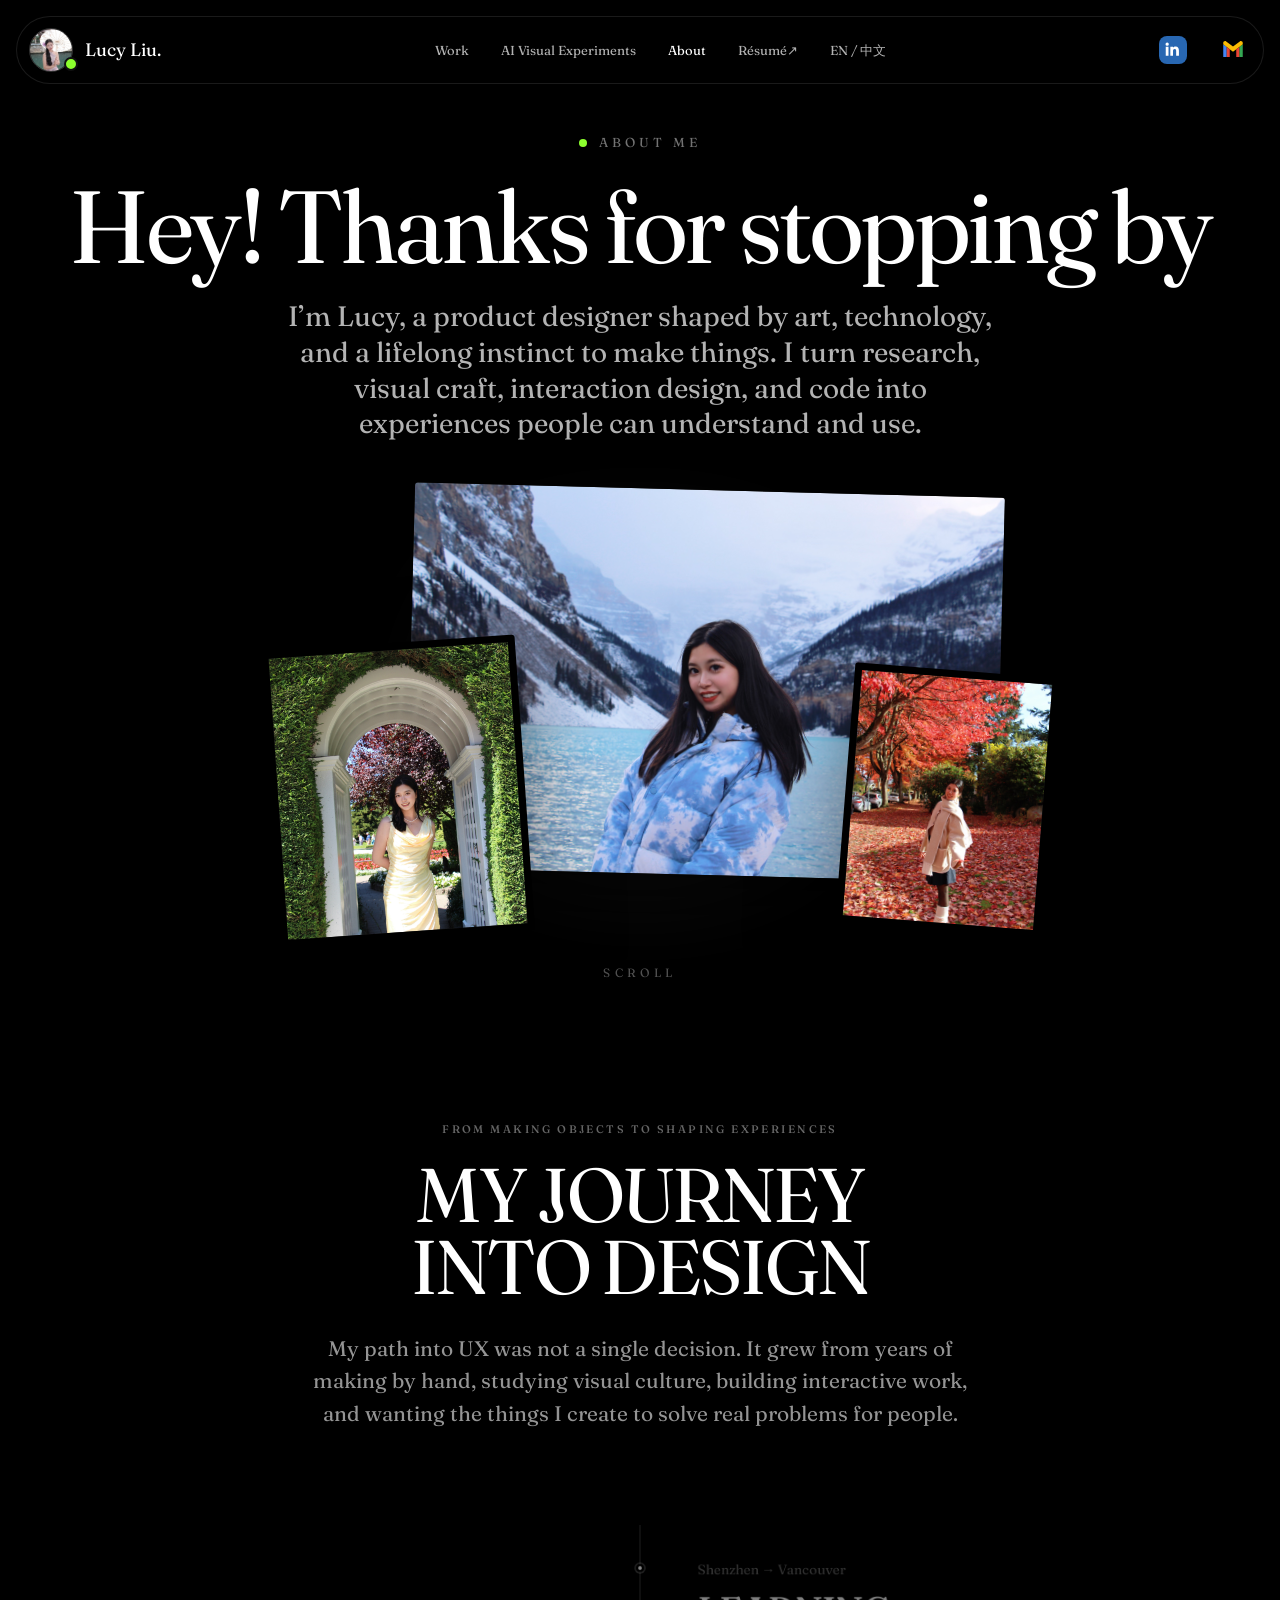
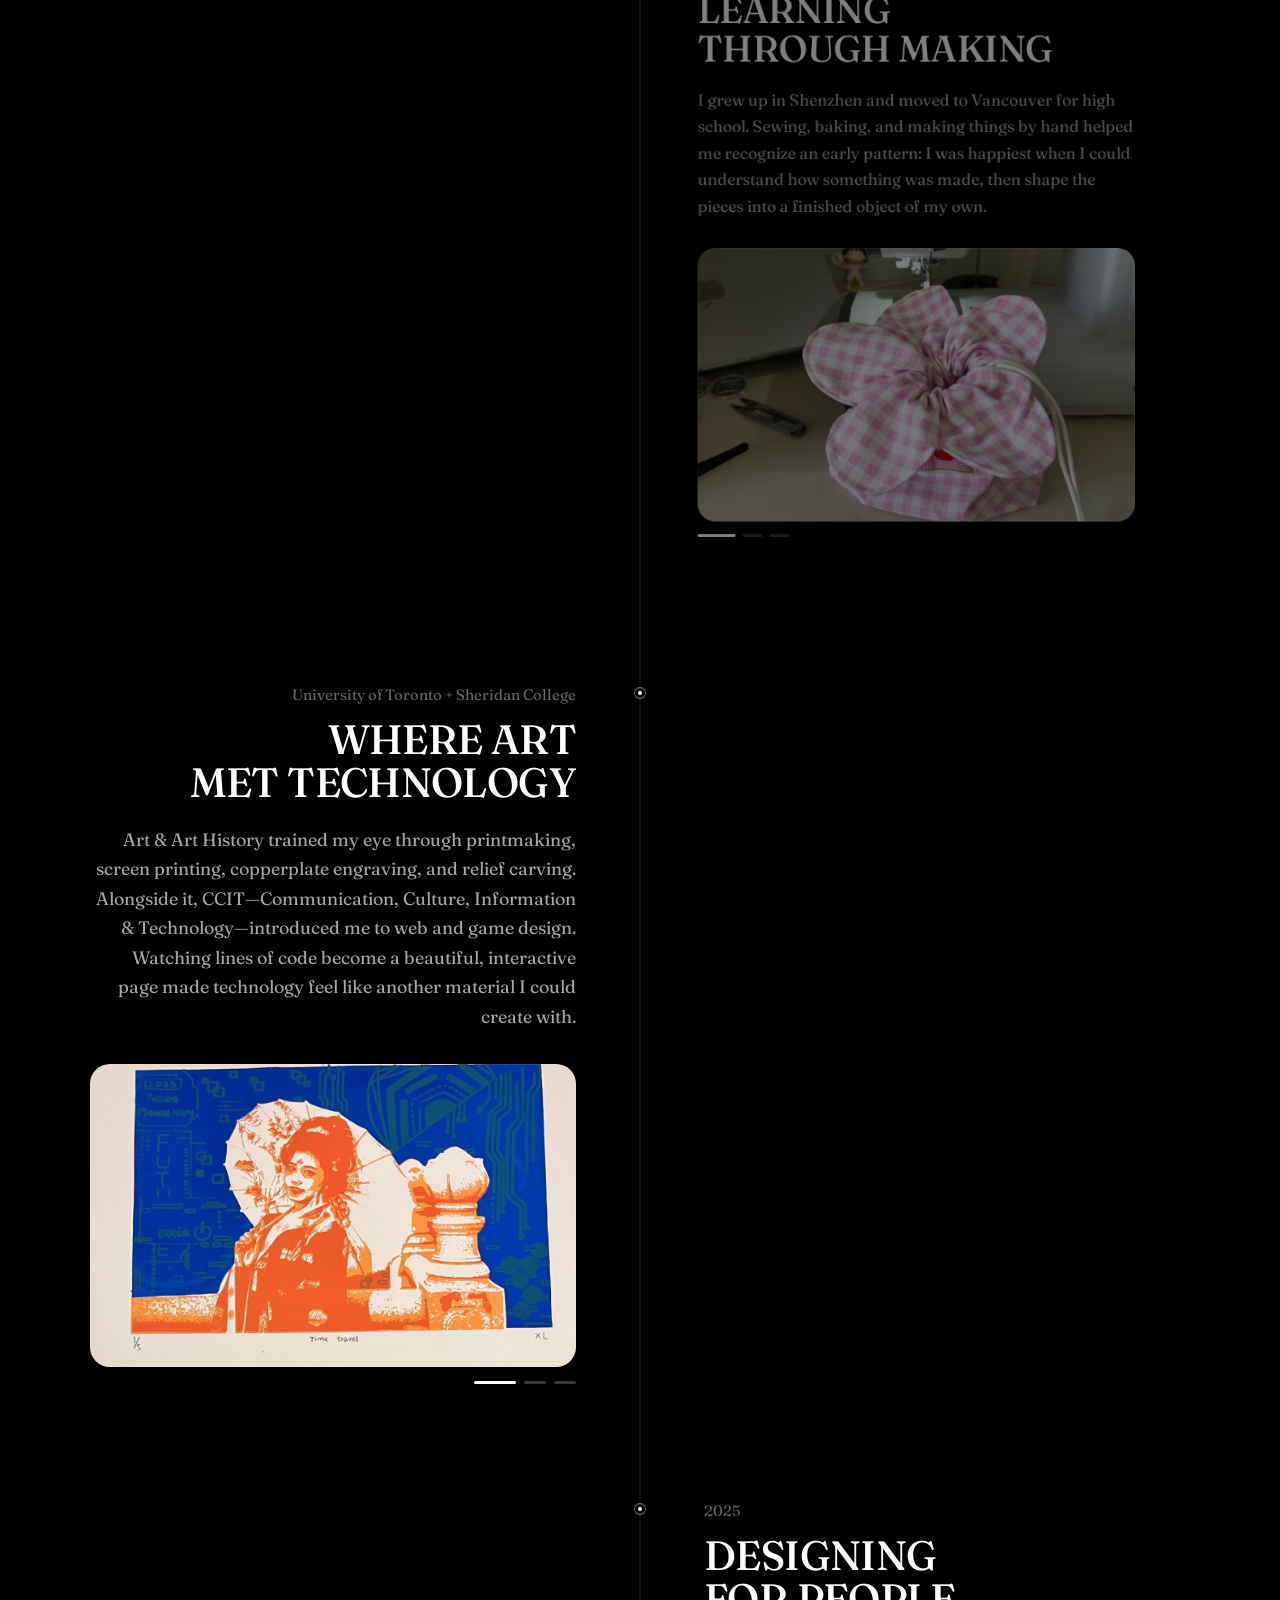
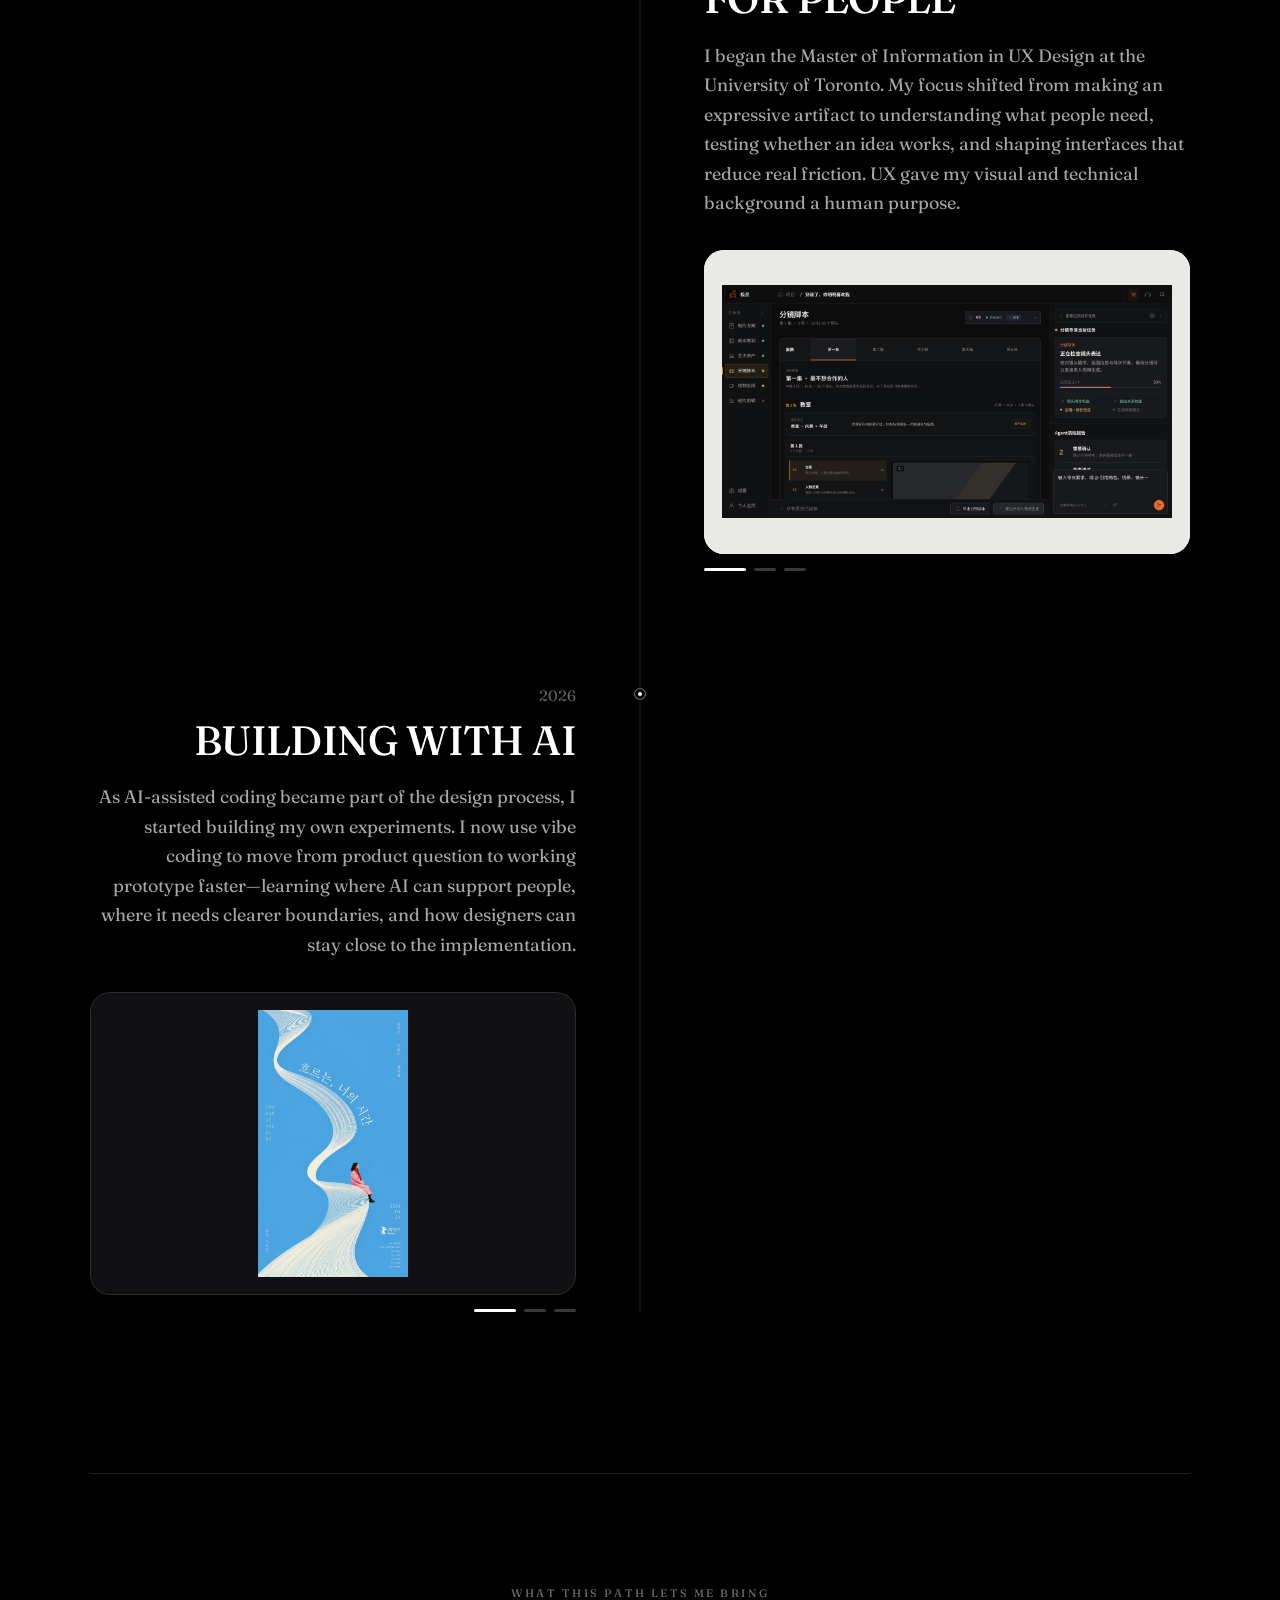
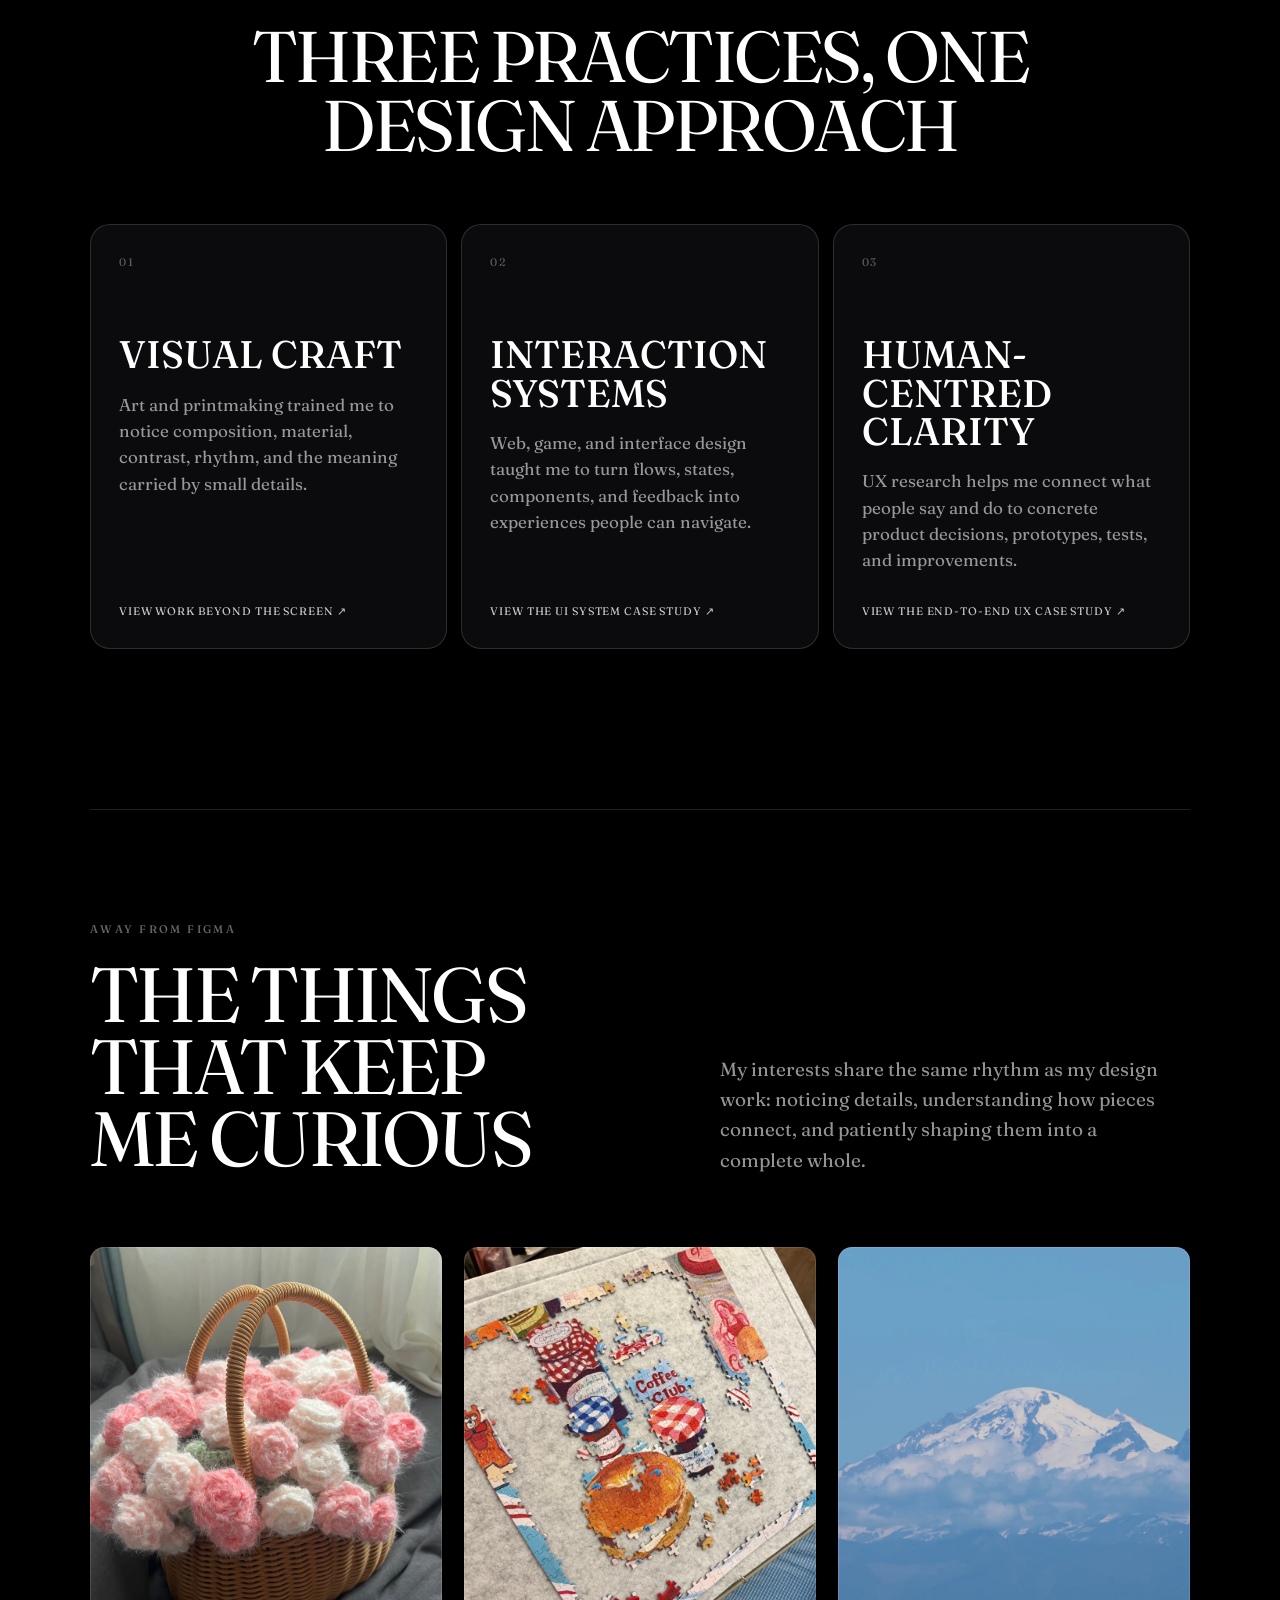
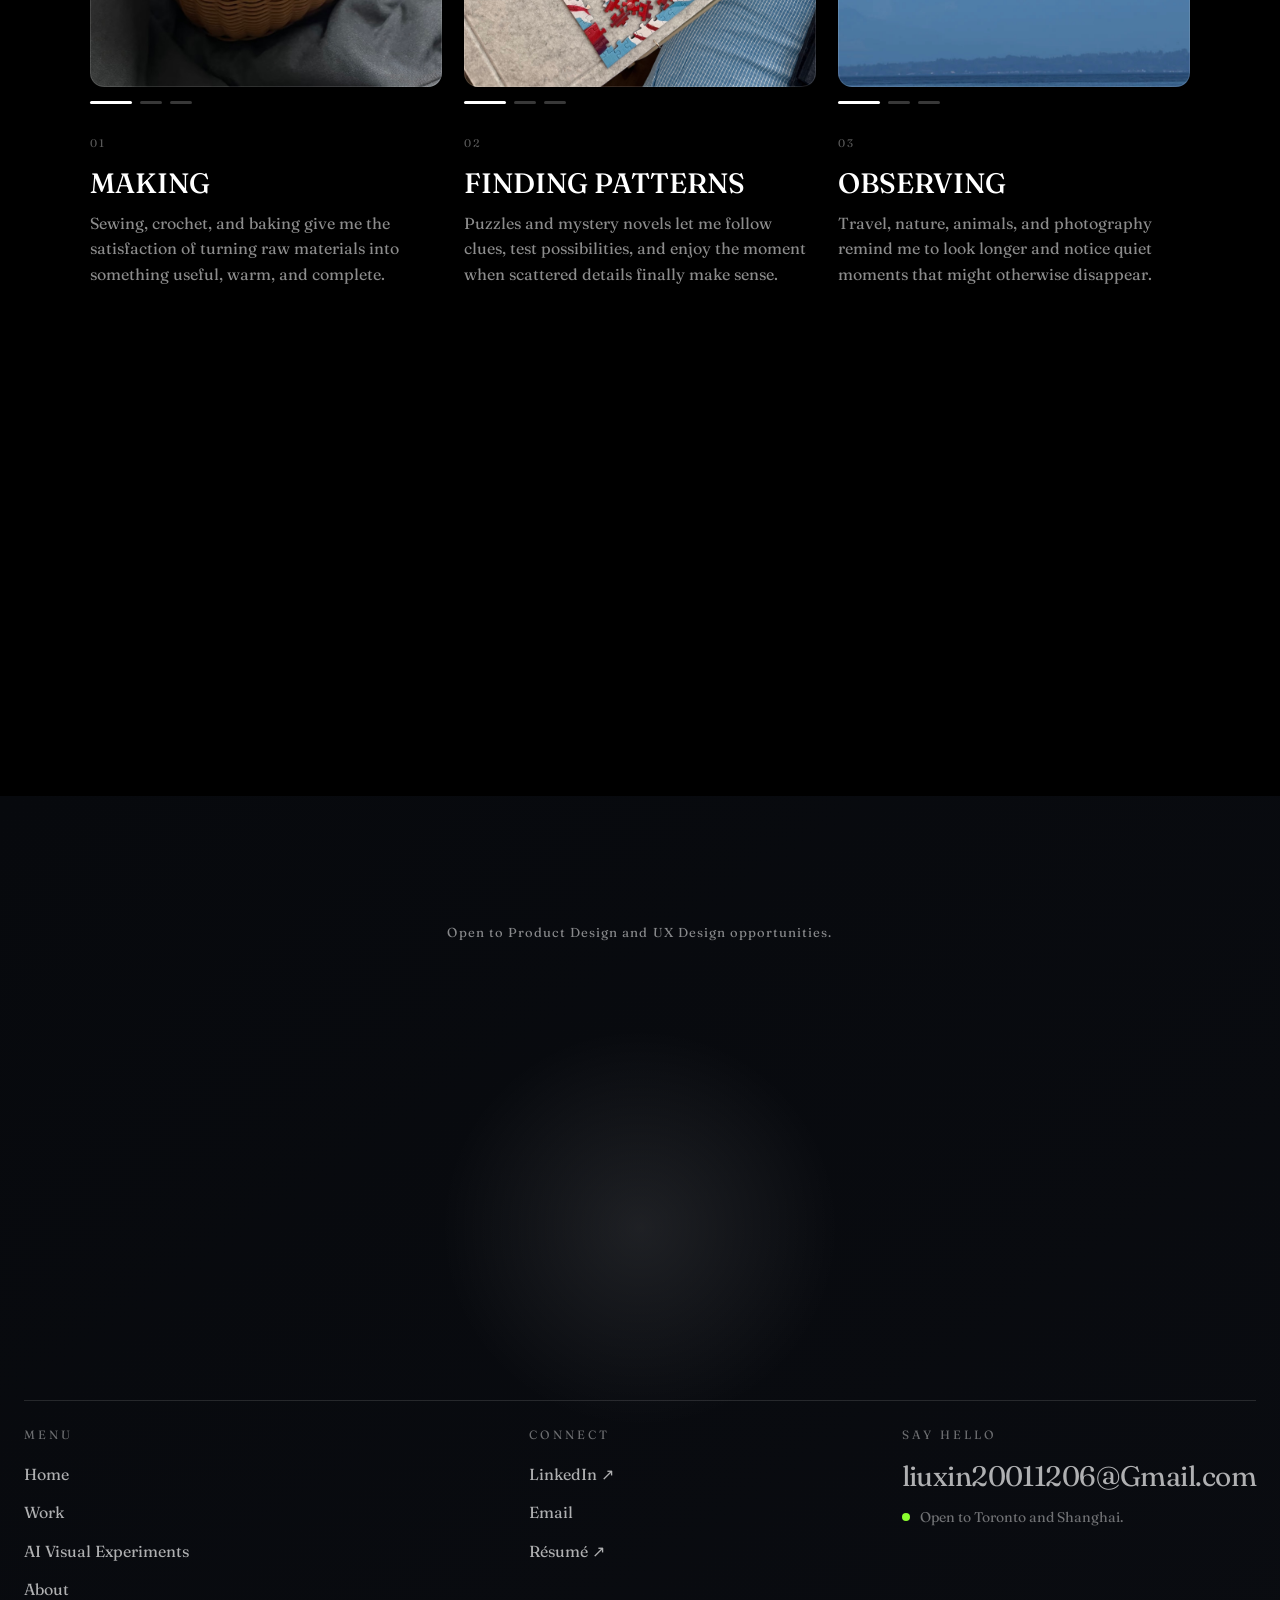
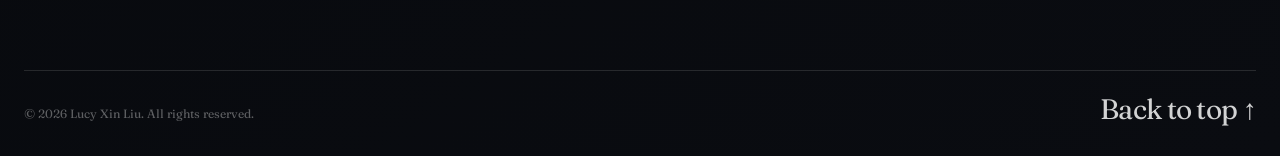
==== about.html @ b80a33d5 "Publish Lucy Xin Liu portfolio" ====
<!doctype html>
<html lang="en">
  <head>
    <meta charset="utf-8">
    <meta name="viewport" content="width=device-width, initial-scale=1">
    <meta name="theme-color" content="#0b0b0c">
    <meta name="description" content="A little more about Lucy Xin Liu — product designer, maker, puzzle lover, reader, and observer of small details.">
    <link rel="icon" type="image/png" href="seo/favicon.png">
    <link rel="stylesheet" href="styles.css?v=20260912-mobile-ai-i18n">
    <title>About Lucy Xin Liu</title>
  </head>
  <body class="about-page">
    <a class="skip-link" href="#about-main">Skip to content</a>
    <div class="scroll-progress" aria-hidden="true"><span data-scroll-progress></span></div>

    <header class="site-header" data-header>
      <nav class="nav-shell" aria-label="Primary navigation">
        <a class="brand nav-brand" href="index.html#top" aria-label="Lucy Xin Liu, home">
          <img class="brand__avatar" src="images/lucy/portrait.jpg" alt="Portrait of Lucy Xin Liu" width="44" height="44">
          <span class="brand__name">Lucy Liu.</span>
        </a>
        <div class="nav-links" data-desktop-nav>
          <a href="index.html#work">Work</a><a href="index.html#playground">AI Visual Experiments</a><a href="#about-main" aria-current="page">About</a>
          <a href="resume/Xin_Liu_Resume_Product_Design.pdf" target="_blank" rel="noreferrer">Résumé<span aria-hidden="true">↗</span></a>
          <button class="lang-toggle" type="button" data-lang-toggle aria-label="Switch language">EN / 中文</button>
        </div>
        <button class="nav-more" type="button" aria-label="Show navigation" aria-expanded="false">···</button>
        <div class="nav-socials" data-nav-socials>
          <a class="icon-link" href="https://www.linkedin.com/in/xinliu2001" target="_blank" rel="noreferrer" aria-label="Lucy Xin Liu on LinkedIn"><svg viewBox="0 0 24 24" aria-hidden="true"><path d="M6.6 8.1H3.3V19h3.3V8.1ZM5 3A2 2 0 1 0 5 7a2 2 0 0 0 0-4Zm7 5.1H8.8V19H12v-5.4c0-1.4.3-2.8 2-2.8 1.8 0 1.8 1.7 1.8 2.9V19h3.3v-6c0-3-1-5.2-4.1-5.2-1.5 0-2.6.8-3 1.6V8.1Z"/></svg></a>
          <a class="icon-link gmail-icon" href="mailto:liuxin20011206@gmail.com" aria-label="Email Lucy Xin Liu with Gmail"><svg viewBox="0 0 24 24" aria-hidden="true"><path fill="#4285f4" d="M3 18.5h3.2V9.2L3 6.8z"/><path fill="#34a853" d="M17.8 18.5H21V6.8l-3.2 2.4z"/><path fill="#fbbc04" d="M3 6.8l3.2 2.4L12 13.5l5.8-4.3L21 6.8V5.5c0-1.4-1.6-2.2-2.7-1.4L12 8.8 5.7 4.1C4.6 3.3 3 4.1 3 5.5z"/><path fill="#ea4335" d="M6.2 9.2V18.5H9V11.3L6.2 9.2zm8.8 2.1v7.2h2.8V9.2z"/></svg></a>
        </div>
        <button class="menu-toggle mobile-menu-toggle" type="button" data-menu-toggle aria-expanded="false" aria-controls="mobile-menu" aria-label="Open menu"><span></span><span></span></button>
      </nav>
      <div class="mobile-menu" id="mobile-menu" data-mobile-menu aria-hidden="true">
        <a href="index.html#work">Work</a><a href="index.html#playground">AI Visual Experiments</a><a href="#about-main">About</a><a href="resume/Xin_Liu_Resume_Product_Design.pdf" target="_blank" rel="noreferrer">Résumé ↗</a>
        <button class="lang-toggle mobile-lang-toggle" type="button" data-lang-toggle>EN / 中文</button>
        <div class="mobile-menu__meta"><a href="https://www.linkedin.com/in/xinliu2001" target="_blank" rel="noreferrer">LinkedIn ↗</a><a href="mailto:liuxin20011206@gmail.com">Email</a></div>
      </div>
    </header>

    <main id="about-main">
      <section class="about-reference-hero" aria-labelledby="about-page-title">
        <div class="about-reference-hero__label reveal" data-reveal><p><span class="section-status-dot" aria-hidden="true"></span><span data-i18n="aboutHeroLabel">About Me</span></p></div>
        <div class="about-reference-hero__title reveal" data-reveal><h1 id="about-page-title" data-i18n="aboutHeroGreeting">Hey! Thanks for stopping by</h1></div>
        <div class="about-reference-hero__copy reveal" data-reveal><p data-i18n="aboutHeroStatement">I’m Lucy, a product designer shaped by art, technology, and a lifelong instinct to make things. I turn research, visual craft, interaction design, and code into experiences people can understand and use.</p></div>
        <div class="about-reference-hero__visual reveal" data-reveal aria-label="Portraits of Lucy while travelling">
          <span class="about-reference-hero__glow" aria-hidden="true"></span>
          <figure class="about-reference-portrait about-reference-portrait--main"><img src="images/lucy/about/portrait-lake.jpg" alt="Lucy standing beside a snowy mountain lake" fetchpriority="high"></figure>
          <figure class="about-reference-portrait about-reference-portrait--secondary"><img src="images/lucy/about/portrait-garden.jpg" alt="Lucy in a flower-covered garden arch" fetchpriority="high"></figure>
          <figure class="about-reference-portrait about-reference-portrait--autumn"><img src="images/lucy/about/portrait-autumn.jpg" alt="Lucy standing beneath red autumn maple trees" fetchpriority="high"></figure>
        </div>
        <a class="about-reference-scroll" href="#journey" data-i18n="aboutScroll">Scroll</a>
      </section>

      <section class="interest-journey professional-journey" id="journey" aria-labelledby="journey-title" data-interest-journey>
        <div class="interest-journey__shell">
          <p class="journey-kicker reveal" data-reveal data-i18n="journeyKicker">From making objects to shaping experiences</p>
          <h2 id="journey-title" class="reveal" data-reveal data-i18n="journeyTitle">My Journey into Design</h2>
          <p class="interest-journey__intro reveal" data-reveal data-i18n="journeyIntro">My path into UX was not a single decision. It grew from years of making by hand, studying visual culture, building interactive work, and wanting the things I create to solve real problems for people.</p>
          <div class="interest-timeline" data-interest-timeline>
            <div class="interest-timeline__track" aria-hidden="true"></div><div class="interest-timeline__progress" data-interest-progress aria-hidden="true"></div>

            <article class="interest-item interest-item--right" data-interest-item>
              <span class="interest-item__node" aria-hidden="true"><i></i></span>
              <div class="interest-item__content"><span class="interest-item__number" data-i18n="journeyOneMeta">Shenzhen → Vancouver</span><h3 data-i18n="journeyOneTitle">Learning through making</h3><p data-i18n="journeyOneCopy">I grew up in Shenzhen and moved to Vancouver for high school. Sewing, baking, and making things by hand helped me recognize an early pattern: I was happiest when I could understand how something was made, then shape the pieces into a finished object of my own.</p>
                <div class="interest-gallery" data-interest-gallery tabindex="0" aria-label="Early making interests"><div class="interest-gallery__stage"><img class="is-active" src="images/lucy/about/sewing-bag-front.jpg" alt="Hand-sewn gingham drawstring bag" loading="lazy"><img src="images/lucy/about/baking-cake.jpg" alt="A matcha cake made by Lucy" loading="lazy"><img src="images/lucy/about/crochet-rug.jpg" alt="Hand-crocheted pink floral rug made by Lucy" loading="lazy"></div><div class="interest-gallery__dots" aria-label="Choose an early making photograph"></div></div>
              </div>
            </article>

            <article class="interest-item interest-item--left" data-interest-item>
              <span class="interest-item__node" aria-hidden="true"><i></i></span>
              <div class="interest-item__content"><span class="interest-item__number" data-i18n="journeyTwoMeta">University of Toronto + Sheridan College</span><h3 data-i18n="journeyTwoTitle">Where art met technology</h3><p data-i18n="journeyTwoCopy">Art &amp; Art History trained my eye through printmaking, screen printing, copperplate engraving, and relief carving. Alongside it, CCIT—Communication, Culture, Information &amp; Technology—introduced me to web and game design. Watching lines of code become a beautiful, interactive page made technology feel like another material I could create with.</p>
                <div class="interest-gallery interest-gallery--art" data-interest-gallery tabindex="0" aria-label="Art and printmaking work"><div class="interest-gallery__stage"><img class="is-active" src="images/lucy/beyond/time-travel-horizontal.jpg" alt="Time Travel screen print" loading="lazy"><img src="images/lucy/beyond/blood-rose.jpg" alt="Blood Rose relief print" loading="lazy"><img src="images/lucy/beyond/lanterns-one.jpg" alt="Lantern-themed intaglio prints" loading="lazy"></div><div class="interest-gallery__dots" aria-label="Choose an art photograph"></div></div>
              </div>
            </article>

            <article class="interest-item interest-item--right" data-interest-item>
              <span class="interest-item__node" aria-hidden="true"><i></i></span>
              <div class="interest-item__content"><span class="interest-item__number">2025</span><h3 data-i18n="journeyThreeTitle">Designing for people</h3><p data-i18n="journeyThreeCopy">I began the Master of Information in UX Design at the University of Toronto. My focus shifted from making an expressive artifact to understanding what people need, testing whether an idea works, and shaping interfaces that reduce real friction. UX gave my visual and technical background a human purpose.</p>
                <div class="interest-gallery interest-gallery--product interest-gallery--projects" data-interest-gallery tabindex="0" aria-label="Graduate UX design projects"><div class="interest-gallery__stage"><img class="is-active" src="images/lucy/case-studies/geeellink/hifi/storyboard.png" alt="Geeelink storyboard and AI quality review interface" loading="lazy"><img src="images/lucy/case-studies/ide/ide-desktop-home.png" alt="iDE responsive education website" loading="lazy"><img src="images/lucy/case-studies/ourjourneyman/ourjourneyman-mockup.png" alt="OurJourneyMan client and artisan interface mockup" loading="lazy"></div><div class="interest-gallery__dots" aria-label="Choose a UX project image"></div></div>
              </div>
            </article>

            <article class="interest-item interest-item--left" data-interest-item>
              <span class="interest-item__node" aria-hidden="true"><i></i></span>
              <div class="interest-item__content"><span class="interest-item__number">2026</span><h3 data-i18n="journeyFourTitle">Building with AI</h3><p data-i18n="journeyFourCopy">As AI-assisted coding became part of the design process, I started building my own experiments. I now use vibe coding to move from product question to working prototype faster—learning where AI can support people, where it needs clearer boundaries, and how designers can stay close to the implementation.</p>
                <div class="interest-gallery interest-gallery--product interest-gallery--covers" data-interest-gallery tabindex="0" aria-label="AI Visual Experiments projects"><div class="interest-gallery__stage"><img class="is-active" src="images/lucy/ai-posters/time-poster.png" alt="Film Poster Series cover" loading="lazy"><img src="images/lucy/posters/01-blueberry-tart.png" alt="Food Poster Series cover" loading="lazy"><img src="images/lucy/ai-goddesses/hera.png" alt="Gilded Goddesses of Olympus cover" loading="lazy"></div><div class="interest-gallery__dots" aria-label="Choose an AI Visual Experiments project"></div></div>
              </div>
            </article>
          </div>

          <section class="about-strengths" aria-labelledby="strengths-title">
            <p class="journey-kicker reveal" data-reveal data-i18n="strengthsKicker">What this path lets me bring</p>
            <h2 id="strengths-title" class="reveal" data-reveal data-i18n="strengthsTitle">Three practices, one design approach</h2>
            <div class="about-strengths__grid">
              <a class="about-strength reveal" data-reveal href="index.html#creative"><span>01</span><h3 data-i18n="strengthOneTitle">Visual craft</h3><p data-i18n="strengthOneCopy">Art and printmaking trained me to notice composition, material, contrast, rhythm, and the meaning carried by small details.</p><b data-i18n="strengthOneLink">View work beyond the screen ↗</b></a>
              <a class="about-strength reveal" data-reveal href="ourjourneyman.html"><span>02</span><h3 data-i18n="strengthTwoTitle">Interaction systems</h3><p data-i18n="strengthTwoCopy">Web, game, and interface design taught me to turn flows, states, components, and feedback into experiences people can navigate.</p><b data-i18n="strengthTwoLink">View the UI system case study ↗</b></a>
              <a class="about-strength reveal" data-reveal href="snapbudget.html"><span>03</span><h3 data-i18n="strengthThreeTitle">Human-centred clarity</h3><p data-i18n="strengthThreeCopy">UX research helps me connect what people say and do to concrete product decisions, prototypes, tests, and improvements.</p><b data-i18n="strengthThreeLink">View the end-to-end UX case study ↗</b></a>
            </div>
          </section>

          <section class="offscreen-interests" aria-labelledby="offscreen-title">
            <div class="offscreen-interests__heading reveal" data-reveal><div><p class="journey-kicker" data-i18n="offscreenKicker">Away from Figma</p><h2 id="offscreen-title" data-i18n="offscreenTitle">The things that keep me curious</h2></div><p data-i18n="offscreenIntro">My interests share the same rhythm as my design work: noticing details, understanding how pieces connect, and patiently shaping them into a complete whole.</p></div>
            <div class="offscreen-interests__grid">
              <article class="offscreen-card reveal" data-reveal><div class="interest-gallery" data-interest-gallery tabindex="0"><div class="interest-gallery__stage"><img class="is-active" src="images/lucy/about/crochet-basket.jpg" alt="Finished basket of crocheted flowers" loading="lazy"><img src="images/lucy/about/sewing-bag-detail.jpg" alt="Detail of a hand-sewn gingham bag" loading="lazy"><img src="images/lucy/about/baking-process.jpg" alt="Pastries baking in an oven" loading="lazy"></div><div class="interest-gallery__dots" aria-label="Choose a making photograph"></div></div><span>01</span><h3 data-i18n="offscreenMakingTitle">Making</h3><p data-i18n="offscreenMakingCopy">Sewing, crochet, and baking give me the satisfaction of turning raw materials into something useful, warm, and complete.</p></article>
              <article class="offscreen-card reveal" data-reveal><div class="interest-gallery" data-interest-gallery tabindex="0"><div class="interest-gallery__stage"><img class="is-active" src="images/lucy/about/puzzle-process.jpg" alt="Puzzle pieces being assembled" loading="lazy"><img src="images/lucy/about/puzzle-coffee.jpg" alt="Completed illustrated puzzle" loading="lazy"><img src="images/lucy/about/puzzle-carnival.jpg" alt="Completed night carnival puzzle" loading="lazy"></div><div class="interest-gallery__dots" aria-label="Choose a puzzle photograph"></div></div><span>02</span><h3 data-i18n="offscreenPatternTitle">Finding patterns</h3><p data-i18n="offscreenPatternCopy">Puzzles and mystery novels let me follow clues, test possibilities, and enjoy the moment when scattered details finally make sense.</p></article>
              <article class="offscreen-card reveal" data-reveal><div class="interest-gallery" data-interest-gallery tabindex="0"><div class="interest-gallery__stage"><img class="is-active" src="images/lucy/about/observing-mountain.jpg" alt="A snow-covered mountain rising above clouds" loading="lazy"><img src="images/lucy/about/diary-orca.jpg" alt="An orca surfacing in blue water" loading="lazy"><img src="images/lucy/about/diary-cat.jpg" alt="A cat sitting in tall grass" loading="lazy"></div><div class="interest-gallery__dots" aria-label="Choose a travel photograph"></div></div><span>03</span><h3 data-i18n="offscreenObservingTitle">Observing</h3><p data-i18n="offscreenObservingCopy">Travel, nature, animals, and photography remind me to look longer and notice quiet moments that might otherwise disappear.</p></article>
            </div>
          </section>

          <div class="interest-journey__end reveal" data-reveal><p data-i18n="journeyEnd">I’m still guided by the same instinct I had when making things by hand: understand the pieces, care about the details, and create something that works as a whole.</p><a href="index.html#work" data-i18n="journeyWorkLink">See how this shows up in my work ↗</a></div>
        </div>
      </section>

      <section class="contact" id="contact" aria-labelledby="contact-title" data-contact><div class="contact__spotlight" data-contact-spotlight aria-hidden="true"></div><div class="contact__inner"><p class="contact-kicker">Open to Product Design and UX Design opportunities.</p><h2 id="contact-title" class="contact__title contact-cta" data-contact-cta><span class="cta-line"><span class="cta-word cta-word-left">Let’s</span></span><span class="cta-line"><span class="cta-word cta-word-right">Collaborate!</span></span></h2><footer class="footer footer-grid"><div class="footer__column footer-column"><p class="footer__label footer-label">Menu</p><ul><li><a href="index.html#top">Home</a></li><li><a href="index.html#work">Work</a></li><li><a href="index.html#playground">AI Visual Experiments</a></li><li><a href="#about-main">About</a></li></ul></div><div class="footer__column footer-column"><p class="footer__label footer-label">Connect</p><ul><li><a href="https://www.linkedin.com/in/xinliu2001" target="_blank" rel="noreferrer">LinkedIn ↗</a></li><li><a href="mailto:liuxin20011206@gmail.com">Email</a></li><li><a href="resume/Xin_Liu_Resume_Product_Design.pdf" target="_blank" rel="noreferrer">Résumé ↗</a></li></ul></div><div class="footer__column footer__hello footer-column"><p class="footer__label footer-label">Say hello</p><a class="footer-email" href="mailto:liuxin20011206@gmail.com">liuxin20011206@Gmail.com</a><p class="footer-location"><span class="section-status-dot" aria-hidden="true"></span>Open to Toronto and Shanghai.</p></div><div class="footer__bottom footer-meta"><p>© 2026 Lucy Xin Liu. All rights reserved.</p><a href="#about-main">Back to top <span aria-hidden="true">↑</span></a></div></footer></div></section>
    </main>
    <script src="script.js?v=20260912-mobile-ai-i18n" defer></script>
  </body>
</html>
---- styles.css ----
@import url('https://fonts.googleapis.com/css2?family=Fraunces:opsz,wght@9..144,300;9..144,400;9..144,500;9..144,600&family=LXGW+WenKai:wght@300;400;700&display=swap');
@font-face{font-family:Blinker;src:url('./fonts/blinker.woff2') format('woff2');font-style:normal;font-weight:100 900;font-display:swap}
@font-face{font-family:'Sulphur Point';src:url('./fonts/sulphur-point.woff2') format('woff2');font-style:normal;font-weight:300 700;font-display:swap}
@font-face{font-family:Gilroy;src:url('./fonts/gilroy-regular.woff2') format('woff2');font-style:normal;font-weight:400;font-display:swap}
@font-face{font-family:Gilroy;src:url('./fonts/gilroy-medium.woff2') format('woff2');font-style:normal;font-weight:500 700;font-display:swap}
:root{--background:#000;--foreground:#fff;--hero-bg:#0f0e0e;--accent:#fff;--accent-green:#8cff2e;--muted-ink:#ababab;--container-page:1274px;--gutter:24px;--gutter-lg:40px;--section:96px;--ease-out:cubic-bezier(.22,1,.36,1);color-scheme:dark}
*{box-sizing:border-box}
html{scroll-behavior:smooth;background:#000}
body{margin:0;background:var(--background);color:var(--foreground);font-family:Gilroy,Arial,sans-serif;overflow-x:hidden}
button,a{font:inherit}
a{color:inherit;text-decoration:none}
button{color:inherit}
img{display:block;max-width:100%}
.font-display{font-family:Blinker,Arial,sans-serif}.font-editorial{font-family:'Sulphur Point',Arial,sans-serif}
.container{width:min(calc(100% - 48px),var(--container-page));margin-inline:auto}
@media(min-width:768px){.container{width:min(calc(100% - 80px),var(--container-page))}}
@media(prefers-reduced-motion:reduce){html{scroll-behavior:auto}*,*::before,*::after{animation-duration:.01ms!important;animation-iteration-count:1!important;transition-duration:.01ms!important}}

/* Core layout */
body{min-width:320px}
body.menu-open{overflow:hidden}
main{isolation:isolate}
section{position:relative}
button{padding:0;border:0;background:none;cursor:pointer}
button:focus-visible,a:focus-visible{outline:2px solid #fff;outline-offset:4px}
::selection{background:#fff;color:#000}
.section-shell{width:min(calc(100% - 48px),var(--container-page));margin-inline:auto;padding-block:var(--section)}
.section-heading{margin:0;font-family:Blinker,Arial,sans-serif;font-size:clamp(40px,8vw,80px);font-weight:500;line-height:.9;letter-spacing:-.04em}
.eyebrow{margin:0 0 18px;color:rgba(255,255,255,.42);font-size:12px;line-height:1.2;letter-spacing:.25em;text-transform:uppercase}
.reveal{opacity:0;transform:translate3d(0,40px,0);transition:opacity .85s var(--ease-out),transform .85s var(--ease-out)}
.reveal.is-visible,.reveal.visible{opacity:1;transform:none}

/* Loading curtain */
.preloader{position:fixed;inset:0;z-index:1000;display:flex;align-items:center;justify-content:center;color:#fff;pointer-events:auto;transition:visibility 0s .9s}
.preloader-panel{position:absolute;top:0;bottom:0;width:20.1%;background:#050505;transform-origin:50% 100%;transition:transform .9s var(--ease-out)}
.preloader-panel:nth-child(1){left:0;transition-delay:.04s}.preloader-panel:nth-child(2){left:20%;transition-delay:.08s}.preloader-panel:nth-child(3){left:40%;transition-delay:.12s}.preloader-panel:nth-child(4){left:60%;transition-delay:.16s}.preloader-panel:nth-child(5){left:80%;transition-delay:.2s}
.preloader-copy{position:relative;z-index:1;display:grid;place-items:center;gap:8px;font-family:Blinker,Arial,sans-serif;transition:opacity .35s ease,transform .35s ease}
.preloader-percent{font-size:clamp(56px,9vw,132px);font-weight:500;line-height:.8;letter-spacing:-.05em}
.preloader-label{font-size:13px;letter-spacing:.3em;text-transform:uppercase}
.preloader.is-done{visibility:hidden;pointer-events:none}
.preloader.is-done .preloader-panel{transform:translateY(-102%)}
.preloader.is-done .preloader-copy{opacity:0;transform:translateY(-16px)}

/* Fixed navigation */
.site-header{position:fixed;z-index:100;top:16px;left:50%;width:min(calc(100% - 32px),1400px);transform:translateX(-50%);transition:transform .45s var(--ease-out),opacity .3s ease}
.nav-shell{position:relative;display:flex;min-height:68px;align-items:center;justify-content:space-between;gap:24px;padding:11px 16px 11px 12px;border:1px solid rgba(255,255,255,.1);border-radius:9999px;background:rgba(0,0,0,.3);box-shadow:0 8px 34px rgba(0,0,0,.14);backdrop-filter:blur(12px);-webkit-backdrop-filter:blur(12px)}
.nav-brand{position:relative;display:flex;min-width:0;align-items:center;gap:12px;font-family:Blinker,Arial,sans-serif;font-size:18px;font-weight:400;letter-spacing:0}.nav-brand::after{position:absolute;bottom:1px;left:35px;width:10px;height:10px;border:2px solid #101010;border-radius:50%;background:var(--accent-green);content:""}
.nav-brand img,.nav-avatar{width:44px;height:44px;flex:0 0 44px;border:1px solid rgba(255,255,255,.2);border-radius:50%;object-fit:cover}
.icon-link{display:grid;width:28px;height:28px;place-items:center}.icon-link svg{width:26px;height:26px;fill:#fff}.nav-socials .icon-link:first-child{border-radius:8px;background:#2867b2}.nav-socials .icon-link:first-child svg{width:20px;height:20px}
.nav-links,.nav-socials{display:flex;align-items:center;gap:clamp(18px,2.5vw,36px)}
.nav-links a,.nav-socials a{position:relative;color:rgba(255,255,255,.7);font-size:13px;transition:color .25s ease}
.nav-links a::after{position:absolute;right:0;bottom:-6px;left:0;height:1px;background:#fff;content:"";transform:scaleX(0);transform-origin:100% 50%;transition:transform .3s var(--ease-out)}
.nav-links a:hover,.nav-socials a:hover{color:#fff}.nav-links a:hover::after{transform:scaleX(1);transform-origin:0 50%}
.nav-more{display:none;width:42px;height:42px;place-items:center;border:1px solid rgba(255,255,255,.12);border-radius:50%;font-size:18px;letter-spacing:2px}
.site-header.is-scrolled .nav-links{display:flex}.site-header.is-scrolled .nav-more{display:none}
.mobile-menu-toggle{display:none;width:40px;height:40px;flex:0 0 40px;place-items:center;border:1px solid rgba(255,255,255,.12);border-radius:50%}
.mobile-menu-toggle span{display:block;width:16px;height:1px;margin:4px auto;background:#fff;transition:transform .3s var(--ease-out),opacity .2s ease}
.site-header.menu-open .mobile-menu-toggle span:first-child,.mobile-menu-toggle[aria-expanded="true"] span:first-child{transform:translateY(2.5px) rotate(45deg)}
.site-header.menu-open .mobile-menu-toggle span:last-child,.mobile-menu-toggle[aria-expanded="true"] span:last-child{transform:translateY(-2.5px) rotate(-45deg)}
.mobile-menu{position:absolute;top:calc(100% + 10px);right:0;left:0;display:grid;gap:4px;padding:12px;border:1px solid rgba(255,255,255,.1);border-radius:26px;background:rgba(8,8,8,.88);opacity:0;visibility:hidden;transform:translateY(-10px);backdrop-filter:blur(18px);-webkit-backdrop-filter:blur(18px);transition:opacity .3s ease,transform .3s var(--ease-out),visibility 0s .3s}
.mobile-menu a{padding:13px 16px;border-radius:16px;color:rgba(255,255,255,.72);font-size:17px;transition:background .2s ease,color .2s ease}
.mobile-menu a:hover{background:rgba(255,255,255,.08);color:#fff}
.mobile-menu .mobile-lang-toggle{display:flex;width:100%;min-height:48px;align-items:center;padding:13px 16px!important;border-radius:16px;color:rgba(255,255,255,.72);font-size:17px;text-align:left;transition:background .2s ease,color .2s ease}
.mobile-menu .mobile-lang-toggle:hover,.mobile-menu .mobile-lang-toggle:focus-visible{background:rgba(255,255,255,.08);color:#fff}
.mobile-menu__meta{display:grid;margin-top:8px;padding-top:8px;border-top:1px solid rgba(255,255,255,.1);grid-template-columns:1fr 1fr;gap:4px}
.mobile-menu__meta a{color:rgba(255,255,255,.5);font-size:13px;letter-spacing:.04em}
.site-header.menu-open .mobile-menu,.mobile-menu.is-open{opacity:1;visibility:visible;transform:none;transition-delay:0s}

/* Hero */
.hero{position:relative;display:grid;min-height:100svh;place-items:center;overflow:hidden;background:var(--hero-bg);text-align:center}
#hero-canvas{position:absolute;inset:0;width:100%;height:100%;opacity:.7;pointer-events:none}
.hero::after{position:absolute;inset:0;background:radial-gradient(circle at 50% 48%,transparent 0,rgba(15,14,14,.1) 36%,rgba(15,14,14,.58) 100%);content:"";pointer-events:none}
.hero-inner{position:relative;z-index:2;width:min(calc(100% - 48px),1400px);padding:130px 0 80px}
.hero-name{margin:0;color:#fff;font-family:Blinker,Arial,sans-serif;font-size:clamp(34px,8vw,128px);font-weight:400;line-height:.9;letter-spacing:.01em;white-space:nowrap}
.hero-letter{display:inline-block;opacity:0;transform:translateY(1em) rotate(3deg);animation:hero-letter-in 1s var(--ease-out) forwards;animation-delay:calc(var(--index,0) * 55ms + .25s)}
.hero-copy{max-width:620px;margin:160px auto 0;color:rgba(255,255,255,.8);font-family:'Sulphur Point',Arial,sans-serif;font-size:clamp(15px,1.5vw,19px);font-weight:400;line-height:1.5}
.scroll-cue{position:absolute;z-index:3;bottom:28px;left:50%;display:grid;justify-items:center;gap:8px;color:rgba(255,255,255,.48);font-size:10px;letter-spacing:.2em;text-transform:uppercase;transform:translateX(-50%)}
.scroll-cue::after{width:1px;height:36px;background:linear-gradient(#fff,transparent);content:"";animation:scroll-cue 1.7s ease-in-out infinite}
.trail-layer{position:absolute;z-index:1;inset:0;overflow:hidden;pointer-events:none}
.trail-image{position:absolute;width:245px;height:170px;border-radius:6px;object-fit:cover;opacity:0;transform:translate(-50%,-50%) scale(.86) rotate(var(--rotation,0deg));animation:trail-fade .85s var(--ease-out) forwards;will-change:transform,opacity}
@keyframes hero-letter-in{to{opacity:1;transform:none}}
@keyframes scroll-cue{0%,100%{opacity:.25;transform:scaleY(.55);transform-origin:50% 0}50%{opacity:1;transform:scaleY(1)}}
@keyframes trail-fade{0%{opacity:0;transform:translate(-50%,-50%) scale(.82) rotate(var(--rotation,0deg))}20%{opacity:1}100%{opacity:0;transform:translate(-50%,-56%) scale(1.02) rotate(var(--rotation,0deg))}}

/* Capability marquee */
.marquee{position:relative;z-index:4;overflow:hidden;padding-block:24px;background:#fff;color:#000}
.marquee-track{display:flex;width:max-content;align-items:center;white-space:nowrap;animation:marquee 24s linear infinite;will-change:transform}
.marquee-group{display:flex;flex-shrink:0;align-items:center}
.marquee-item,.marquee-track>span{display:inline-flex;align-items:center;font-family:Blinker,Arial,sans-serif;font-size:clamp(28px,5vw,64px);font-weight:500;line-height:.9;letter-spacing:-.035em}
.marquee-item::after,.marquee-track>span::after{margin-inline:clamp(22px,4vw,64px);color:var(--accent-green);content:"✳";font-weight:300}
@keyframes marquee{to{transform:translateX(-50%)}}

/* Audience introduction */
#about{min-height:100svh;background:#000}
#about .section-shell{display:flex;align-items:flex-start;gap:clamp(56px,9vw,140px)}
.about-sidebar{width:240px;flex:0 0 240px;padding-top:8px}
.audience-tabs{display:grid;gap:13px;margin-top:44px}
.audience-tabs [data-audience]{position:relative;color:rgba(255,255,255,.4);font-size:18px;line-height:20px;text-align:left;transition:color .35s ease,transform .35s var(--ease-out)}
.audience-tabs [data-audience]::before{display:inline-block;width:16px;height:1px;margin-right:12px;background:currentColor;content:"";vertical-align:middle;transition:width .35s var(--ease-out)}
.audience-tabs [data-audience]:hover{color:rgba(255,255,255,.7)}
.audience-tabs [data-audience].is-active,.audience-tabs [data-audience].active,.audience-tabs [data-audience][aria-selected="true"]{color:#fff;transform:translateX(2px)}
.audience-tabs [data-audience].is-active::before,.audience-tabs [data-audience].active::before,.audience-tabs [data-audience][aria-selected="true"]::before{width:36px}
.notepad{position:relative;width:min(100%,840px);min-height:600px;margin-left:auto;padding:44px;overflow:hidden;border-radius:20px;background-color:#101014;background-image:radial-gradient(circle,rgba(255,255,255,.11) 1.1px,transparent 1.3px);background-position:16px 16px;background-size:26px 26px;box-shadow:0 34px 70px -34px rgba(0,0,0,.85);color:rgba(255,255,255,.35)}
.notepad::before{position:absolute;top:0;right:0;width:52px;height:52px;border-top-right-radius:20px;background:linear-gradient(225deg,#000 0 43%,rgba(255,255,255,.2) 43% 48%,#23232b 48% 100%);content:"";pointer-events:none}
#audience-copy{position:relative;margin:0;font-family:'Sulphur Point',Arial,sans-serif;font-size:clamp(30px,4vw,56px);font-weight:400;line-height:1.28;letter-spacing:-.025em;transition:opacity .3s ease,transform .3s var(--ease-out)}
#audience-copy.is-changing{opacity:0;transform:translateY(12px)}

/* Featured work carousel */
#work{min-height:100vh;background:#000}
#work .section-shell{padding-block:var(--section)}
.work-intro{display:grid;grid-template-columns:minmax(0,1fr) minmax(280px,760px);align-items:end;gap:32px;margin-bottom:56px}
.work-description{max-width:760px;margin:0;color:rgba(255,255,255,.64);font-family:'Sulphur Point',Arial,sans-serif;font-size:clamp(18px,2.2vw,26px);line-height:1.35}
[data-featured-stage]{position:relative;height:min(80vh,calc((100vw - 80px)*.6667));min-height:520px;overflow:hidden;background:#050505;isolation:isolate}
[data-featured-stage]::after{position:absolute;z-index:1;right:11%;bottom:18%;left:11%;height:44%;border-radius:0 0 12px 12px;background:linear-gradient(transparent,rgba(0,0,0,.9));content:"";pointer-events:none}
[data-featured-image]{width:100%;height:100%;object-fit:cover;transition:opacity .5s var(--ease-out),transform .7s var(--ease-out)}
[data-featured-stage].is-changing [data-featured-image]{opacity:0;transform:scale(1.025)}
.featured-mockup{position:absolute;inset:5% 11% 18%;overflow:hidden;border:1px solid rgba(255,255,255,.08);border-radius:12px;background:radial-gradient(circle at 50% 38%,rgba(255,255,255,.11),transparent 36%),linear-gradient(145deg,#1c1d20,#08090a 76%);box-shadow:0 28px 90px rgba(0,0,0,.38);transition:opacity .45s var(--ease-out),transform .7s var(--ease-out)}
[data-featured-stage].is-changing .featured-mockup{opacity:0;transform:scale(1.018)}
.featured-mockup.is-entering{animation:featuredStageIn 2.35s var(--ease-out) both}
.featured-mockup.is-entering .featured-mockup__device--primary{animation:featuredPrimaryIn 2.4s var(--ease-out) both}
.featured-mockup.is-entering .featured-mockup__device--secondary{animation:featuredSideIn 1.7s .35s var(--ease-out) both}
.featured-mockup.is-entering .featured-mockup__device--tertiary{animation:featuredSideIn 1.7s .52s var(--ease-out) both}
@keyframes featuredStageIn{0%{filter:brightness(.72)}100%{filter:brightness(1)}}
@keyframes featuredPrimaryIn{0%{opacity:.9;scale:1.16;translate:0 8%}45%{opacity:1}100%{opacity:1;scale:1;translate:0 0}}
@keyframes featuredSideIn{0%{opacity:0;scale:.94;translate:0 10%}100%{opacity:1;scale:1;translate:0 0}}
.featured-mockup__halo{position:absolute;inset:10% 16% 22%;border-radius:50%;background:rgba(245,112,41,.18);filter:blur(90px);transition:background .5s ease}
.featured-mockup__device{position:absolute;margin:0;overflow:hidden;border:1px solid rgba(255,255,255,.18);border-radius:12px;background:#101114;box-shadow:0 34px 90px rgba(0,0,0,.5);transition:inset .65s var(--ease-out),width .65s var(--ease-out),height .65s var(--ease-out),transform .65s var(--ease-out),border-radius .65s var(--ease-out)}
.featured-mockup__device--primary{z-index:3;top:10%;left:13%;width:74%;height:62%;transform:perspective(1400px) rotateX(2deg)}
.featured-mockup__device--secondary{z-index:2;top:26%;left:3%;width:38%;height:43%;transform:perspective(1200px) rotateY(8deg) rotate(-2deg)}
.featured-mockup__device--tertiary{z-index:4;top:28%;right:3%;width:34%;height:42%;transform:perspective(1200px) rotateY(-8deg) rotate(2deg)}
.featured-mockup__chrome{display:flex;height:28px;align-items:center;gap:5px;padding:0 10px;border-bottom:1px solid rgba(255,255,255,.1);background:#18191c}
.featured-mockup__chrome i{width:5px;height:5px;border-radius:50%;background:rgba(255,255,255,.28)}
.featured-mockup__chrome b{margin-left:8px;color:rgba(255,255,255,.42);font:500 8px/1 Arial,sans-serif;letter-spacing:.08em;text-transform:uppercase}
.featured-mockup__device img{display:block;width:100%;height:calc(100% - 28px);object-fit:cover;object-position:top}
.featured-strategy-board{position:absolute;z-index:4;inset:12% 12% 25%;display:none;padding:clamp(28px,4vw,64px);overflow:hidden;border:1px solid rgba(38,28,22,.16);border-radius:16px;background:#fff8ec;color:#25231f;box-shadow:0 34px 100px rgba(80,28,12,.28);transform:rotate(-1.5deg)}
.featured-strategy-board::before{position:absolute;right:-8%;bottom:-35%;width:45%;aspect-ratio:1;border-radius:50%;background:#ff775f;content:""}
.featured-strategy-board span{display:block;color:#b64d38;font-size:10px;font-weight:600;letter-spacing:.18em}
.featured-strategy-board strong{display:block;max-width:11ch;margin-top:clamp(24px,4vw,54px);font-family:Blinker,Arial,sans-serif;font-size:clamp(30px,5vw,76px);font-weight:500;line-height:.94;letter-spacing:-.04em}
.featured-strategy-board>div{position:absolute;right:9%;top:18%;display:grid;width:30%;gap:12px}.featured-strategy-board>div i{height:34px;border-radius:6px;background:#f5bd25}.featured-strategy-board>div i:nth-child(2){width:78%;background:#ff775f}.featured-strategy-board>div i:nth-child(3){width:52%;background:#25231f}
.featured-mockup.is-ourjourneyman{background:radial-gradient(circle at 48% 32%,rgba(219,176,125,.32),transparent 36%),linear-gradient(145deg,#382c24,#0c0b0a 76%)}
.featured-mockup.is-ourjourneyman .featured-mockup__halo{background:rgba(204,135,79,.25)}
.featured-mockup.is-ourjourneyman .featured-mockup__device,.featured-mockup.is-snapbudget .featured-mockup__device{width:auto;height:72%;aspect-ratio:440/956;border:0;border-radius:14px;background:#fff;box-shadow:0 28px 70px rgba(0,0,0,.32)}
.featured-mockup.is-ourjourneyman .featured-mockup__device--primary,.featured-mockup.is-snapbudget .featured-mockup__device--primary{top:5%;left:50%;transform:translateX(-50%)}
.featured-mockup.is-ourjourneyman .featured-mockup__device--secondary,.featured-mockup.is-snapbudget .featured-mockup__device--secondary{z-index:2;top:13%;left:16%;transform:rotate(-5deg)}
.featured-mockup.is-ourjourneyman .featured-mockup__device--tertiary,.featured-mockup.is-snapbudget .featured-mockup__device--tertiary{z-index:2;top:13%;right:16%;transform:rotate(5deg)}
.featured-mockup.is-ourjourneyman .featured-mockup__chrome,.featured-mockup.is-snapbudget .featured-mockup__chrome{display:none}
.featured-mockup.is-ourjourneyman .featured-mockup__device img,.featured-mockup.is-snapbudget .featured-mockup__device img{height:100%;object-fit:cover;object-position:top}
.featured-mockup.is-snapbudget{background:radial-gradient(circle at 50% 30%,rgba(136,102,216,.38),transparent 34%),linear-gradient(145deg,#d8f1e3,#91bda7 78%)}
.featured-mockup.is-snapbudget .featured-mockup__halo{background:rgba(96,62,190,.32)}
.featured-mockup.is-hiyogurt{background:linear-gradient(145deg,#f5bd25,#ff775f 58%,#a53b36)}
.featured-mockup.is-hiyogurt .featured-mockup__device,.featured-mockup.is-hiyogurt .featured-mockup__halo{display:none}.featured-mockup.is-hiyogurt .featured-strategy-board{display:block}
.featured-overlay{position:absolute;z-index:2;right:calc(11% + clamp(22px,4vw,56px));bottom:calc(18% + clamp(24px,3vw,42px));left:calc(11% + clamp(22px,4vw,56px));display:flex;align-items:flex-end;justify-content:space-between;gap:24px}
.featured-link{position:absolute;z-index:3;inset:5% 11% 18%}.work-carousel{position:relative}.featured-controls{position:absolute;z-index:4;top:calc(40% - 24px);right:3%;left:3%;display:flex;justify-content:space-between;pointer-events:none}
[data-featured-title]{margin:0;font-family:Blinker,Arial,sans-serif;font-size:clamp(26px,3.2vw,44px);font-weight:500;line-height:1.1;letter-spacing:-.02em;transition:opacity .5s var(--ease-out),transform .5s var(--ease-out)}
[data-featured-description]{max-width:560px;margin:14px 0 0;color:rgba(255,255,255,.62);font-size:15px;line-height:1.5;transition:opacity .5s var(--ease-out)}
[data-featured-count]{display:block;margin-bottom:10px;color:rgba(255,255,255,.48);font-size:12px;letter-spacing:.2em}
.featured-controls{gap:10px}
[data-featured-prev],[data-featured-next]{display:grid;width:48px;height:48px;place-items:center;border:1px solid rgba(255,255,255,.15);border-radius:50%;background:rgba(0,0,0,.18);transition:background .25s ease,border-color .25s ease,transform .25s var(--ease-out)}
[data-featured-prev],[data-featured-next]{pointer-events:auto}
[data-featured-prev]:hover,[data-featured-next]:hover{border-color:rgba(255,255,255,.5);background:rgba(255,255,255,.12);transform:scale(1.05)}
.featured-tabs{display:grid;grid-template-columns:repeat(5,1fr);gap:16px;margin-top:20px}
[data-featured-tab]{padding:14px 0;border-top:1px solid rgba(255,255,255,.15);color:rgba(255,255,255,.4);font-size:13px;text-align:left;transition:border-color .3s ease,color .3s ease}
[data-featured-tab].is-active,[data-featured-tab].active,[data-featured-tab][aria-selected="true"]{border-color:#fff;color:#fff}

/* Horizontal playground */
#playground{min-height:100vh;overflow:hidden;background:#0a0a0a}
.playground-track{display:flex;width:max-content;min-width:100%;height:100vh;align-items:center;gap:5vw;padding-right:6vw;will-change:transform}
.playground-intro{width:46vw;flex:0 0 46vw;padding-left:max(40px,calc((100vw - var(--container-page))/2));padding-right:4vw}
.playground-intro .section-description{max-width:420px;margin:24px 0 0;color:rgba(255,255,255,.7);font-family:'Sulphur Point',Arial,sans-serif;font-size:clamp(18px,2.2vw,26px);line-height:1.375;letter-spacing:-.025em}
.playground-card{width:42vw;flex:0 0 42vw}
.playground-media{position:relative;aspect-ratio:4/3;overflow:hidden;border-radius:20px;background:#171717}
.playground-media::after,.performance-media::after{position:absolute;right:0;bottom:0;left:0;height:40%;background:linear-gradient(transparent,rgba(0,0,0,.65));content:"";pointer-events:none}
.playground-media img{width:100%;height:100%;object-fit:cover;transform:scale(1.1);transition:transform .8s var(--ease-out)}
.playground-card:hover .playground-media img{transform:scale(1.04)}
.playground-card h3{margin:20px 0 8px;font-family:'Sulphur Point',Arial,sans-serif;font-size:clamp(28px,3.4vw,44px);font-weight:400;line-height:1;letter-spacing:-.03em}
.playground-card p{max-width:560px;margin:0;color:rgba(255,255,255,.6);font-size:16px;line-height:1.55}
.tags{display:flex;flex-wrap:wrap;gap:8px;margin:16px 0 0;padding:0;list-style:none}
.tag,.tags span{padding:6px 10px;border:1px solid rgba(255,255,255,.15);border-radius:999px;color:rgba(255,255,255,.62);font-size:12px;line-height:1}

/* Web design links */
#web{background:#000}
#web .section-shell{padding-block:var(--section)}
#web .section-heading{margin-bottom:56px}
#web .section-description{max-width:620px;margin:-32px 0 56px;color:rgba(255,255,255,.7);font-family:'Sulphur Point',Arial,sans-serif;font-size:clamp(18px,2.2vw,26px);line-height:1.375;letter-spacing:-.025em}
.web-list{border-bottom:1px solid rgba(255,255,255,.1)}
.web-row{position:relative;display:flex;align-items:center;justify-content:space-between;gap:24px;padding:20px 0;border-top:1px solid rgba(255,255,255,.1);cursor:pointer}
.web-row-title,.web-row h3{margin:0;color:rgba(255,255,255,.16);font-family:Blinker,Arial,sans-serif;font-size:clamp(30px,5.5vw,84px);font-weight:500;line-height:.95;letter-spacing:-.045em;-webkit-text-stroke:1px rgba(255,255,255,.55);transition:color .3s ease,transform .3s var(--ease-out),-webkit-text-stroke-color .3s ease}
.web-row-meta{flex:0 0 auto;color:rgba(255,255,255,.38);font-size:12px;letter-spacing:.16em;text-transform:uppercase;transition:color .3s ease}
.web-row:hover .web-row-title,.web-row:hover h3{color:#fff;-webkit-text-stroke-color:#fff;transform:translateX(12px)}
.web-row:hover .web-row-meta{color:#fff}
#web-preview,[data-preview].web-preview{position:fixed;z-index:80;top:0;left:0;width:420px;height:300px;overflow:hidden;border-radius:14px;background:#171717;box-shadow:0 24px 80px rgba(0,0,0,.55);opacity:0;visibility:hidden;pointer-events:none;transform:translate3d(var(--preview-x,0),var(--preview-y,0),0) scale(.96);transition:opacity .3s ease,transform .12s linear,visibility 0s .3s}
#web-preview img,[data-preview].web-preview img{width:100%;height:100%;object-fit:cover}
#web-preview.is-visible,[data-preview].web-preview.is-visible{opacity:1;visibility:visible;transition-delay:0s}

/* iDE web-design feature */
.featured-mockup.is-ide{background:linear-gradient(145deg,#363636,#8b8b8b 54%,#e9e9e9)}
.featured-mockup.is-ide .featured-mockup__halo{top:10%;left:19%;width:62%;height:68%;border-radius:50%;background:rgba(255,255,255,.18);filter:blur(48px)}
.featured-mockup.is-ide .featured-mockup__device--primary{z-index:3;top:2%;left:50%;width:min(78%,760px);height:88%;border:0;border-radius:0;background:transparent;box-shadow:none;transform:translateX(-50%)}
.featured-mockup.is-ide .featured-mockup__device--secondary,.featured-mockup.is-ide .featured-mockup__device--tertiary{display:none}
.featured-mockup.is-ide .featured-mockup__chrome{display:none}
.featured-mockup.is-ide .featured-mockup__device img{width:100%;height:100%;object-fit:contain;object-position:center}

/* Homepage projects directory */
.projects-directory{overflow:hidden;background:#000}
.projects-directory>.section-shell{padding-block:clamp(104px,12vw,176px)}
.projects-directory__intro{display:grid;grid-template-columns:minmax(0,1fr) minmax(320px,620px);align-items:end;gap:64px;margin-bottom:64px}
.projects-directory__intro .section-description{margin:0;color:rgba(255,255,255,.62);font-family:'Sulphur Point',Arial,sans-serif;font-size:clamp(18px,2vw,25px);line-height:1.45}
.projects-list .web-row{min-height:clamp(104px,10vw,152px)}
.projects-list .web-row-title{font-size:clamp(44px,7vw,104px)}
.web-row-thumb{display:none;width:92px;height:64px;flex:0 0 92px;border-radius:8px;object-fit:cover}

/* Web-design case page and category galleries */
.web-case-page,.projects-gallery-page{background:#0a0a0a}
.web-case-main,.projects-gallery-main{padding-top:116px}
.web-case-shell,.projects-gallery-shell{width:min(calc(100% - 48px),1274px);margin-inline:auto}
.web-case-hero{padding:clamp(72px,10vw,144px) 0 clamp(64px,8vw,116px)}
.web-case-back,.projects-gallery-back{display:inline-flex;align-items:center;gap:10px;color:rgba(255,255,255,.55);font-size:13px;letter-spacing:.13em;text-transform:uppercase;transition:color .25s ease,transform .3s var(--ease-out)}
.web-case-back:hover,.projects-gallery-back:hover{color:#fff;transform:translateX(-5px)}
.web-case-title,.projects-gallery-title{max-width:12ch;margin:clamp(64px,9vw,120px) 0 26px;font-family:'Sulphur Point',Arial,sans-serif;font-size:clamp(70px,13vw,190px);font-weight:300;line-height:.78;letter-spacing:-.065em}
.web-case-eyebrow{margin:0 0 18px;color:rgba(255,255,255,.5);font-size:11px;font-weight:600;letter-spacing:.18em;text-transform:uppercase}
.web-case-lede{max-width:760px;margin:0;color:rgba(255,255,255,.68);font-family:'Sulphur Point',Arial,sans-serif;font-size:clamp(22px,3vw,39px);line-height:1.25;letter-spacing:-.025em}
.web-case-live{position:relative;display:inline-flex;align-items:center;gap:10px;margin-top:42px;padding-bottom:7px;font-size:13px;letter-spacing:.15em;text-transform:uppercase}
.web-case-live::after{position:absolute;right:0;bottom:0;left:0;height:1px;background:#fff;content:"";transform-origin:0 50%;transition:transform .35s var(--ease-out)}
.web-case-live:hover::after{transform:scaleX(.35);transform-origin:100% 50%}
.web-case-hero--centered .web-case-back{display:flex;width:max-content}
.web-case-hero__center{display:flex;align-items:center;flex-direction:column;text-align:center}
.web-case-hero--centered .web-case-title{max-width:none;margin-top:clamp(80px,10vw,136px)}
.web-case-hero--centered .web-case-lede{max-width:820px}
.web-case-live--button{margin-top:40px;padding:16px 24px;border:1px solid rgba(255,255,255,.55);border-radius:999px;transition:background .3s ease,color .3s ease,transform .3s var(--ease-out)}
.web-case-live--button::after{display:none}.web-case-live--button:hover{background:#fff;color:#0a0a0a;transform:translateY(-3px)}
.web-case-proof{display:grid;margin-top:clamp(64px,8vw,108px);border-top:1px solid rgba(255,255,255,.16);border-bottom:1px solid rgba(255,255,255,.16);grid-template-columns:repeat(4,minmax(0,1fr))}
.web-case-proof div{min-width:0;padding:24px}.web-case-proof div+div{border-left:1px solid rgba(255,255,255,.16)}
.web-case-proof dt{margin:0 0 12px;color:rgba(255,255,255,.38);font-size:9px;letter-spacing:.16em;text-transform:uppercase}
.web-case-proof dd{margin:0;color:rgba(255,255,255,.82);font-size:13px;line-height:1.55}
.web-case-story{padding:clamp(88px,11vw,156px) 0;background:#efede7;color:#111}
.web-case-story--raised{background:#101113;color:#f5f5f1}
.web-case-story__grid{display:grid;grid-template-columns:minmax(0,.78fr) minmax(0,1.22fr);gap:clamp(56px,9vw,142px)}
.web-case-story__label{margin:0 0 20px;color:rgba(0,0,0,.44);font-size:10px;font-weight:600;letter-spacing:.18em;text-transform:uppercase}
.web-case-story--raised .web-case-story__label{color:rgba(255,255,255,.42)}
.web-case-story h2{max-width:11ch;margin:0;font-family:Blinker,Arial,sans-serif;font-size:clamp(42px,6vw,82px);font-weight:500;line-height:.96;letter-spacing:-.04em}
.web-case-story__grid>div:last-child>p{max-width:54ch;margin:0;color:rgba(0,0,0,.64);font-size:17px;line-height:1.7}
.web-case-story__grid>div:last-child>p+p{margin-top:24px}
.web-case-story--raised .web-case-story__grid>div:last-child>p{color:rgba(255,255,255,.66)}
.web-case-decisions{display:grid;margin-top:46px;grid-template-columns:repeat(3,minmax(0,1fr));gap:14px}
.web-case-decisions article{padding:24px;border:1px solid rgba(255,255,255,.14);border-radius:12px;background:rgba(255,255,255,.025)}
.web-case-decisions small{color:rgba(255,255,255,.38);font-size:9px;letter-spacing:.16em}
.web-case-decisions h3{margin:34px 0 12px;font-family:Blinker,Arial,sans-serif;font-size:22px;font-weight:500;line-height:1.08}
.web-case-decisions p{margin:0;color:rgba(255,255,255,.58);font-size:13px;line-height:1.58}
.web-case-story__result{margin-top:40px!important;padding:24px 0 0;border-top:1px solid rgba(0,0,0,.16);font-weight:600}
.web-case-media{display:grid;gap:clamp(32px,5vw,72px);padding-bottom:clamp(96px,12vw,180px)}
.web-result{position:relative;margin:0;overflow:hidden;border-radius:clamp(16px,2vw,30px);background:#141615;box-shadow:0 30px 100px rgba(0,0,0,.34)}
.web-result img{width:100%;height:100%;object-fit:cover;object-position:top;transform:scale(1.025);transition:transform 1.1s var(--ease-out)}
.web-result.is-visible img{transform:scale(1)}
.web-result--wide{aspect-ratio:16/10}.web-result--full{aspect-ratio:4/3}.web-result--mobile{display:grid;min-height:720px;place-items:center;padding:7vw;background:linear-gradient(135deg,#dff6ca,#5e9354)}
.web-result--crop-mid img,.web-result--crop-lower img{height:100%;object-fit:cover}.web-result--crop-mid img{object-position:center 42%}.web-result--crop-lower img{object-position:center 78%}
.web-result--mobile img{width:min(330px,42vw);height:auto;max-height:680px;border:8px solid #1a1d19;border-radius:32px;box-shadow:0 30px 60px rgba(24,54,22,.3)}
.web-result--showcase{aspect-ratio:auto;background:#e8e8e8}.web-result--showcase img{display:block;width:100%;height:auto;object-fit:contain;transform:none}.web-result--showcase.is-visible img{transform:none}
.web-result figcaption{position:absolute;z-index:2;right:24px;bottom:20px;left:24px;display:flex;justify-content:space-between;gap:24px;color:rgba(255,255,255,.74);font-size:11px;letter-spacing:.14em;text-transform:uppercase;text-shadow:0 1px 12px #000}
.web-case-return{display:flex;justify-content:space-between;padding:28px 0 96px;border-top:1px solid rgba(255,255,255,.12)}

.projects-gallery-hero{padding:clamp(72px,10vw,140px) 0 clamp(56px,7vw,96px)}
.projects-gallery-kicker{margin:20px 0 0;color:rgba(255,255,255,.45);font-size:12px;letter-spacing:.2em;text-transform:uppercase}
.projects-gallery-title{max-width:none;margin-top:54px;font-size:clamp(66px,12vw,168px)}
.projects-gallery-description{max-width:700px;margin:28px 0 0;color:rgba(255,255,255,.62);font-family:'Sulphur Point',Arial,sans-serif;font-size:clamp(20px,2.4vw,31px);line-height:1.4}
.projects-gallery-grid{display:grid;padding-bottom:clamp(110px,14vw,190px);grid-template-columns:repeat(12,minmax(0,1fr));gap:clamp(40px,6vw,84px) 28px}
.gallery-work{grid-column:span 6;margin:0;color:inherit}
.gallery-work--link{display:block;text-decoration:none}
.gallery-work--wide{grid-column:1/-1}.gallery-work--narrow{grid-column:span 4}
.gallery-work__media{position:relative;overflow:hidden;aspect-ratio:4/3;border-radius:14px;background:#151515}
.gallery-work--portrait .gallery-work__media{aspect-ratio:4/5}.gallery-work--wide .gallery-work__media{aspect-ratio:16/9}
.gallery-work__media img{width:100%;height:100%;object-fit:cover;transition:transform .8s var(--ease-out)}
.gallery-work:hover .gallery-work__media img{transform:scale(1.025)}
.gallery-work figcaption{display:flex;align-items:baseline;justify-content:space-between;gap:24px;margin-top:16px}
.gallery-work h2{margin:0;font-family:'Sulphur Point',Arial,sans-serif;font-size:clamp(23px,2.6vw,38px);font-weight:400}
.gallery-work p{margin:0;color:rgba(255,255,255,.42);font-size:11px;letter-spacing:.12em;text-align:right;text-transform:uppercase}
.gallery-work figcaption span{color:rgba(255,255,255,.54);font-size:11px;letter-spacing:.12em;text-transform:uppercase;transition:color .25s ease,transform .3s var(--ease-out)}
.gallery-work--link:hover figcaption span{color:#fff;transform:translateX(4px)}
.projects-gallery-nav{display:flex;justify-content:space-between;gap:24px;padding:30px 0 100px;border-top:1px solid rgba(255,255,255,.12)}
.projects-gallery-nav a{color:rgba(255,255,255,.58);font-size:13px;letter-spacing:.12em;text-transform:uppercase;transition:color .25s ease,transform .3s var(--ease-out)}
.projects-gallery-nav a:hover{color:#fff}.projects-gallery-nav a:first-child:hover{transform:translateX(-5px)}.projects-gallery-nav a:last-child:hover{transform:translateX(5px)}

@media(max-width:900px){
  .featured-tabs{grid-template-columns:repeat(2,1fr)}
  .projects-directory__intro{grid-template-columns:1fr;gap:28px}
  .projects-list .web-row{display:grid;grid-template-columns:minmax(0,1fr) auto;min-height:106px;gap:8px 16px}
  .projects-list .web-row-title{font-size:clamp(36px,10vw,62px)}
  .projects-list .web-row-meta{grid-column:1}.web-row-thumb{display:block;grid-row:1/3;grid-column:2}
  #web-preview{display:none}
  .web-case-shell,.projects-gallery-shell{width:min(calc(100% - 36px),1274px)}
  .web-case-main,.projects-gallery-main{padding-top:92px}.web-case-title{margin-top:72px}
  .web-case-proof{grid-template-columns:1fr 1fr}.web-case-proof div:nth-child(3){border-left:0;border-top:1px solid rgba(255,255,255,.16)}.web-case-proof div:nth-child(4){border-top:1px solid rgba(255,255,255,.16)}
  .web-case-story__grid{grid-template-columns:1fr;gap:42px}.web-case-decisions{grid-template-columns:1fr}
  .web-result--mobile{min-height:600px}.web-result--mobile img{width:min(300px,74vw)}
  .gallery-work,.gallery-work--narrow,.gallery-work--wide{grid-column:1/-1}
}
@media(max-width:560px){
  .featured-tabs{grid-template-columns:1fr}.featured-mockup.is-ide .featured-mockup__device--primary{top:5%;width:92%;height:80%}
  .web-result--wide,.web-result--full{aspect-ratio:4/3}.web-result figcaption{right:14px;bottom:12px;left:14px;align-items:flex-start;flex-direction:column;gap:4px}
  .web-case-proof{grid-template-columns:1fr}.web-case-proof div,.web-case-proof div+div{border-left:0;border-top:1px solid rgba(255,255,255,.16)}.web-case-proof div:first-child{border-top:0}
  .gallery-work figcaption{align-items:flex-start;flex-direction:column;gap:7px}.gallery-work p{text-align:left}
}

/* Performance stage */
#performance{min-height:100vh;background:#000}
#performance .section-shell{padding-block:var(--section)}
#performance .section-heading{font-size:clamp(34px,6.5vw,72px);text-align:center}
.performance-stage{position:relative;height:54vh;min-height:430px;margin-top:64px;overflow:hidden;cursor:grab;touch-action:pan-y;user-select:none}
.performance-stage:active,.performance-stage.is-dragging{cursor:grabbing}
.performance-card{position:absolute;top:50%;left:50%;width:min(40vw,500px);transform:translate3d(calc(-50% + var(--card-x,0px)),-50%,0) rotate(var(--card-rotate,0deg));transition:transform .55s var(--ease-out),opacity .35s ease;will-change:transform}
.performance-stage.is-dragging .performance-card{transition:none}
.performance-media{position:relative;aspect-ratio:4/3;overflow:hidden;border-radius:14px;background:#171717}
.performance-media img{width:100%;height:100%;object-fit:cover;transition:transform .7s var(--ease-out)}
.performance-media>p{position:absolute;z-index:2;right:20px;bottom:16px;left:20px;margin:0;color:rgba(255,255,255,.85);font-size:12px;line-height:1.45;letter-spacing:.18em;text-transform:uppercase}
.performance-card:hover .performance-media img{transform:scale(1.05)}
.performance-card__title{display:flex;align-items:baseline;justify-content:space-between;gap:16px}.performance-card__title>span{color:rgba(255,255,255,.4);font-size:14px}
.performance__intro{text-align:center}.performance__intro .section-description{max-width:620px;margin:24px auto 0;color:rgba(255,255,255,.7);font-family:'Sulphur Point',Arial,sans-serif;font-size:clamp(18px,2.2vw,26px);line-height:1.375}.text-link{display:inline-flex;margin-top:32px;padding:16px 32px;border:1px solid rgba(255,255,255,.35);gap:12px;font-size:14px;letter-spacing:.18em;text-transform:uppercase;transition:transform .3s var(--ease-out)}.text-link:hover{transform:scale(1.1)}
.performance-card h3{margin:16px 0 0;font-family:'Sulphur Point',Arial,sans-serif;font-size:clamp(24px,3vw,38px);font-weight:400;line-height:1.1}
.performance-card p{margin:8px 0 0;color:rgba(255,255,255,.55);font-size:14px}

/* Contact */
#contact{position:relative;display:flex;min-height:100svh;flex-direction:column;justify-content:space-between;overflow:hidden;padding:clamp(100px,14vh,180px) max(24px,calc((100vw - var(--container-page))/2)) 32px;background:radial-gradient(circle at var(--spotlight-x,50%) var(--spotlight-y,45%),rgba(255,255,255,.09),transparent 24%),linear-gradient(145deg,#07090d,#0a0c11)}
.contact__inner{width:100%}.contact-cta{position:relative;z-index:1;margin:0;color:#fff;font-family:'Sulphur Point',Arial,sans-serif;font-size:clamp(52px,13vw,180px);font-weight:500;line-height:.95;letter-spacing:-.04em;text-align:center}.contact-cta>span{display:block}
.contact-cta .line{display:block}
.contact-cta a{display:inline-block;transition:color .3s ease,transform .3s var(--ease-out)}
.contact-cta a:hover{color:var(--accent-green);transform:translateX(.025em)}
.footer-grid{position:relative;z-index:1;display:grid;grid-template-columns:1.4fr 1fr 1fr;gap:40px;width:min(100%,var(--container-page));margin:100px auto 0;padding-top:24px;border-top:1px solid rgba(255,255,255,.12)}
.footer-column{display:grid;align-content:start;gap:10px}
.footer-label{margin-bottom:6px;color:rgba(255,255,255,.4);font-size:12px;letter-spacing:.25em;text-transform:uppercase}
.footer-grid a{width:max-content;color:rgba(255,255,255,.68);transition:color .3s ease,transform .3s var(--ease-out)}
.footer-grid a:hover{color:#fff;transform:scale(1.1)}
.footer-grid ul{display:grid;gap:12px;margin:0;padding:0;list-style:none}.footer-grid p{margin-top:0}
.footer-meta{grid-column:1/-1;display:flex;align-items:center;justify-content:space-between;gap:24px;margin-top:28px;padding-top:24px;border-top:1px solid rgba(255,255,255,.12);color:rgba(255,255,255,.35);font-size:12px;line-height:1.6}.footer-meta p{margin:0}.status-dot{display:inline-block;width:10px;height:10px;margin-right:10px;border-radius:50%;background:var(--accent-green);vertical-align:middle;animation:status-pulse 1.8s ease-in-out infinite}

/* Page progress and fine-pointer cursor */
.scroll-progress{position:fixed;z-index:110;top:0;left:0;width:100%;height:2px;background:#fff;transform:scaleX(var(--scroll-progress,0));transform-origin:0 50%;pointer-events:none}
.custom-cursor{position:fixed;z-index:2000;top:0;left:0;display:grid;width:12px;height:12px;place-content:center;border:1px solid rgba(255,255,255,.8);border-radius:50%;mix-blend-mode:difference;opacity:0;overflow:hidden;pointer-events:none;text-align:center;text-transform:uppercase;transform:translate3d(calc(var(--cursor-x,0px) - 50%),calc(var(--cursor-y,0px) - 50%),0);transition:width .25s var(--ease-out),height .25s var(--ease-out),background .25s ease,opacity .2s ease}
.custom-cursor.is-visible{opacity:1}.custom-cursor.is-hovering{width:56px;height:56px;background:#fff}
.custom-cursor span{font-size:8px;line-height:1.05;letter-spacing:.06em;opacity:0;transition:opacity .2s ease}.custom-cursor.is-hovering span{opacity:1}
.skip-link{position:fixed;z-index:2000;top:8px;left:8px;padding:10px 14px;background:#fff;color:#000;transform:translateY(-150%);transition:transform .2s ease}.skip-link:focus{transform:none}.sr-only{position:absolute!important;width:1px!important;height:1px!important;padding:0!important;margin:-1px!important;overflow:hidden!important;clip:rect(0,0,0,0)!important;white-space:nowrap!important;border:0!important}
@keyframes status-pulse{50%{opacity:.35;transform:scale(.75)}}

@media(min-width:768px){
  :root{--section:128px}
  .section-shell{width:min(calc(100% - 80px),var(--container-page))}
  .notepad{min-height:700px}
}

@media(max-width:900px){
  .nav-links,.nav-socials,.nav-more{display:none!important}.mobile-menu-toggle{display:grid}
  .site-header{width:calc(100% - 24px);top:12px}.nav-shell{min-height:62px;padding-block:8px}
  .mobile-menu{max-height:calc(100svh - 96px);overflow-y:auto;overscroll-behavior:contain}
  .hero-inner{padding-top:112px}.hero-copy{margin-top:clamp(90px,18vh,160px)}
  #about .section-shell{display:block}.about-sidebar{width:auto}.audience-tabs{display:flex;gap:20px;margin:30px 0;overflow-x:auto;padding-bottom:6px;scrollbar-width:none}.audience-tabs::-webkit-scrollbar{display:none}.audience-tabs [data-audience]{flex:0 0 auto}.notepad{width:100%;min-height:600px;margin-top:40px;padding:32px}
  .work-intro{grid-template-columns:1fr}.work-description{max-width:640px}
  [data-featured-stage]{height:auto;min-height:0;aspect-ratio:3/2}
  #playground{overflow:visible}.playground-track{display:block;width:auto;height:auto;padding:var(--section) 24px}.playground-intro,.playground-card{width:100%;padding:0}.playground-intro{margin-bottom:64px}.playground-card+.playground-card{margin-top:56px}
  .performance-stage{display:grid;height:auto;min-height:0;gap:48px;overflow:visible;cursor:auto;user-select:auto}.performance-card{position:relative;top:auto;left:auto;width:100%;max-width:600px;margin-inline:auto;transform:none!important}
  .footer-grid{grid-template-columns:1fr 1fr}
}

@media(max-width:600px){
  .section-shell{width:calc(100% - 48px)}
  .nav-brand span{max-width:145px;overflow:hidden;text-overflow:ellipsis;white-space:nowrap}
  .hero-name{letter-spacing:-.04em}.hero-copy{max-width:34ch;line-height:1.45}.scroll-cue{bottom:18px}
  .trail-image{width:184px;height:128px}
  .notepad{min-height:600px;padding:30px 24px 32px 54px}
  #audience-copy{font-size:30px}
  .work-intro{margin-bottom:34px}[data-featured-stage]{aspect-ratio:4/5}.featured-overlay{display:block}.featured-controls{margin-top:20px}[data-featured-description]{display:none}.featured-tabs{grid-template-columns:1fr 1fr;gap:0 12px}
  #web .section-heading{margin-bottom:36px}.web-row{padding-block:20px}.web-row-meta{display:none}
  #web-preview,[data-preview].web-preview{display:none!important}
  .performance-stage{margin-top:42px}.performance-card h3{font-size:28px}
  #contact{padding-top:120px}.footer-grid{grid-template-columns:1fr 1fr;gap:34px 20px;margin-top:80px}.footer-column:first-child{grid-column:1/-1}.footer-meta{display:grid;justify-items:start}
}

@media(hover:hover) and (pointer:fine){body.cursor-enabled,body.cursor-enabled a,body.cursor-enabled button{cursor:none}}

@media(prefers-reduced-motion:reduce){
  .preloader{display:none}.hero-letter{opacity:1;transform:none;animation:none}.scroll-cue::after,.marquee-track,.trail-image{animation:none}.marquee-track{transform:none}.trail-image{display:none}.reveal{opacity:1;transform:none}.playground-track,.performance-card{transform:none}.custom-cursor{display:none}
}

/* Lucy Xin Liu portfolio content layer */
.lang-toggle{color:rgba(255,255,255,.55);font-size:12px;letter-spacing:.08em;transition:color .2s ease}.lang-toggle:hover{color:#fff}.mobile-lang-toggle{padding:13px 16px!important;text-align:left}
.hero--lucy{text-align:left}.hero--lucy .hero-inner{width:min(calc(100% - 80px),1400px)}.hero-grid{display:grid;grid-template-columns:minmax(0,1.35fr) minmax(280px,.65fr);align-items:center;gap:clamp(48px,8vw,120px)}
.hero-content{position:relative;z-index:2}.hero-eyebrow{margin:0 0 26px;color:#b8ff70;font-size:11px;letter-spacing:.22em;line-height:1.5}.hero--lucy .hero-name{font-family:Blinker,Arial,sans-serif;font-size:clamp(34px,8vw,128px);font-weight:400;line-height:.9;white-space:normal;letter-spacing:.01em}.hero--lucy .hero-copy{max-width:760px;margin:52px 0 0;font-size:clamp(19px,2.2vw,31px);line-height:1.32}.hero-education{margin:18px 0 0;color:rgba(255,255,255,.48);font-size:13px;letter-spacing:.04em}.hero-actions{display:flex;flex-wrap:wrap;align-items:center;gap:12px 26px;margin-top:34px}.hero-actions a{font-size:13px;letter-spacing:.08em}.hero-actions .primary-action{padding:14px 20px;border-radius:999px;background:#fff;color:#0f0e0e;font-weight:600}.hero-portrait{position:relative;z-index:2;margin:0;aspect-ratio:3/4;overflow:hidden;border-radius:180px 180px 24px 24px;background:#202020}.hero-portrait::after{position:absolute;inset:0;border:1px solid rgba(255,255,255,.14);border-radius:inherit;content:""}.hero-portrait img{width:100%;height:100%;object-fit:cover;object-position:50% 48%}
.proof-section{min-height:auto!important}.proof-grid{display:grid!important;grid-template-columns:minmax(0,1.1fr) minmax(360px,.9fr);align-items:start!important}.proof-copy{max-width:760px}.proof-copy .section-heading{font-size:clamp(44px,7vw,96px)}.proof-lead{max-width:720px;margin:40px 0 0;color:rgba(255,255,255,.68);font-family:'Sulphur Point',Arial,sans-serif;font-size:clamp(21px,2.4vw,32px);line-height:1.35}.proof-stats{display:grid;border-top:1px solid rgba(255,255,255,.16)}.proof-stats article{display:grid;grid-template-columns:110px 1fr;gap:4px 18px;padding:24px 0;border-bottom:1px solid rgba(255,255,255,.16)}.proof-stats strong{grid-row:1/3;color:#b8ff70;font-family:Blinker,Arial,sans-serif;font-size:52px;font-weight:400;line-height:1}.proof-stats span{font-size:18px}.proof-stats small{color:rgba(255,255,255,.45);line-height:1.45}
.project-notes{display:flex;align-items:center;gap:18px;margin-top:20px;color:rgba(255,255,255,.5);font-size:12px}.project-notes span+span::before{margin-right:18px;content:"·"}.project-notes button{margin-left:auto;padding:11px 18px;border:1px solid rgba(255,255,255,.24);border-radius:999px}.art-placeholder{display:grid;place-items:center;background:radial-gradient(circle at 68% 32%,#f2c7d9,transparent 30%),radial-gradient(circle at 32% 72%,#8c79d8,transparent 36%),#18131c}.art-placeholder span{font-family:'Sulphur Point',Arial,sans-serif;font-size:clamp(34px,5vw,72px);line-height:.9;text-align:center}
.visual-worlds{padding-bottom:var(--section)}.visual-collage{display:grid;grid-template-columns:1.65fr .75fr;grid-template-rows:1fr 1fr;gap:18px;padding-top:22px!important}.visual-collage figure{min-height:260px;margin:0;overflow:hidden;border-radius:18px;background:#151515}.visual-collage .visual-main{grid-row:1/3;min-height:640px}.visual-collage img{width:100%;height:100%;object-fit:cover}.visual-collage figure:nth-child(2) img{object-fit:contain;background:#eee}.visual-collage figure:nth-child(3) img{object-position:center 15%}
.story{background:#f0ede6;color:#171717}.story .eyebrow{color:rgba(0,0,0,.48)}.story-intro{display:grid;grid-template-columns:1fr minmax(300px,560px);gap:50px;align-items:end}.story-intro .eyebrow{grid-column:1/-1}.story-intro>p:last-child{margin:0;font-family:'Sulphur Point',Arial,sans-serif;font-size:clamp(19px,2.2vw,28px);line-height:1.4}.journey-grid{display:grid;grid-template-columns:repeat(2,1fr);margin-top:100px;border-top:1px solid rgba(0,0,0,.18)}.journey-grid article{padding:34px 40px 44px 0;border-bottom:1px solid rgba(0,0,0,.18)}.journey-grid article:nth-child(even){padding-left:40px;border-left:1px solid rgba(0,0,0,.18)}.journey-grid span{color:#8458db;font-size:13px}.journey-grid h3{margin:42px 0 14px;font-family:Blinker,Arial,sans-serif;font-size:clamp(28px,3vw,46px);font-weight:500;line-height:1}.journey-grid p{max-width:52ch;margin:0;color:rgba(0,0,0,.65);font-size:15px;line-height:1.65}.process{margin-top:120px;padding:48px;border-radius:18px;background:#171717;color:#fff}.process-lead{max-width:850px;margin:18px 0 56px;font-family:'Sulphur Point',Arial,sans-serif;font-size:clamp(26px,3.6vw,52px);line-height:1.15}.process>div{display:grid;grid-template-columns:repeat(4,1fr);gap:16px}.process>div span{padding-top:18px;border-top:1px solid rgba(255,255,255,.25);font-size:13px;letter-spacing:.08em}.contact-kicker{margin:0 0 40px;color:rgba(255,255,255,.52);font-size:13px;letter-spacing:.08em;text-align:center}

@media(max-width:900px){.hero-grid{grid-template-columns:1fr}.hero--lucy .hero-inner{width:min(calc(100% - 48px),720px);padding-top:130px}.hero-portrait{width:min(76vw,420px);margin:0 auto}.proof-grid{grid-template-columns:1fr!important}.proof-stats{width:100%;margin-top:44px}.story-intro{grid-template-columns:1fr}.visual-collage{grid-template-columns:1fr 1fr;grid-template-rows:auto}.visual-collage .visual-main{grid-column:1/-1;grid-row:auto;min-height:480px}.process>div{grid-template-columns:1fr 1fr}}
@media(max-width:600px){.hero--lucy .hero-inner{width:calc(100% - 48px)}.hero--lucy .hero-name{font-size:clamp(62px,22vw,100px)}.hero-eyebrow{max-width:30ch}.hero--lucy .hero-copy{margin-top:36px;font-size:20px}.hero-education{line-height:1.5}.hero-portrait{width:100%;border-radius:120px 120px 18px 18px}.proof-stats article{grid-template-columns:80px 1fr}.proof-stats strong{font-size:42px}.project-notes{align-items:flex-start;flex-wrap:wrap}.project-notes button{width:100%;margin:4px 0 0}.visual-collage{grid-template-columns:1fr}.visual-collage .visual-main{grid-column:auto;min-height:360px}.journey-grid{grid-template-columns:1fr}.journey-grid article,.journey-grid article:nth-child(even){padding:30px 0;border-left:0}.process{padding:30px 24px}.process>div{grid-template-columns:1fr}.contact-kicker{line-height:1.5}}

/* Motion fidelity: persistent nav, typewriter and scroll-driven Playground */
.site-header.is-scrolled .nav-links,.site-header.is-compact .nav-links{display:flex}.site-header.is-scrolled .nav-more,.site-header.is-compact .nav-more{display:none}.nav-links>a,.nav-links>.lang-toggle{display:inline-flex;min-height:28px;align-items:center;padding:0;color:rgba(255,255,255,.7);font-family:Gilroy,Arial,sans-serif;font-size:13px;font-weight:400;line-height:1;white-space:nowrap}.nav-links>.lang-toggle{border:0;background:none;letter-spacing:0}.nav-links>.lang-toggle:hover{color:#fff}.gmail-icon svg{overflow:visible}
.hero-role{min-height:18px;font-family:Gilroy,Arial,sans-serif;font-weight:400}.typed-role{display:inline-block;min-width:18ch;color:#fff}.type-caret{display:inline-block;width:1px;height:1.05em;margin-left:4px;background:#b8ff70;vertical-align:-.16em;animation:type-caret-blink 1.3s steps(1,end) infinite}@keyframes type-caret-blink{50%{opacity:0}}
.playground__sticky{position:sticky;top:0;height:100svh;overflow:hidden}.playground-track{cursor:grab;touch-action:pan-y}.playground-track.is-dragging{cursor:grabbing}.playground-track.is-dragging *{pointer-events:none}

@media(max-width:599px){
  #playground{min-height:0;overflow:hidden}.playground__sticky{position:relative;top:auto;height:auto;overflow-x:auto;overflow-y:hidden;scroll-snap-type:x mandatory;overscroll-behavior-x:contain;scrollbar-width:none;-webkit-overflow-scrolling:touch}.playground__sticky::-webkit-scrollbar{display:none}
  .playground-track{display:flex;width:max-content;min-width:100%;height:auto;align-items:flex-start;gap:20px;padding:var(--section) 24px;transform:none!important;cursor:auto;touch-action:pan-x}
  .playground-intro,.playground-card{width:82vw;flex:0 0 82vw;margin:0!important;padding:0;scroll-snap-align:start}.playground-intro{align-self:stretch;display:flex;min-height:60vh;flex-direction:column;justify-content:center}.playground-card+.playground-card{margin-top:0}
}
@media(max-width:600px){.hero--lucy .hero-name{font-size:clamp(34px,8vw,128px);line-height:.9;letter-spacing:.01em}.typed-role{min-width:0}.hero-role{max-width:none;letter-spacing:.14em}}
@media(prefers-reduced-motion:reduce){.type-caret{animation:none}.playground__sticky{position:relative;height:auto;overflow-x:auto}.playground-track{transform:none!important}}

/* Video-matched hero */
.hero--lucy{text-align:center}.hero--lucy .hero-inner{width:min(calc(100% - 48px),1400px)}.video-hero{display:flex;min-height:100svh;flex-direction:column;align-items:center;justify-content:center;padding:120px 0 90px}.hero-role-display{display:flex;min-height:1.1em;align-items:center;justify-content:center;font-family:Blinker,Arial,sans-serif!important;font-size:clamp(50px,6.4vw,104px)!important;font-weight:400!important;line-height:1!important;letter-spacing:.005em!important;white-space:nowrap!important}.hero-role-display .typed-role{min-width:18ch;color:#fff;text-align:center}.hero-role-display .type-caret{height:.88em;margin-left:7px;background:#fff;vertical-align:0}.video-hero .hero-copy{max-width:660px;margin:92px auto 0!important;color:rgba(255,255,255,.72);font-family:Gilroy,Arial,sans-serif;font-size:clamp(14px,1.15vw,17px)!important;line-height:1.55!important;text-align:center}.video-hero .hero-education{margin-top:12px;text-align:center}.hero--lucy .trail-layer{z-index:2}.hero--lucy .trail-image{width:190px;height:132px;border-radius:2px;box-shadow:0 14px 50px rgba(0,0,0,.3)}.hero--lucy .hero-inner{z-index:3;pointer-events:none}
.hero--lucy .trail-image.is-wide{width:220px;height:124px}.hero--lucy .trail-image.is-square{width:154px;height:154px}.hero--lucy .trail-image.is-portrait{width:118px;height:174px}

/* Reference-style Intro notepad */
.intro-notepad{display:flex;flex-direction:column;justify-content:center}.intro-evidence{position:relative;display:grid;grid-template-columns:repeat(3,1fr);gap:12px;margin-top:56px;padding-top:24px;border-top:1px solid rgba(255,255,255,.13);color:rgba(255,255,255,.5);font-size:12px;line-height:1.45}.intro-evidence span{display:grid;gap:8px}.intro-evidence strong{color:#b8ff70;font-family:Blinker,Arial,sans-serif;font-size:28px;font-weight:400}

/* Animated conic-border button from the reference */
@property --tech-angle{syntax:"<angle>";inherits:false;initial-value:0deg}@keyframes tech-border-spin{to{--tech-angle:360deg}}.tech-border{--tech-angle:0deg;display:inline-flex;align-items:center;gap:12px;margin-top:32px;padding:16px 32px;border:1px solid transparent;border-radius:9999px;background:linear-gradient(#0a0a0a,#0a0a0a) padding-box,conic-gradient(from var(--tech-angle),rgba(255,255,255,.06),#e5e7eb 55deg,rgba(255,255,255,.06) 130deg,rgba(255,255,255,.06) 230deg,#e5e7eb 305deg,rgba(255,255,255,.06)) border-box;color:#fff;font-family:Gilroy,Arial,sans-serif;font-size:14px;font-weight:500;letter-spacing:.18em;text-transform:uppercase;animation:tech-border-spin 4.2s linear infinite;transition:transform .3s cubic-bezier(0,0,.2,1)}.tech-border:hover{transform:scale(1.1)}.tech-border span{transition:transform .3s cubic-bezier(0,0,.2,1)}.tech-border:hover span{transform:translateX(4px)}

/* Scroll-driven contact word entrance */
.contact-cta .cta-line{display:block;overflow:hidden}.contact-cta .cta-word{display:block;will-change:transform}.contact-cta .cta-word-left{transform:translate3d(-120%,0,0)}.contact-cta .cta-word-right{transform:translate3d(120%,0,0)}

@media(max-width:900px){.video-hero{min-height:100svh;padding:110px 0 90px}.hero-role-display{font-size:clamp(42px,9vw,72px)!important}.hero-role-display .typed-role{min-width:0}.video-hero .hero-copy{margin-top:72px!important}.intro-evidence{grid-template-columns:1fr 1fr}.hero--lucy .trail-image{width:150px;height:104px}}
@media(max-width:600px){.hero-role-display{max-width:100%;font-size:clamp(34px,10.5vw,52px)!important;white-space:normal!important}.hero-role-display .typed-role{max-width:9em}.video-hero .hero-copy{margin-top:56px!important}.intro-evidence{grid-template-columns:1fr}.tech-border{padding:14px 26px}}
@media(prefers-reduced-motion:reduce){.tech-border{animation:none}.contact-cta .cta-word{transform:none!important}}

/* Recruiter-readable case studies */
.case-page{background:#08090b;color:#f5f5f3}
.case-page .site-header{position:fixed}
.case-main{overflow:hidden}
.case-hero{padding:clamp(150px,18vw,240px) 0 clamp(88px,10vw,144px);background:radial-gradient(circle at 78% 18%,var(--case-glow,rgba(255,255,255,.08)),transparent 32%),#08090b}
.case-shell{width:min(calc(100% - 80px),1180px);margin-inline:auto}
.case-back{display:inline-flex;align-items:center;gap:10px;margin-bottom:64px;color:rgba(255,255,255,.55);font-size:13px;letter-spacing:.08em;transition:color .2s ease,transform .25s var(--ease-out)}
.case-back:hover{color:#fff;transform:translateX(-4px)}
.case-kicker,.case-label{margin:0;color:rgba(255,255,255,.48);font-size:11px;letter-spacing:.2em;text-transform:uppercase}
.case-title{max-width:11ch;margin:20px 0 0;font-family:Blinker,Arial,sans-serif;font-size:clamp(64px,11vw,152px);font-weight:400;line-height:.82;letter-spacing:-.045em}
.case-title span{display:inline}
.case-thesis{max-width:840px;margin:48px 0 0;color:rgba(255,255,255,.72);font-family:'Sulphur Point',Arial,sans-serif;font-size:clamp(24px,3.1vw,42px);line-height:1.24;letter-spacing:-.025em}
.case-proof{display:grid;grid-template-columns:repeat(4,1fr);gap:0;margin-top:88px;border-top:1px solid rgba(255,255,255,.15);border-bottom:1px solid rgba(255,255,255,.15)}
.case-proof div{min-height:150px;padding:24px 28px 28px 0}
.case-proof div+div{padding-left:28px;border-left:1px solid rgba(255,255,255,.15)}
.case-proof dt{margin-bottom:16px;color:rgba(255,255,255,.4);font-size:10px;letter-spacing:.18em;text-transform:uppercase}
.case-proof dd{margin:0;color:rgba(255,255,255,.9);font-size:16px;line-height:1.5}
.case-block{padding:clamp(96px,12vw,168px) 0;border-top:1px solid rgba(255,255,255,.1)}
.case-block--raised{background:#101114}
.case-grid{display:grid;grid-template-columns:minmax(240px,.72fr) minmax(0,1.28fr);gap:clamp(56px,10vw,144px);align-items:start}
.case-block h2{max-width:10ch;margin:14px 0 0;font-family:Blinker,Arial,sans-serif;font-size:clamp(44px,6vw,78px);font-weight:400;line-height:.95;letter-spacing:-.035em}
.case-copy{max-width:700px}
.case-copy>p{margin:0;color:rgba(255,255,255,.7);font-size:clamp(17px,1.45vw,20px);line-height:1.72}
.case-copy>p+p{margin-top:24px}
.case-insight{margin:40px 0 0;padding-left:24px;border-left:2px solid #fff;color:#fff!important;font-family:'Sulphur Point',Arial,sans-serif;font-size:clamp(24px,2.7vw,36px)!important;line-height:1.32!important}
.case-list{display:grid;gap:0;margin:48px 0 0;padding:0;border-top:1px solid rgba(255,255,255,.14);list-style:none}
.case-list li{display:grid;grid-template-columns:36px 1fr;gap:16px;padding:22px 0;border-bottom:1px solid rgba(255,255,255,.14);color:rgba(255,255,255,.7);font-size:16px;line-height:1.55}
.case-list span{color:rgba(255,255,255,.35);font-variant-numeric:tabular-nums}
.case-placeholder{position:relative;display:grid;min-height:clamp(300px,48vw,620px);margin-top:72px;place-items:center;overflow:hidden;border:1px solid rgba(255,255,255,.16);border-radius:12px;background-color:#0c0d10;background-image:linear-gradient(rgba(255,255,255,.035) 1px,transparent 1px),linear-gradient(90deg,rgba(255,255,255,.035) 1px,transparent 1px);background-size:32px 32px}
.case-placeholder::after{position:absolute;inset:16px;border:1px dashed rgba(255,255,255,.11);border-radius:6px;content:""}
.case-placeholder span{position:relative;z-index:1;max-width:34ch;padding:24px;color:rgba(255,255,255,.4);font-size:11px;line-height:1.6;letter-spacing:.16em;text-align:center;text-transform:uppercase}
.case-sequence{display:grid;grid-template-columns:repeat(3,1fr);gap:16px;margin-top:48px}
.case-sequence article{min-height:230px;padding:28px;border:1px solid rgba(255,255,255,.13);border-radius:10px;background:rgba(255,255,255,.025)}
.case-sequence strong{display:block;margin-bottom:42px;color:rgba(255,255,255,.35);font-size:12px;font-weight:400;letter-spacing:.15em}
.case-sequence h3{margin:0;font-family:Blinker,Arial,sans-serif;font-size:28px;font-weight:400;line-height:1.05}
.case-sequence p{margin:16px 0 0;color:rgba(255,255,255,.58);font-size:14px;line-height:1.6}
.case-outcome{padding:clamp(112px,14vw,190px) 0;background:#f0eee8;color:#111}
.case-outcome .case-label{color:rgba(0,0,0,.44)}
.case-outcome h2{max-width:15ch;margin:18px 0 0;font-family:Blinker,Arial,sans-serif;font-size:clamp(50px,7.5vw,104px);font-weight:400;line-height:.92;letter-spacing:-.04em}
.case-outcome-grid{display:grid;grid-template-columns:repeat(2,1fr);gap:48px;margin-top:72px;padding-top:32px;border-top:1px solid rgba(0,0,0,.18)}
.case-outcome-grid h3{margin:0 0 12px;font-size:18px;font-weight:500}
.case-outcome-grid p{max-width:54ch;margin:0;color:rgba(0,0,0,.62);font-size:16px;line-height:1.65}
.case-reflection-note{max-width:880px;margin-top:72px;padding-top:26px;border-top:1px solid rgba(0,0,0,.18)}
.case-reflection-note small{display:block;margin-bottom:14px;color:rgba(0,0,0,.42);font-size:10px;font-weight:600;letter-spacing:.17em}
.case-reflection-note p{margin:0;color:rgba(0,0,0,.66);font-size:16px;line-height:1.68}
.case-next{padding:100px 0;background:#08090b}
.case-next a{display:flex;align-items:flex-end;justify-content:space-between;gap:32px;padding-bottom:24px;border-bottom:1px solid rgba(255,255,255,.2);font-family:Blinker,Arial,sans-serif;font-size:clamp(42px,7vw,88px);line-height:1;transition:border-color .2s ease}
.case-next a:hover{border-color:#fff}.case-next small{color:rgba(255,255,255,.42);font-family:Gilroy,Arial,sans-serif;font-size:11px;letter-spacing:.18em;text-transform:uppercase}
.case-fact-note{margin-top:40px;color:rgba(255,255,255,.42);font-size:12px;line-height:1.6}
@media(max-width:900px){.case-proof{grid-template-columns:1fr 1fr}.case-proof div:nth-child(3){border-left:0;border-top:1px solid rgba(255,255,255,.15)}.case-proof div:nth-child(4){border-top:1px solid rgba(255,255,255,.15)}.case-grid{grid-template-columns:1fr;gap:48px}.case-block h2{max-width:14ch}.case-sequence{grid-template-columns:1fr}.case-sequence article{min-height:0}.case-outcome-grid{grid-template-columns:1fr}}
@media(max-width:600px){.case-shell{width:calc(100% - 48px)}.case-hero{padding-top:130px}.case-back{margin-bottom:44px}.case-title{font-size:clamp(58px,20vw,92px)}.case-title span{display:block}.case-thesis{margin-top:36px;font-size:25px}.case-proof{grid-template-columns:1fr;margin-top:56px}.case-proof div,.case-proof div+div{min-height:0;padding:22px 0;border-left:0;border-top:1px solid rgba(255,255,255,.15)}.case-proof div:first-child{border-top:0}.case-placeholder{margin-top:48px}.case-next a{align-items:flex-start;flex-direction:column}.case-outcome-grid{margin-top:48px}}

/* Video-reference interaction refinements */
.hero-role-display .typed-role{display:inline;min-width:0}

.work-carousel{position:relative}
.featured-controls{position:absolute;z-index:6;top:calc(min(80vh,calc((100vw - 80px)*.6667))/2 - 24px);right:-72px;left:-72px;display:flex;justify-content:space-between;margin:0;pointer-events:none}
.featured-controls button{pointer-events:auto;box-shadow:0 10px 36px rgba(0,0,0,.38);backdrop-filter:blur(8px);-webkit-backdrop-filter:blur(8px)}
.carousel-progress{height:1px;margin-top:18px;overflow:hidden;background:rgba(255,255,255,.12)}
.carousel-progress span{display:block;width:100%;height:100%;background:#fff;transform:scaleX(0);transform-origin:0 50%}
.carousel-progress.is-playing span{animation:case-progress 5.5s linear forwards}
@keyframes case-progress{to{transform:scaleX(1)}}

#playground{min-height:0;margin-bottom:0}
.playground__sticky,.playground-track{height:100dvh}
.playground-track{padding-block:clamp(48px,7vh,72px);padding-right:40px}

#creative{background:#000}
#creative .section-heading{margin-bottom:56px}
#creative .section-description{max-width:620px;margin:-32px 0 56px;color:rgba(255,255,255,.7);font-family:'Sulphur Point',Arial,sans-serif;font-size:clamp(18px,2.2vw,26px);line-height:1.375;letter-spacing:-.025em}
#creative .web-row:hover .web-row-title,#creative .web-row:focus-visible .web-row-title{color:#fff;-webkit-text-stroke-color:#fff;transform:translateX(12px)}
#creative .web-row:focus-visible{outline:0}

.visual-worlds{overflow:hidden;background:#000}
.visual-gallery{position:relative;width:100%;height:min(64vw,620px);min-height:480px;margin-top:24px;overflow:hidden;perspective:1200px;touch-action:pan-y;cursor:grab;user-select:none}
.visual-gallery.is-dragging{cursor:grabbing}
.visual-gallery__card{position:absolute;top:50%;left:50%;width:min(38vw,520px);margin:0;opacity:.22;filter:saturate(.5) brightness(.58);transform:translate3d(-50%,-50%,0) scale(.7);transition:transform .85s var(--ease-out),opacity .6s ease,filter .6s ease;will-change:transform,opacity}
.visual-gallery__card.is-left{opacity:.42;transform:translate3d(-142%,-50%,0) scale(.72) rotateY(7deg)}
.visual-gallery__card.is-active{z-index:2;opacity:1;filter:none;transform:translate3d(-50%,-50%,0) scale(1)}
.visual-gallery__card.is-right{opacity:.42;transform:translate3d(42%,-50%,0) scale(.72) rotateY(-7deg)}
.visual-gallery__card img{width:100%;aspect-ratio:4/3;border-radius:4px;object-fit:cover;background:#111}
.visual-gallery__card:first-child img{object-fit:contain;background:#e8e4dc}
.visual-gallery__card figcaption{margin-top:14px;color:rgba(255,255,255,.48);font-size:12px;letter-spacing:.08em;transition:color .4s ease}
.visual-gallery__card.is-active figcaption{color:rgba(255,255,255,.78)}

.story{background:#000;color:#fff}
.story .eyebrow{color:rgba(255,255,255,.42)}
.story-intro>p:last-child{color:rgba(255,255,255,.62)}
.journey-grid{border-top-color:rgba(255,255,255,.12)}
.journey-grid article{position:relative;border-bottom-color:rgba(255,255,255,.12);opacity:.36;transition:opacity .4s ease,background .4s ease,transform .45s var(--ease-out)}
.journey-grid article:nth-child(even){border-left-color:rgba(255,255,255,.12)}
.journey-grid article:hover{z-index:1;background:radial-gradient(circle at 18% 24%,rgba(255,255,255,.1),transparent 62%);opacity:1;transform:translate3d(0,-4px,0)}
.journey-grid h3{margin-top:0;color:#fff}
.journey-grid p{color:rgba(255,255,255,.62)}
.process{border:1px solid rgba(255,255,255,.12);background:#0b0b0b}

.custom-cursor{mix-blend-mode:normal}
.custom-cursor.is-hovering{width:74px;height:74px;border-color:#fff;background:#fff;color:#000}
.custom-cursor [data-cursor-label]{font-size:9px;font-weight:500;line-height:1.12;letter-spacing:.08em;opacity:0;transition:opacity .2s ease}
.custom-cursor.is-hovering [data-cursor-label]{opacity:1}

@media(max-width:1450px){.featured-controls{right:16px;left:16px}}
@media(max-width:900px){
  .featured-controls{top:calc(50% - 80px);right:12px;left:12px}
  .playground__sticky,.playground-track{height:auto}
  .playground-track{padding-block:var(--section)}
  .visual-gallery{height:560px;min-height:0}
  .visual-gallery__card{width:min(68vw,480px)}
  .visual-gallery__card.is-left{transform:translate3d(-130%,-50%,0) scale(.68)}
  .visual-gallery__card.is-right{transform:translate3d(30%,-50%,0) scale(.68)}
}
@media(max-width:600px){
  .featured-controls{top:calc(50% - 96px)}
  #creative .section-heading{margin-bottom:36px}
  #creative .section-description{margin:-16px 0 36px}
  .visual-gallery{height:430px}
  .visual-gallery__card{width:78vw}
  .journey-grid article,.journey-grid article:nth-child(even){padding:32px 0}
}
@media(prefers-reduced-motion:reduce){
  .carousel-progress.is-playing span{animation:none;transform:scaleX(1)}
  .visual-gallery__card{transition:none}
  .journey-grid article{opacity:1}
}

/* Final motion timing and interaction polish */
.carousel-progress{display:none!important}

.custom-cursor.is-hovering{
  width:78px;
  height:78px;
  border-color:rgba(255,255,255,.82);
  background:rgba(255,255,255,.66);
  box-shadow:0 10px 34px rgba(0,0,0,.16),inset 0 0 0 1px rgba(255,255,255,.18);
  color:#090909;
  -webkit-backdrop-filter:saturate(1.35) contrast(1.05);
  backdrop-filter:saturate(1.35) contrast(1.05)
}
.custom-cursor.is-hovering [data-cursor-label]{font-size:9px;font-weight:500;letter-spacing:.04em}
@media(hover:hover) and (pointer:fine){
  body:has([data-cursor]:hover) .custom-cursor{width:78px;height:78px;border-color:rgba(255,255,255,.82);background:rgba(255,255,255,.66);box-shadow:0 10px 34px rgba(0,0,0,.16),inset 0 0 0 1px rgba(255,255,255,.18);color:#090909;-webkit-backdrop-filter:saturate(1.35) contrast(1.05);backdrop-filter:saturate(1.35) contrast(1.05)}
  body:has([data-cursor]:hover) .custom-cursor [data-cursor-label]{font-size:9px;font-weight:500;letter-spacing:.04em;opacity:1}
}

.process{overflow:hidden}
.process-lead{opacity:0;transform:translate3d(0,72px,0);transition:opacity .8s ease,transform 1s var(--ease-out);will-change:transform,opacity}
.process.is-process-visible .process-lead{opacity:1;transform:translate3d(0,0,0)}
.process .process-steps [data-process-step]{position:relative;color:rgba(255,255,255,.22);border-top-color:rgba(255,255,255,.14);transition:color .45s ease,border-color .45s ease,transform .45s var(--ease-out)}
.process .process-steps [data-process-step]::before{position:absolute;top:-3px;left:0;width:0;height:3px;border-radius:3px;background:#fff;content:"";transition:width .45s var(--ease-out)}
.process .process-steps [data-process-step].is-active{color:#fff;border-top-color:rgba(255,255,255,.55);transform:translate3d(0,-4px,0)}
.process .process-steps [data-process-step].is-active::before{width:36px}

.contact-kicker{opacity:0;transform:translate3d(0,18px,0);transition:opacity .65s ease .15s,transform .75s var(--ease-out) .15s}
#contact.cta-words-complete .contact-kicker{opacity:1;transform:translate3d(0,0,0)}

.footer-grid a{display:inline-block;transform-origin:left center;transition:color .28s ease,transform .38s var(--ease-out)}
.footer-grid a:hover,.footer-grid a:focus-visible{color:#fff;transform:scale(1.2)}
.footer-meta>a{transform-origin:right center}

@media(prefers-reduced-motion:reduce){
  .process-lead,.contact-kicker{opacity:1;transform:none}
  .process .process-steps [data-process-step]{color:#fff}
  .process .process-steps [data-process-step]::before{display:none}
}

/* 2026-08-06 reference fidelity pass */
.marquee-item::after,.marquee-track>span::after{display:none;content:none}
.marquee-item,.marquee-track>span{margin-right:clamp(40px,6vw,88px)}
#about .intro-evidence strong{color:#fff}

#playground{min-height:0;margin:0;overflow:hidden;background:#0a0a0a}
.playground__sticky{position:sticky;top:0;height:min(82svh,840px);overflow:hidden;outline:none}
.playground__track,.playground-track{display:flex;width:max-content;min-width:100%;height:min(82svh,840px);align-items:stretch;gap:0;padding:0;will-change:transform}
.playground__intro,.playground-intro{display:flex;width:39vw;flex:0 0 39vw;height:100%;flex-direction:column;justify-content:center;padding-right:3vw;padding-left:max(32px,calc((100vw - var(--container-page))/2))}
.playground-kicker{display:flex;align-items:center;gap:12px;margin:0 0 24px;color:rgba(255,255,255,.5);font-size:14px;letter-spacing:.25em;text-transform:uppercase}
.playground-dot{width:8px;height:8px;flex:0 0 auto;border-radius:50%;background:var(--accent-green);animation:status-pulse 1.8s ease-in-out infinite}
.playground-intro .section-heading{font-size:clamp(40px,8vw,80px);line-height:.9;letter-spacing:-.03em}
.playground-intro .section-description{max-width:420px;margin:24px 0 0;color:rgba(255,255,255,.7);font-family:'Sulphur Point',Arial,sans-serif;font-size:clamp(18px,2.2vw,26px);line-height:1.35;letter-spacing:-.025em}
.playground-scroll-hint{margin-top:40px;color:rgba(255,255,255,.4);font-size:14px;letter-spacing:.2em;text-transform:uppercase}
.playground-card{display:flex;width:36vw;flex:0 0 36vw;height:100%;flex-direction:column;justify-content:center;padding:0 24px}
.playground-media{position:relative;aspect-ratio:4/3;overflow:hidden;border-radius:20px;background:#171717}
.playground-media::after{display:none}
.playground-media img{width:100%;height:100%;object-fit:cover;transform:scale(1.1);transition:transform .8s var(--ease-out)}
.playground-card:hover .playground-media img,.playground-card:focus-within .playground-media img{transform:scale(1.04)}
.playground-card-copy{display:block;margin-top:24px}
.playground-card h3{margin:0;color:#fff;font-family:'Sulphur Point',Arial,sans-serif;font-size:clamp(28px,3.4vw,44px);font-weight:400;line-height:1.2;letter-spacing:-.03em}
.playground-card p{max-width:380px;margin:8px 0 0;color:rgba(255,255,255,.6);font-size:16px;line-height:1.65}
.playground-card .tags{margin-top:16px}
.playground-end{display:flex;width:30vw;min-width:360px;flex:0 0 30vw;height:100%;padding:0 max(40px,5vw) 0 32px;flex-direction:column;justify-content:center}
.playground-end__kicker{display:flex;align-items:center;gap:12px;margin:0 0 24px;color:rgba(255,255,255,.48);font-size:12px;letter-spacing:.2em;text-transform:uppercase}
.playground-end h3{max-width:420px;margin:0;color:#fff;font-family:'Sulphur Point',Arial,sans-serif;font-size:clamp(38px,5vw,64px);font-weight:400;line-height:.98;letter-spacing:-.035em}
.playground-end>p:last-child{max-width:360px;margin:24px 0 0;color:rgba(255,255,255,.58);font-size:16px;line-height:1.65}

.process .process-steps{--process-line-start:35px;--process-line-end:25px;position:relative;display:flex;align-items:flex-start;justify-content:space-between;gap:0;margin-top:42px;padding-top:20px}
.process .process-steps::before,.process .process-steps::after{position:absolute;top:0;left:0;height:2px;content:""}
.process .process-steps::before,.process .process-steps::after{left:var(--process-line-start)}
.process .process-steps::before{right:var(--process-line-end);background:rgba(255,255,255,.14)}
.process .process-steps::after{width:0;border-radius:2px;background:#fff}
.process.is-progress-running .process-steps::after{animation:process-progress-once 3s linear forwards}
.process.is-progress-complete .process-steps::after{width:calc(100% - var(--process-line-start) - var(--process-line-end))}
@keyframes process-progress-once{from{width:0}to{width:calc(100% - var(--process-line-start) - var(--process-line-end))}}
.process .process-steps [data-process-step]{position:relative;padding:0;border:0;color:rgba(255,255,255,.22);transition:color .3s ease,transform .45s var(--ease-out)}
.process .process-steps [data-process-step]::before{position:absolute;top:-25px;left:50%;display:block;width:10px;height:10px;border:2px solid #343434;border-radius:50%;background:#000;content:"";transform:translate(-50%,-50%);transition:border-color .28s ease,background .28s ease,box-shadow .28s ease}
.process .process-steps [data-process-step]:last-child{text-align:right}
.process .process-steps [data-process-step]:last-child::before{right:auto;left:50%}
.process .process-steps [data-process-step].is-complete{color:#fff;transform:translate3d(0,-3px,0)}
.process .process-steps [data-process-step].is-complete::before{border-color:#fff;background:#fff;box-shadow:0 0 0 4px rgba(255,255,255,.08)}
.visual-gallery__card{cursor:pointer}
.visual-gallery__card:focus-visible{outline:1px solid rgba(255,255,255,.9);outline-offset:8px}

.footer__hello{gap:8px}
.footer-email{max-width:100%;font-size:clamp(22px,2.2vw,30px);line-height:1.2;letter-spacing:-.02em;overflow-wrap:anywhere}
.footer-location{display:flex;align-items:center;gap:10px;margin:6px 0 0!important;color:rgba(255,255,255,.42);font-size:14px;line-height:1.5}
.eyebrow-with-status{display:flex;align-items:center;gap:12px}
.section-status-dot{display:inline-block;width:8px;height:8px;flex:0 0 auto;border-radius:50%;background:var(--accent-green);box-shadow:0 0 0 0 rgba(184,255,112,.32);animation:status-pulse 1.8s ease-in-out infinite}
.footer-meta{display:flex!important;align-items:flex-end;justify-content:space-between!important;gap:32px}
.footer-meta>a{flex:0 0 auto;color:rgba(255,255,255,.82);font-family:'Sulphur Point',Arial,sans-serif;font-size:clamp(22px,2.2vw,34px);line-height:1;letter-spacing:-.025em}

@media(max-width:599px){
  #playground{min-height:0;overflow:visible}
  .playground__sticky{position:relative;top:auto;height:auto;overflow:visible}
  .playground__track,.playground-track{display:block;width:auto;height:auto;padding:72px 24px;transform:none!important}
  .playground__intro,.playground-intro{width:100%;height:auto;margin:0 0 64px;padding:0}
  .playground-scroll-hint{display:none}
  .playground-card{width:100%;height:auto;margin:0;padding:0}
  .playground-card+.playground-card{margin-top:64px}
  .playground-end{display:flex;width:100%;min-width:0;height:auto;margin-top:88px;padding:64px 0 8px;border-top:1px solid rgba(255,255,255,.14)}
  .process .process-steps{font-size:12px}
  .footer-meta{flex-direction:row;align-items:flex-end}
  .footer-meta p{max-width:48%}
  .footer-meta>a{font-size:22px;text-align:right}
}

@media(prefers-reduced-motion:reduce){
  .playground__sticky{position:relative;height:auto;overflow:visible}
  .playground__track,.playground-track{height:auto;transform:none!important}
  .process .process-steps::after{width:100%;animation:none!important}
  .process .process-steps [data-process-step]::before{display:block}
  .playground-dot,.section-status-dot{animation:none}
}

/* Jingjing Han-inspired case study system: editorial chapters + living media */
.featured-link{display:block;z-index:5;cursor:pointer}
.featured-overlay{pointer-events:none}

.case-page{background:#efede7;color:#111;--case-paper:#efede7;--case-ink:#111;--case-dark:#0c0d0f;--case-line:rgba(17,17,17,.16)}
:is(.case-page,.web-case-page,.projects-gallery-page) .site-header{transition:width .55s var(--ease-out),background .35s ease,border-color .35s ease,transform .55s var(--ease-out)}
:is(.case-page,.web-case-page,.projects-gallery-page) .site-header.case-scrolled{width:min(calc(100% - 40px),860px);background:rgba(18,18,18,.8);border-color:rgba(255,255,255,.2);transform:translateX(-50%) scale(.92)}
@media(min-width:768px){
  :is(.case-page,.web-case-page,.projects-gallery-page) .nav-shell{display:grid;grid-template-columns:minmax(112px,1fr) auto minmax(112px,1fr)}
  :is(.case-page,.web-case-page,.projects-gallery-page) .nav-brand{justify-self:start}
  :is(.case-page,.web-case-page,.projects-gallery-page) .nav-links{justify-self:center}
  :is(.case-page,.web-case-page,.projects-gallery-page) .nav-socials{justify-self:end}
}
.case-main{position:relative;padding-top:100svh;background:#0b0c0e}
.case-main::before{position:fixed;z-index:0;inset:0;background:radial-gradient(circle at calc(24% + var(--cover-x,0px)) calc(36% + var(--cover-y,0px)),var(--case-glow,rgba(255,255,255,.14)),transparent 28%),radial-gradient(circle at 76% 66%,rgba(255,255,255,.09),transparent 24%),linear-gradient(135deg,#0a0b0d,#17191d 48%,#090a0c);content:"";pointer-events:none}
.case-main::after{display:none;content:none}
.case-main>section,.case-main>nav{position:relative;z-index:2}
.case-cover-label{position:fixed;z-index:1;top:50%;left:max(40px,calc((100vw - 1180px)/2));color:#fff;transform:translateY(-50%);transition:opacity .45s ease,transform .65s var(--ease-out);pointer-events:none}
.case-cover-label p{margin:0 0 22px;color:rgba(255,255,255,.48);font-size:11px;letter-spacing:.2em;text-transform:uppercase}
.case-cover-label h2{max-width:7ch;margin:0;font-family:Blinker,Arial,sans-serif;font-size:clamp(72px,10vw,144px);font-weight:400;line-height:.82;letter-spacing:-.045em}
.case-cover-label span{display:block;margin-top:42px;color:rgba(255,255,255,.48);font-size:11px;letter-spacing:.15em;text-transform:uppercase}
.case-sheet-visible .case-cover-label{opacity:0;transform:translate3d(0,-60%,0)}
.case-showcase{position:fixed!important;z-index:1!important;inset:0;overflow:hidden;color:#fff;isolation:isolate;pointer-events:none}
.case-showcase::after{position:absolute;z-index:5;right:0;bottom:0;left:0;height:28%;background:linear-gradient(transparent,rgba(0,0,0,.42));content:"";pointer-events:none}
.case-showcase__copy{position:absolute;z-index:6;top:clamp(112px,15vh,170px);left:max(40px,calc((100vw - 1240px)/2));max-width:560px;transition:opacity .45s ease,transform .65s var(--ease-out)}
.case-showcase__copy small{display:block;margin-bottom:16px;color:rgba(255,255,255,.64);font-size:10px;letter-spacing:.2em}
.case-showcase__copy h2{margin:0;font-family:'Sulphur Point',Arial,sans-serif;font-size:clamp(58px,7vw,108px);font-weight:400;line-height:.84;letter-spacing:-.055em}
.case-showcase__copy p{max-width:34ch;margin:20px 0 0;color:rgba(255,255,255,.72);font-size:clamp(15px,1.2vw,18px)}
.case-showcase__scroll{position:absolute;z-index:6;right:max(40px,calc((100vw - 1240px)/2));bottom:42px;color:rgba(255,255,255,.68);font-size:10px;letter-spacing:.15em;text-transform:uppercase}
.case-sheet-visible .case-showcase__copy,.case-sheet-visible .case-showcase__scroll{opacity:0;transform:translate3d(0,-24px,0)}
.case-showcase figure{margin:0;overflow:hidden;box-shadow:0 42px 100px rgba(0,0,0,.36)}
.case-showcase img{display:block;width:100%;height:100%;object-fit:cover}
.case-showcase--geeellink{background:radial-gradient(circle at 75% 28%,rgba(119,87,255,.38),transparent 33%),radial-gradient(circle at 40% 92%,rgba(255,115,75,.22),transparent 30%),#111019}
.case-showcase--geeellink .case-showcase__ambient{position:absolute;inset:0;background:linear-gradient(rgba(255,255,255,.025) 1px,transparent 1px),linear-gradient(90deg,rgba(255,255,255,.025) 1px,transparent 1px);background-size:56px 56px;mask-image:linear-gradient(to bottom,transparent,black 28%,black)}
.case-showcase__desktop{position:absolute;border:1px solid rgba(255,255,255,.16);border-radius:18px;background:#17171c;transition:transform .28s ease-out}
.case-showcase__desktop--main{top:24%;right:-2%;width:min(74vw,1120px);aspect-ratio:1319/684;transform:translate3d(var(--cover-x,0),var(--cover-y,0),0) rotate(-1deg)}
.case-showcase__desktop--support{right:54%;bottom:-10%;width:min(43vw,650px);aspect-ratio:1319/684;transform:translate3d(var(--cover-x,0px),var(--cover-y,0px),0) rotate(4deg)}
.case-showcase--ourjourneyman{background:radial-gradient(circle at 44% 28%,rgba(236,192,136,.34),transparent 25%),linear-gradient(125deg,#1b1512 0%,#5b3c2d 48%,#a77e59 100%)}
.case-showcase--snapbudget{background:radial-gradient(circle at 18% 82%,rgba(255,200,174,.88),transparent 34%),linear-gradient(120deg,#6379e9 0%,#79b7ee 50%,#c5e4f5 100%)}
.case-showcase__phones{position:absolute;z-index:2;right:max(34px,calc((100vw - 1350px)/2));bottom:-23%;display:flex;width:min(72vw,1040px);height:82%;align-items:flex-start;gap:clamp(12px,1.5vw,26px);transform:translate3d(var(--cover-x,0),var(--cover-y,0),0);transition:transform .25s ease-out}
.case-showcase__phones figure{width:25%;height:100%;border:1px solid rgba(255,255,255,.3);border-radius:28px 28px 0 0;background:#fff;box-shadow:0 40px 90px rgba(0,0,0,.24)}
.case-showcase__phones figure:nth-child(2){margin-top:6%}.case-showcase__phones figure:nth-child(3){margin-top:-4%}.case-showcase__phones figure:nth-child(4){margin-top:9%}
.case-showcase__phones img{object-position:top}
.case-showcase--snapbudget .case-showcase__phones{right:2vw;bottom:1.5%;width:min(76vw,1180px);height:72%;align-items:flex-end}
.case-showcase--snapbudget .case-showcase__phones figure{height:100%;overflow:visible;border:0;border-radius:34px;background:transparent;box-shadow:0 34px 72px rgba(27,54,108,.28)}
.case-showcase--snapbudget .case-showcase__phones figure:nth-child(2),.case-showcase--snapbudget .case-showcase__phones figure:nth-child(3),.case-showcase--snapbudget .case-showcase__phones figure:nth-child(4){margin-top:0}
.case-showcase--snapbudget .case-showcase__phones img{object-fit:contain;object-position:center bottom}

.gallery-work__media--devices{display:flex;align-items:flex-end;justify-content:center;gap:clamp(8px,1.2vw,20px);padding:clamp(22px,4vw,58px);background:radial-gradient(circle at 50% 110%,rgba(255,255,255,.18),transparent 48%),linear-gradient(135deg,#9b8878,#c9b19c)}
.gallery-work--app-preview:nth-child(2) .gallery-work__media--devices{background:radial-gradient(circle at 50% 110%,rgba(255,255,255,.24),transparent 48%),linear-gradient(135deg,#efdcc5,#a9d3eb)}
.gallery-work__media--devices img{width:29%;height:auto;max-height:100%;object-fit:contain;filter:drop-shadow(0 22px 24px rgba(0,0,0,.22));transform:none!important}
.gallery-work__media--devices img:nth-child(2){transform:translateY(-4%)!important}.gallery-work__media--devices img:nth-child(3){transform:translateY(3%)!important}
.nav-lang-toggle{padding:0;border:0;background:transparent;color:inherit;font:inherit;cursor:pointer;white-space:nowrap}
.case-showcase--hiyogurt{background:radial-gradient(circle at 18% 20%,rgba(255,255,255,.25),transparent 24%),linear-gradient(135deg,#ff9f43,#f6c945 48%,#cf5a4d)}
.case-showcase--hiyogurt .case-showcase__copy{color:#21150b}.case-showcase--hiyogurt .case-showcase__copy small,.case-showcase--hiyogurt .case-showcase__copy p{color:rgba(33,21,11,.7)}
.case-showcase__strategy{position:absolute;right:-5%;bottom:-10%;width:min(78vw,1160px);height:78%;border-radius:48% 0 0 0;background:rgba(255,255,255,.14);box-shadow:none!important;transform:translate3d(var(--cover-x,0),var(--cover-y,0),0) scale(1.04);transition:transform .25s ease-out}
.case-showcase__strategy img{object-fit:contain;object-position:right center}
.case-page:not(.case-sheet-visible) .site-header .brand__name,.case-page:not(.case-sheet-visible) .site-header .nav-links a{color:#fff}
.case-hero{position:relative;display:flex;min-height:100svh;align-items:flex-end;padding:clamp(156px,18vw,228px) 0 clamp(72px,8vw,112px);overflow:hidden;border-radius:48px 48px 0 0;background:var(--case-paper);box-shadow:0 -34px 100px rgba(0,0,0,.28);color:var(--case-ink)}
.case-hero::before{position:absolute;inset:-18%;background:radial-gradient(circle at calc(72% + var(--hero-shift,0px)) 12%,var(--case-glow,rgba(0,0,0,.08)),transparent 31%),linear-gradient(115deg,transparent 42%,rgba(255,255,255,.5) 50%,transparent 58%);content:"";opacity:.75;transform:rotate(-5deg);pointer-events:none}
.case-hero::after{position:absolute;right:4vw;bottom:7vh;width:10px;height:10px;border-radius:50%;background:#111;box-shadow:0 0 0 12px rgba(17,17,17,.06);content:"";animation:case-hero-dot 2s ease-in-out infinite}
@keyframes case-hero-dot{50%{transform:scale(.65);opacity:.35}}
.case-hero .case-shell{position:relative;z-index:1}
.case-back{color:rgba(0,0,0,.52)}.case-back:hover{color:#000}
.case-kicker,.case-hero .case-label{color:rgba(0,0,0,.46)}
.case-title{max-width:12ch;font-size:clamp(74px,12vw,168px);line-height:.8}
.case-thesis{max-width:920px;color:rgba(0,0,0,.68);font-size:clamp(26px,3.2vw,44px)}
.case-proof{border-color:rgba(0,0,0,.16)}
.case-proof div+div{border-left-color:rgba(0,0,0,.16)}
.case-proof dt{color:rgba(0,0,0,.42)}
.case-proof dd{color:#111}

.case-block{position:relative;min-height:100svh;padding:clamp(112px,13vw,176px) 0;background:var(--case-paper);color:var(--case-ink);border-top:1px solid rgba(0,0,0,.12)}
.case-block--raised{background:var(--case-dark);color:#fff;border-top-color:rgba(255,255,255,.1)}
.case-block .case-grid{grid-template-columns:minmax(250px,.7fr) minmax(0,1.3fr)}
.case-block .case-grid>div:first-child{position:sticky;top:128px;align-self:start}
.case-block .case-grid>div:first-child::after{display:block;width:34px;height:1px;margin-top:30px;background:currentColor;content:"";opacity:.45;box-shadow:0 28px 0 currentColor,0 56px 0 currentColor,0 84px 0 currentColor,0 112px 0 currentColor,0 140px 0 currentColor}
.case-block .case-label{color:rgba(0,0,0,.42)}
.case-block--raised .case-label{color:rgba(255,255,255,.44)}
.case-block h2{font-size:clamp(42px,5.5vw,72px)}
.case-block .case-copy>p{color:rgba(0,0,0,.66)}
.case-block--raised .case-copy>p{color:rgba(255,255,255,.68)}
.case-block .case-insight{border-left-color:#111;color:#111!important}
.case-block--raised .case-insight{border-left-color:#fff;color:#fff!important}
.case-block .case-list{border-top-color:rgba(0,0,0,.14)}
.case-block .case-list li{border-bottom-color:rgba(0,0,0,.14);color:rgba(0,0,0,.68)}
.case-block .case-list span{color:rgba(0,0,0,.35)}
.case-block--raised .case-list{border-top-color:rgba(255,255,255,.14)}
.case-block--raised .case-list li{border-bottom-color:rgba(255,255,255,.14);color:rgba(255,255,255,.7)}
.case-block--raised .case-list span{color:rgba(255,255,255,.35)}
.case-block .case-sequence article{border-color:rgba(0,0,0,.14);background:rgba(255,255,255,.35)}
.case-block .case-sequence strong{color:rgba(0,0,0,.38)}
.case-block .case-sequence p{color:rgba(0,0,0,.58)}
.case-block--raised .case-sequence article{border-color:rgba(255,255,255,.14);background:rgba(255,255,255,.025)}
.case-block--raised .case-sequence strong{color:rgba(255,255,255,.38)}
.case-block--raised .case-sequence p{color:rgba(255,255,255,.58)}

.case-section-nav{position:fixed;z-index:96;top:50%;left:20px;width:42px;opacity:0;pointer-events:none;transform:translate3d(-18px,-50%,0);transition:opacity .35s ease,transform .45s var(--ease-out)}
.case-section-nav.is-visible{opacity:1;pointer-events:auto;transform:translate3d(0,-50%,0)}
.case-section-nav ol{display:grid;gap:15px;margin:0;padding:0;list-style:none}
.case-section-nav a{position:relative;display:block;width:18px;height:1px;background:rgba(127,127,127,.44);transition:width .3s var(--ease-out),background .25s ease}
.case-section-nav a.is-active,.case-section-nav a:hover{width:32px;background:#888}
.case-section-nav a span,.case-section-nav a em{position:absolute;width:1px;height:1px;overflow:hidden;clip-path:inset(50%);white-space:nowrap}

.case-placeholder[data-case-media]{position:sticky;top:calc(88px + var(--media-stack,0)*14px);display:block;min-height:clamp(420px,56vw,720px);padding:0;overflow:hidden;border:0;border-radius:18px;background:#d9d8d3;background-image:none;cursor:default;opacity:.01;transform:translate3d(0,28px,0);transition:opacity .7s var(--ease-out),transform .7s var(--ease-out),box-shadow .5s ease}
.case-block--raised .case-placeholder[data-case-media]{background:#17191d}
.case-placeholder[data-case-media].is-visible{opacity:1;transform:none;box-shadow:0 32px 90px rgba(0,0,0,.12)}
.case-placeholder[data-case-media]::after{inset:0;border:0;border-radius:0;background:radial-gradient(circle at 50% 50%,transparent 40%,rgba(0,0,0,.08));pointer-events:none}
.case-media-stage{position:absolute;inset:0;overflow:hidden;clip-path:inset(0 0 100% 0 round 18px);transition:clip-path .9s var(--ease-out)}
.case-placeholder.is-visible .case-media-stage{clip-path:inset(0 0 0 0 round 18px)}
.case-media-frame{position:absolute;inset:0;display:grid;place-items:center;padding:clamp(28px,5vw,72px);opacity:0;transform:translate3d(9%,0,0) scale(.96);transition:opacity .55s ease,transform .8s var(--ease-out);pointer-events:none}
.case-media-frame.is-active{z-index:1;opacity:1;transform:translate3d(var(--media-x,0),var(--media-y,0),0) scale(1)}
.case-media-frame>p{position:absolute;z-index:2;bottom:28px;left:32px;max-width:60ch;margin:0;color:rgba(0,0,0,.58);font-size:11px;line-height:1.5;letter-spacing:.15em;text-transform:uppercase}
.case-media-frame>span{position:absolute;right:32px;bottom:28px;padding:0;color:rgba(0,0,0,.46);font-size:11px;letter-spacing:.14em}
.case-block--raised .case-media-frame>p,.case-block--raised .case-media-frame>span{color:rgba(255,255,255,.5)}
.case-media-window{position:relative;width:min(82%,820px);aspect-ratio:16/9;overflow:hidden;border:1px solid rgba(0,0,0,.14);border-radius:14px;background:#f7f7f4;box-shadow:0 30px 70px rgba(0,0,0,.18)}
.case-block--raised .case-media-window{border-color:rgba(255,255,255,.15);background:#0e1013;box-shadow:0 34px 80px rgba(0,0,0,.45)}
.case-media-window>i{position:absolute;top:18px;width:8px;height:8px;border-radius:50%;background:#a9aaa5}.case-media-window>i:nth-child(1){left:20px}.case-media-window>i:nth-child(2){left:36px}.case-media-window>i:nth-child(3){left:52px}
.case-media-skeleton{position:absolute;inset:58px 6% 8%;display:grid;grid-template-columns:1.2fr .8fr;grid-template-rows:1fr 1fr;gap:16px}
.case-media-skeleton b{display:block;border-radius:9px;background:rgba(0,0,0,.08)}
.case-media-skeleton b:first-child{grid-row:1/3;background:linear-gradient(145deg,rgba(0,0,0,.08),rgba(0,0,0,.16))}
.case-media-skeleton b:nth-child(4),.case-media-skeleton b:nth-child(5){display:none}
.case-block--raised .case-media-skeleton b{background:rgba(255,255,255,.08)}
.case-block--raised .case-media-skeleton b:first-child{background:linear-gradient(145deg,rgba(255,255,255,.06),rgba(255,255,255,.15))}
.case-media-frame:nth-child(2) .case-media-window{width:min(70%,680px);aspect-ratio:4/3;transform:rotate(-1.5deg)}
.case-media-frame:nth-child(2) .case-media-skeleton{grid-template-columns:1fr 1fr 1fr;grid-template-rows:1fr}.case-media-frame:nth-child(2) .case-media-skeleton b:first-child{grid-row:auto}
.case-media-frame:nth-child(3) .case-media-window{width:min(64%,620px);aspect-ratio:3/4;transform:rotate(1.5deg)}
.case-media-frame:nth-child(3) .case-media-skeleton{grid-template-columns:1fr;grid-template-rows:1.3fr .4fr .4fr}.case-media-frame:nth-child(3) .case-media-skeleton b:first-child{grid-row:auto}
.case-media-controls{position:absolute;z-index:4;right:22px;top:22px;display:flex;align-items:center;gap:12px;padding:8px;border:1px solid rgba(0,0,0,.1);border-radius:999px;background:rgba(244,244,240,.75);backdrop-filter:blur(16px)}
.case-media-controls{display:none}
.case-block--raised .case-media-controls{border-color:rgba(255,255,255,.12);background:rgba(10,11,13,.72)}
.case-media-controls button{display:grid;width:34px;height:34px;place-items:center;border-radius:50%;color:#111;transition:background .2s ease,transform .2s var(--ease-out)}
.case-media-controls button:hover{background:rgba(0,0,0,.08);transform:scale(1.06)}
.case-block--raised .case-media-controls button{color:#fff}.case-block--raised .case-media-controls button:hover{background:rgba(255,255,255,.1)}
.case-media-controls>div{width:54px;height:1px;overflow:hidden;background:rgba(0,0,0,.14)}
.case-block--raised .case-media-controls>div{background:rgba(255,255,255,.16)}
.case-media-controls>div span{display:block;width:33.333%;height:100%;padding:0;background:#111;transition:width .45s var(--ease-out)}
.case-block--raised .case-media-controls>div span{background:#fff}

.case-outcome{border-top:1px solid rgba(0,0,0,.12);background:#efede7}
.case-next{background:#0c0d0f}
@media(max-width:900px){.case-section-nav{display:none}.case-block .case-grid>div:first-child{position:relative;top:auto}.case-block .case-grid>div:first-child::after{display:none}:is(.case-page,.web-case-page,.projects-gallery-page) .site-header.case-scrolled{width:calc(100% - 24px);transform:translateX(-50%)}.case-placeholder[data-case-media]{min-height:520px}}
@media(max-width:600px){.case-hero{min-height:auto;padding-bottom:72px}.case-title{font-size:clamp(60px,19vw,88px)}.case-thesis{font-size:24px}.case-proof{border-color:rgba(0,0,0,.16)}.case-proof div,.case-proof div+div{border-top-color:rgba(0,0,0,.16)}.case-placeholder[data-case-media]{min-height:420px;border-radius:12px}.case-media-stage{clip-path:inset(0 0 100% 0 round 12px)}.case-placeholder.is-visible .case-media-stage{clip-path:inset(0 0 0 0 round 12px)}.case-media-frame{padding:22px}.case-media-window,.case-media-frame:nth-child(2) .case-media-window,.case-media-frame:nth-child(3) .case-media-window{width:94%;aspect-ratio:4/5;transform:none}.case-media-frame>p{right:24px;bottom:20px;left:24px;padding-right:48px}.case-media-frame>span{right:24px;bottom:20px}.case-media-controls{top:14px;right:14px}.case-media-controls>div{display:none}}
@media(max-width:600px){.case-main{padding-top:88svh}.case-hero{border-radius:28px 28px 0 0}}
@media(max-width:600px){.case-cover-label{top:44%;left:24px}.case-cover-label h2{max-width:5ch;font-size:clamp(58px,18vw,82px)}.case-cover-label span{margin-top:28px}}
@media(max-width:700px){.case-showcase__copy{top:112px;right:24px;left:24px}.case-showcase__copy h2{font-size:clamp(48px,14vw,72px)}.case-showcase__copy p{font-size:14px}.case-showcase__scroll{right:24px;bottom:28px}.case-showcase__desktop--main{top:39%;right:-30%;width:126vw}.case-showcase__desktop--support{right:52%;bottom:8%;width:72vw}.case-showcase__phones{right:-36%;bottom:-11%;width:132vw;height:59%;gap:10px}.case-showcase--ourjourneyman .case-showcase__phones{bottom:-18%;height:64%}.case-showcase__phones figure{border-radius:18px 18px 0 0}.case-showcase__phones figure:first-child{display:none}.case-showcase__strategy{right:-34%;bottom:0;width:146vw;height:64%}.case-showcase--hiyogurt .case-showcase__copy{right:24px}}
@media(prefers-reduced-motion:reduce){.case-hero::after{animation:none}.case-placeholder[data-case-media]{clip-path:none;transform:none}.case-media-frame{transition:none}.case-media-frame.is-active{transform:none}}
.case-placeholder[data-case-media]{top:calc(88px + var(--media-stack-offset,0px))}
.case-read-hud{position:fixed;z-index:95;right:24px;bottom:20px;display:flex;align-items:center;gap:12px;color:#888;font-size:10px;letter-spacing:.12em;opacity:0;transition:opacity .35s ease;pointer-events:none}.case-read-hud i{display:block;width:18px;height:1px;background:#999}.case-read-hud b{font-weight:400}.case-sheet-visible .case-read-hud.is-visible{opacity:1}
@media(max-width:900px){.case-read-hud{display:none}}

/* Case-study refinements from annotated references */
:is(.case-page,.web-case-page,.projects-gallery-page) .site-header.case-scrolled{background:transparent!important;border-color:transparent!important;box-shadow:none!important;-webkit-backdrop-filter:none!important;backdrop-filter:none!important}
.case-block .case-grid>div:first-child::after{display:none!important;content:none!important;box-shadow:none!important}

.case-section-nav{width:250px}
.case-section-nav ol{width:46px;padding:12px 14px;overflow:hidden;border:1px solid transparent;background:transparent;transition:width .42s var(--ease-out),padding .42s var(--ease-out),background .28s ease,border-color .28s ease,box-shadow .32s ease}
.case-section-nav:hover ol,.case-section-nav:focus-within ol,.case-section-nav.is-expanded ol{width:250px;padding:18px 20px;border-color:#e4e4e1;background:rgba(255,255,255,.96);box-shadow:0 20px 55px rgba(0,0,0,.12);-webkit-backdrop-filter:blur(12px);backdrop-filter:blur(12px)}
.case-section-nav a,.case-section-nav a.is-active,.case-section-nav a:hover{display:grid;width:210px;height:27px;grid-template-columns:18px 28px minmax(0,1fr);align-items:center;gap:8px;background:none;color:#a4a4a0;text-decoration:none;transition:color .22s ease,transform .3s var(--ease-out)}
.case-section-nav a::before{display:block;width:16px;height:1px;background:currentColor;content:"";transition:width .25s var(--ease-out),background .25s ease}
.case-section-nav a.is-active{color:#4b4b49}
.case-section-nav a.is-active::before,.case-section-nav a:hover::before{width:24px}
.case-section-nav a span,.case-section-nav a em{position:static;width:auto;height:auto;overflow:visible;clip-path:none;white-space:nowrap;opacity:0;font-style:normal;font-size:10px;font-weight:400;line-height:1;letter-spacing:.13em;text-transform:uppercase;transition:opacity .2s ease}
.case-section-nav:hover a span,.case-section-nav:hover a em,.case-section-nav:focus-within a span,.case-section-nav:focus-within a em,.case-section-nav.is-expanded a span,.case-section-nav.is-expanded a em{opacity:1}
.case-section-nav a:hover{color:#111;transform:translateX(3px)}
.case-list-copy{min-width:0}.case-list-copy strong{display:inline;font-weight:500}.case-list-copy strong+*{margin-left:.25em}

.case-related{padding:clamp(120px,14vw,190px) 0;background:#0d0e0f;color:#fff}
.case-related h2{margin:0 0 clamp(64px,8vw,104px);font-family:'Sulphur Point',Arial,sans-serif;font-size:clamp(48px,6vw,82px);font-weight:400;line-height:1;text-align:center;letter-spacing:-.035em}
.case-related-grid{display:grid;grid-template-columns:repeat(2,minmax(0,1fr));gap:clamp(24px,3vw,48px)}
.case-related-card{display:block;color:#fff}
.case-related-media{position:relative;display:block;aspect-ratio:3/2;overflow:hidden;background:#1a1b1e}
.case-related-media::after{position:absolute;inset:0;border:1px solid rgba(255,255,255,.08);content:"";pointer-events:none}
.case-related-media img{width:100%;height:100%;object-fit:cover;transition:transform .75s var(--ease-out),filter .45s ease}
.case-related-media img.is-contain{object-fit:contain;background:#ece7df}
.case-related-card:hover .case-related-media img{transform:scale(1.035);filter:brightness(.88)}
.case-related-card small{display:block;margin-top:24px;color:rgba(255,255,255,.48);font-size:11px;letter-spacing:.2em;text-transform:uppercase}
.case-related-card strong{display:inline-block;margin-top:12px;font-family:'Sulphur Point',Arial,sans-serif;font-size:clamp(26px,2.5vw,38px);font-weight:400;line-height:1.1;letter-spacing:-.025em;transition:transform .35s var(--ease-out)}
.case-related-card:hover strong{transform:translateX(8px)}
.case-contact{margin:0}
.case-contact .contact__inner{width:100%}

@media(max-width:900px){.case-section-nav{display:none}.case-related-grid{grid-template-columns:1fr}.case-related-card+.case-related-card{margin-top:28px}}
@media(max-width:600px){.case-related{padding:104px 0}.case-related h2{margin-bottom:56px;font-size:48px}.case-related-card small{margin-top:18px}.case-related-card strong{font-size:30px}}

/* Recruiter-readable case evidence */
.case-evidence{position:relative;margin-top:72px;padding:clamp(24px,4vw,56px);overflow:hidden;border:1px solid rgba(18,18,18,.1);border-radius:18px;background:#f7f6f2;color:#141414;box-shadow:0 28px 80px rgba(0,0,0,.1);opacity:0;transform:translateY(28px);transition:opacity .7s var(--ease-out),transform .7s var(--ease-out)}
.case-evidence.is-visible{opacity:1;transform:none}
.case-evidence--dark{border-color:rgba(255,255,255,.12);background:#101114;color:#fff}
.case-evidence figcaption{display:flex;max-width:none;margin:0 0 48px;align-items:flex-end;justify-content:space-between;gap:32px;text-align:left}
.case-evidence figcaption span{color:currentColor;font-size:10px;line-height:1.2;letter-spacing:.18em;text-transform:uppercase;opacity:.48}
.case-evidence figcaption strong{max-width:42ch;font-family:'Sulphur Point',Arial,sans-serif;font-size:clamp(24px,2.4vw,36px);font-weight:400;line-height:1.08;letter-spacing:-.025em}
.case-evidence img{display:block;max-width:100%}
.case-evidence button{margin:0;padding:0;border:0;background:none;color:inherit;font:inherit;cursor:zoom-in}
.case-journey-strip,.case-validation-notes{display:grid;grid-template-columns:repeat(3,minmax(0,1fr));gap:1px;background:rgba(255,255,255,.15)}
.case-journey-strip article,.case-validation-notes article{min-height:260px;padding:32px;background:#101114}
.case-journey-strip small,.case-validation-notes small,.case-role-row small,.case-improvement-grid small,.case-validation-grid small{color:#8fdd65;font-size:10px;letter-spacing:.16em}
.case-journey-strip h3,.case-validation-notes h3{margin:48px 0 16px;font-size:clamp(22px,2vw,30px);font-weight:500;line-height:1.08}
.case-journey-strip p,.case-validation-notes p{margin:0;color:rgba(255,255,255,.62);font-size:15px;line-height:1.55}
.case-role-flow{padding-bottom:64px}
.case-role-row+.case-role-row{margin-top:80px;padding-top:64px;border-top:1px solid rgba(18,18,18,.12)}
.case-role-row>header{display:flex;margin-bottom:32px;align-items:end;justify-content:space-between;gap:24px}
.case-role-row>header h3{margin:0;font-family:'Sulphur Point',Arial,sans-serif;font-size:clamp(30px,4vw,54px);font-weight:400;letter-spacing:-.03em}
.case-device-grid{display:grid;grid-template-columns:repeat(3,minmax(0,1fr));gap:clamp(20px,3vw,40px)}
.case-device-grid article{min-width:0}
.case-device{--device-h:520px;position:relative;display:block;width:100%;height:var(--device-h);overflow:hidden;border:1px solid rgba(18,18,18,.12)!important;border-radius:26px!important;background:#e9e7e1!important;box-shadow:0 16px 40px rgba(0,0,0,.12);cursor:ns-resize!important}
.case-device::after{position:absolute;inset:0;border:8px solid #141414;border-radius:26px;content:"";pointer-events:none}
.case-device img{width:100%;height:auto;min-height:100%;object-fit:cover;object-position:top;transition:transform 2.8s cubic-bezier(.22,1,.36,1)}
.case-device:hover img,.case-device:focus-visible img{transform:translateY(calc(-100% + var(--device-h)))}
.case-device-grid p{display:grid;margin:20px 0 0;grid-template-columns:28px 1fr;gap:12px;color:#5e5c58;font-size:14px;line-height:1.5}
.case-device-grid p b{color:#171717;font-weight:500}
.case-improvement-grid,.case-validation-grid{display:grid;grid-template-columns:repeat(3,minmax(0,1fr));gap:24px}
.case-improvement-grid article,.case-validation-grid article{min-width:0}
.case-improvement-shot,.case-validation-grid button{display:block;width:100%;height:clamp(360px,36vw,560px);overflow:hidden;border:1px solid rgba(18,18,18,.1)!important;border-radius:12px!important;background:#fff!important}
.case-improvement-shot img,.case-validation-grid button img{width:100%;height:100%;object-fit:cover;object-position:top;transition:transform .7s var(--ease-out)}
.case-improvement-shot:hover img,.case-validation-grid button:hover img{transform:scale(1.02)}
.case-improvement-grid small,.case-validation-grid small{display:block;margin-top:24px;color:#5f7950}
.case-improvement-grid h3{margin:10px 0 12px;font-size:22px;font-weight:500;line-height:1.1}
.case-improvement-grid p,.case-validation-grid p{margin:0;color:#62615d;font-size:14px;line-height:1.55}
.case-component-grid{display:grid;grid-template-columns:repeat(12,minmax(0,1fr));gap:16px;align-items:start}
.case-component-grid article{grid-column:span 4;display:flex;min-height:260px;padding:24px;flex-direction:column;justify-content:space-between;border:1px solid rgba(18,18,18,.1);border-radius:12px;background:#fff}
.case-component-grid article:nth-child(2){grid-column:span 3}.case-component-grid article:nth-child(3){grid-column:span 5}
.case-component-grid .case-component-grid__tall{grid-column:4/span 6;max-height:680px;overflow:hidden}
.case-component-grid img{width:100%;height:auto;max-height:520px;object-fit:contain;object-position:top}
.case-component-grid p{margin:20px 0 0;color:#77736d;font-size:11px;letter-spacing:.14em;text-transform:uppercase}
.case-research-grid{display:grid;grid-template-columns:minmax(0,1.8fr) minmax(280px,1fr);gap:24px;align-items:start}
.case-research-grid article{overflow:hidden;border:1px solid rgba(18,18,18,.1);border-radius:12px;background:#fff}
.case-research-grid img{width:100%;height:auto}
.case-research-grid p{margin:0;padding:16px 20px;color:#66635e;font-size:12px;line-height:1.4}
.case-decision-chain{display:grid;margin-bottom:32px;grid-template-columns:repeat(5,auto);align-items:center;gap:20px}
.case-decision-chain article{min-height:180px;padding:28px;border:1px solid rgba(255,255,255,.14);border-radius:12px}
.case-decision-chain small{color:#8fdd65;font-size:10px;letter-spacing:.15em}
.case-decision-chain h3{margin:52px 0 0;font-size:clamp(20px,1.8vw,27px);font-weight:500;line-height:1.1}
.case-decision-chain>i{font-style:normal;opacity:.35}
.case-flow-preview{display:block;width:100%;max-height:620px;overflow:hidden;border-radius:12px!important;background:#fff!important}
.case-flow-preview img{width:100%;height:auto;transform:translateY(0);transition:transform 3s cubic-bezier(.22,1,.36,1)}
.case-flow-preview:hover img,.case-flow-preview:focus-visible img{transform:translateY(calc(-100% + 620px))}
.case-phone-sequence{display:grid;grid-template-columns:repeat(3,minmax(0,1fr));gap:clamp(24px,5vw,72px);align-items:end;text-align:center}
.case-phone-sequence article{position:relative;padding:28px 28px 20px;border:1px solid rgba(18,18,18,.1);border-radius:28px;background:#eeece6}
.case-phone-sequence img{width:100%;max-width:240px;margin:0 auto;filter:drop-shadow(0 18px 24px rgba(0,0,0,.14));transition:transform .6s var(--ease-out)}
.case-phone-sequence article:hover img{transform:translateY(-10px)}
.case-phone-sequence span{display:block;margin-top:24px;color:#658653;font-size:11px;letter-spacing:.18em}
.case-phone-sequence h3{margin:8px 0 0;font-family:'Sulphur Point',Arial,sans-serif;font-size:28px;font-weight:400}
.case-sequence--four{grid-template-columns:repeat(4,minmax(0,1fr))}
.case-phone-sequence--four{grid-template-columns:repeat(4,minmax(0,1fr));gap:clamp(14px,2.2vw,30px)}
.case-phone-sequence--four article{padding:20px 14px 18px;border-radius:22px}
.case-phone-sequence--four img{max-width:210px}
.case-phone-sequence--four h3{font-size:22px}
.case-evidence--hifi{background:linear-gradient(145deg,#f8eee7,#e4f1f6)}
.case-prototype-film{background:#0c0d0f;color:#fff}
.case-prototype-film__stage{position:relative;overflow:hidden;border:1px solid rgba(255,255,255,.14);border-radius:14px;background:#000;box-shadow:0 32px 80px rgba(0,0,0,.36)}
.case-prototype-film__stage video{display:block;width:100%;aspect-ratio:3024/1964;background:#000;object-fit:contain}
.case-prototype-film__chapters{display:grid;margin:22px 0 0;padding:0;grid-template-columns:repeat(4,minmax(0,1fr));gap:1px;list-style:none;background:rgba(255,255,255,.12)}
.case-prototype-film__chapters li{display:flex;padding:16px 18px;align-items:center;gap:12px;background:#111317;color:rgba(255,255,255,.72);font-size:12px;letter-spacing:.04em}
.case-prototype-film__chapters span{color:#8fdd65;font-size:10px;letter-spacing:.14em}
.case-role-films-section{min-height:auto}
.case-role-films{background:#0d0f12;color:#fff}
.case-role-films__grid{display:grid;grid-template-columns:repeat(2,minmax(0,1fr));gap:clamp(24px,3vw,40px)}
.case-role-films__grid>article{min-width:0}
.case-role-films__grid header{min-height:210px;padding:28px;border:1px solid rgba(255,255,255,.11);border-bottom:0;border-radius:14px 14px 0 0;background:#14161a}
.case-role-films__grid small{color:#8fdd65;font-size:10px;letter-spacing:.16em}
.case-role-films__grid h3{max-width:16ch;margin:40px 0 12px;font-family:'Sulphur Point',Arial,sans-serif;font-size:clamp(26px,2.5vw,38px);font-weight:400;line-height:1.05;letter-spacing:-.025em}
.case-role-films__grid p{max-width:52ch;margin:0;color:rgba(255,255,255,.58);font-size:14px;line-height:1.55}
.case-role-film{overflow:hidden;border:1px solid rgba(255,255,255,.11);border-radius:0 0 14px 14px;background:#050506}
.case-role-film video{display:block;width:100%;aspect-ratio:16/10;background:#050506;object-fit:contain}
.case-evidence-sources{display:grid;grid-template-columns:repeat(2,minmax(0,1fr));gap:24px}
.case-evidence-sources article{min-width:0;padding:18px;border:1px solid rgba(17,17,17,.12);border-radius:14px;background:#f5f4ef}
.case-evidence-sources button,.case-priority-board,.case-iteration-grid button,.case-style-grid button{display:block;width:100%;padding:0;overflow:hidden;border:0;border-radius:9px;background:#deddd8;cursor:pointer}
.case-evidence-sources button{height:340px}
.case-evidence-sources img,.case-priority-board img,.case-iteration-grid img,.case-style-grid img{display:block;width:100%;height:100%;object-fit:cover;object-position:top;transition:transform .7s var(--ease-out),filter .35s ease}
.case-evidence-sources button:hover img,.case-priority-board:hover img,.case-iteration-grid button:hover img,.case-style-grid button:hover img{transform:scale(1.025);filter:brightness(.94)}
.case-evidence-sources small,.case-iteration-grid small,.case-style-grid small{display:block;margin-top:20px;color:#666;font-size:9px;letter-spacing:.17em}
.case-evidence-sources h3,.case-iteration-grid h3,.case-style-grid h3{margin:10px 0 8px;font-family:'Sulphur Point',Arial,sans-serif;font-size:clamp(23px,2.1vw,32px);font-weight:400;line-height:1.05;letter-spacing:-.025em}
.case-evidence-sources p,.case-iteration-grid p{margin:0;color:#5b5b57;font-size:14px;line-height:1.55}
.case-priority-grid{display:grid;margin-top:28px;grid-template-columns:repeat(3,minmax(0,1fr));gap:1px;overflow:hidden;border:1px solid rgba(17,17,17,.12);border-radius:14px;background:rgba(17,17,17,.12)}
.case-priority-grid article{padding:26px;background:#f5f4ef}.case-priority-grid span{font-size:10px;letter-spacing:.16em}.case-priority-grid h3{margin:32px 0 12px;font-size:20px}.case-priority-grid p{margin:0;color:#666;font-size:14px;line-height:1.5}
.case-priority-board{height:300px;margin-top:28px;border:1px solid rgba(17,17,17,.12)}
.case-iteration-grid{display:grid;grid-template-columns:repeat(3,minmax(0,1fr));gap:24px}
.case-iteration-grid article{min-width:0}.case-iteration-grid button{height:520px;border:1px solid rgba(17,17,17,.1);background:#fff}.case-iteration-grid p{padding-right:8px}
.case-style-directions{background:#171411;color:#fff}
.case-style-grid{display:grid;grid-template-columns:repeat(3,minmax(0,1fr));gap:18px}
.case-style-grid article{min-width:0}.case-style-grid button{aspect-ratio:4/3;border:1px solid rgba(255,255,255,.12);background:#24211e}.case-style-grid small{color:#bdac9b}.case-style-grid h3{color:#fff}
.case-style-directions figcaption span{color:#cf9f77}.case-style-directions figcaption strong{color:#fff}
.case-validation-grid button{height:clamp(260px,25vw,380px)}
.case-validation-grid small{margin-top:20px}.case-validation-grid p{margin-top:10px}
.case-workflow-map{display:flex;margin-bottom:40px;align-items:center;justify-content:space-between;gap:12px;overflow-x:auto}
.case-workflow-map span{padding:12px 16px;border:1px solid rgba(255,255,255,.18);border-radius:999px;font-size:11px;white-space:nowrap;letter-spacing:.08em;text-transform:uppercase}
.case-workflow-map i{font-style:normal;opacity:.35}
.case-wide-screen{width:100%;border-radius:10px;background:#fff}
.case-redaction-note{display:grid;margin-bottom:32px;padding:24px;grid-template-columns:140px 1fr;gap:24px;border:1px solid rgba(18,18,18,.14);border-radius:10px}
.case-redaction-note b{font-family:monospace;font-size:13px;letter-spacing:.18em}
.case-redaction-note p{margin:0;color:#5e5c58;font-size:14px;line-height:1.55}
.case-screen-pair{display:grid;grid-template-columns:repeat(2,minmax(0,1fr));gap:20px}
.case-screen-pair img{width:100%;border:1px solid rgba(18,18,18,.1);border-radius:10px}
.case-screen-rail{display:grid;grid-template-columns:repeat(3,minmax(0,1fr));gap:20px}
.case-screen-rail article{min-width:0;overflow:hidden;border:1px solid rgba(18,18,18,.1);border-radius:12px;background:#fff}
.case-screen-rail img{width:100%;transition:transform .6s var(--ease-out)}
.case-screen-rail article:hover img{transform:scale(1.025)}
.case-screen-rail p{display:grid;margin:0;padding:18px 20px;grid-template-columns:24px 1fr;gap:10px;color:#5e5c58;font-size:13px;line-height:1.45}
.case-screen-rail b{color:#171717}
.case-lightbox{position:fixed;z-index:999;inset:0;display:grid;padding:32px;place-items:center;background:rgba(4,5,7,.9);opacity:0;pointer-events:none;transition:opacity .25s ease;-webkit-backdrop-filter:blur(14px);backdrop-filter:blur(14px)}
.case-lightbox.is-open{opacity:1;pointer-events:auto}
.case-lightbox__stage{position:relative;display:grid;width:min(1400px,94vw);height:min(900px,88vh);place-items:center}
.case-lightbox img{max-width:100%;max-height:100%;object-fit:contain;filter:drop-shadow(0 30px 70px rgba(0,0,0,.35))}
.case-lightbox button{position:absolute;z-index:2;top:0;right:0;width:44px;height:44px;border:1px solid rgba(255,255,255,.25);border-radius:50%;background:rgba(0,0,0,.35);color:#fff;font-size:26px;cursor:pointer}
@media(max-width:900px){.case-evidence{margin-top:56px}.case-evidence figcaption{align-items:flex-start;flex-direction:column}.case-journey-strip,.case-validation-notes,.case-improvement-grid,.case-validation-grid{grid-template-columns:1fr}.case-device-grid{gap:16px}.case-device{--device-h:420px}.case-decision-chain{grid-template-columns:1fr}.case-decision-chain>i{transform:rotate(90deg);text-align:center}.case-component-grid{grid-template-columns:1fr}.case-component-grid article,.case-component-grid article:nth-child(2),.case-component-grid article:nth-child(3),.case-component-grid .case-component-grid__tall{grid-column:auto}.case-research-grid{grid-template-columns:1fr}.case-phone-sequence{gap:16px}.case-sequence--four{grid-template-columns:repeat(2,minmax(0,1fr))}.case-phone-sequence--four{display:flex;margin-right:calc((100vw - 100%)/-2);padding-right:24px;overflow-x:auto;scroll-snap-type:x mandatory}.case-phone-sequence--four article{min-width:min(58vw,300px);scroll-snap-align:start}.case-prototype-film__chapters{grid-template-columns:repeat(2,minmax(0,1fr))}.case-screen-rail{display:flex;margin-right:calc((100vw - 100%)/-2);padding-right:24px;overflow-x:auto;scroll-snap-type:x mandatory}.case-screen-rail article{min-width:min(78vw,620px);scroll-snap-align:start}}
@media(max-width:600px){.case-evidence{width:calc(100% - 32px);margin-top:48px;padding:24px;border-radius:12px}.case-evidence figcaption{margin-bottom:32px}.case-device-grid{display:flex;margin-right:-24px;padding-right:24px;overflow-x:auto;scroll-snap-type:x mandatory}.case-device-grid article{min-width:74vw;scroll-snap-align:start}.case-device{--device-h:460px}.case-role-row>header{align-items:flex-start;flex-direction:column}.case-phone-sequence{grid-template-columns:1fr}.case-phone-sequence article{padding:24px}.case-screen-pair{grid-template-columns:1fr}.case-workflow-map{justify-content:flex-start}.case-redaction-note{grid-template-columns:1fr}.case-lightbox{padding:12px}.case-lightbox__stage{width:96vw;height:92vh}}
@media(max-width:600px){.case-sequence--four{grid-template-columns:1fr}.case-phone-sequence--four{display:flex}.case-phone-sequence--four article{min-width:76vw;padding:20px 14px}.case-prototype-film__chapters{grid-template-columns:1fr}.case-prototype-film__stage{margin-right:-12px;margin-left:-12px;border-radius:10px}}
@media(max-width:900px){.case-role-films__grid{grid-template-columns:1fr}.case-role-films__grid header{min-height:0}.case-role-films__grid h3{margin-top:32px}}
@media(max-width:900px){.case-iteration-grid{grid-template-columns:1fr}.case-iteration-grid button{height:min(72vh,720px)}.case-style-grid{grid-template-columns:1fr}.case-style-grid button{aspect-ratio:4/3}.case-priority-grid{grid-template-columns:1fr}.case-evidence-sources button{height:280px}}
@media(max-width:640px){.case-evidence-sources{grid-template-columns:1fr}.case-evidence-sources button{height:300px}.case-priority-board{height:240px}.case-iteration-grid button{height:64vh;min-height:430px}.case-style-grid{gap:34px}}
@media(prefers-reduced-motion:reduce){.featured-mockup.is-entering,.featured-mockup.is-entering .featured-mockup__device{animation:none}}
@media(prefers-reduced-motion:reduce){.case-evidence{opacity:1;transform:none}.case-device:hover img,.case-device:focus-visible img,.case-flow-preview:hover img,.case-flow-preview:focus-visible img{transform:none}}

/* Keep the case-study narrative genuinely single-column on tablets and phones.
   This sits after the desktop case-block override so its specificity wins. */
@media(max-width:900px){
  .case-block .case-grid{grid-template-columns:minmax(0,1fr);gap:48px}
}
@media(max-width:600px){
  .case-cover-label h2{max-width:100%;font-size:clamp(48px,14vw,68px);overflow-wrap:anywhere}
}

/* Focused before/after evidence: interface first, explanation outside the image. */
.case-compare{min-width:0}
.case-compare__stage{position:relative;height:clamp(360px,38vw,600px);overflow:hidden;border:1px solid rgba(18,18,18,.1);border-radius:14px;background:#ebe8e1}
.case-compare__stage img{position:absolute;inset:0;width:100%;height:100%;object-fit:contain;opacity:0;transform:scale(.985);transition:opacity .65s ease,transform .85s var(--ease-out)}
.case-compare[data-active="before"] [data-compare-panel="before"],.case-compare[data-active="after"] [data-compare-panel="after"]{z-index:1;opacity:1;transform:scale(1)}
.case-compare__controls{position:relative;display:grid;width:100%;margin-top:12px;padding:4px;grid-template-columns:1fr 1fr;gap:4px;overflow:hidden;border:1px solid rgba(18,18,18,.12);border-radius:999px;background:rgba(255,255,255,.76)}
.case-evidence .case-compare__controls button,.case-validation-grid .case-compare__controls button{position:relative;z-index:1;display:block;width:auto;height:38px;padding:0 18px;overflow:visible;border:0!important;border-radius:999px!important;background:transparent!important;color:#77736d;font:500 11px/1 'Blinker',Arial,sans-serif;letter-spacing:.12em;text-transform:uppercase;cursor:pointer}
.case-compare__controls button[aria-pressed="true"]{background:#171717!important;color:#fff!important}
.case-compare__controls i{position:absolute;right:8px;bottom:3px;left:8px;z-index:2;height:2px;overflow:hidden;border-radius:2px;background:rgba(17,17,17,.1);pointer-events:none}
.case-compare__controls i::after{display:block;width:100%;height:100%;background:#8fdd65;content:"";transform:scaleX(0);transform-origin:left}
.case-compare.is-ticking .case-compare__controls i::after{animation:caseCompareProgress 3.6s linear infinite}
@keyframes caseCompareProgress{to{transform:scaleX(1)}}

.case-iteration-list{display:grid;gap:clamp(48px,7vw,92px)}
.case-iteration-list>article{display:grid;grid-template-columns:minmax(0,1.6fr) minmax(260px,.7fr);align-items:center;gap:clamp(32px,5vw,72px)}
.case-iteration-list>article+article{padding-top:clamp(48px,7vw,92px);border-top:1px solid rgba(18,18,18,.12)}
.case-iteration-copy small{color:#5f7950;font-size:10px;letter-spacing:.17em}
.case-iteration-copy h3{margin:18px 0 28px;font-family:'Sulphur Point',Arial,sans-serif;font-size:clamp(32px,3.6vw,52px);font-weight:400;line-height:1;letter-spacing:-.03em}
.case-iteration-copy p{margin:0;color:#5b5b57;font-size:15px;line-height:1.65}
.case-iteration-copy p+p{margin-top:18px}
.case-iteration-copy b{color:#171717;font-weight:500}
.case-block--raised .case-iteration-copy h3{color:#fff}
.case-block--raised .case-iteration-copy p{color:rgba(255,255,255,.66)}
.case-block--raised .case-iteration-copy b{color:#fff}
.case-block--raised .case-iteration-list>article+article{border-top-color:rgba(255,255,255,.14)}

.case-finding-grid{display:grid;margin-top:64px;grid-template-columns:repeat(2,minmax(0,1fr));gap:1px;overflow:hidden;border:1px solid rgba(18,18,18,.12);border-radius:16px;background:rgba(18,18,18,.12)}
.case-finding-grid article{min-height:250px;padding:clamp(26px,3vw,40px);background:#f6f4ef}
.case-finding-grid span{font-size:10px;letter-spacing:.18em}
.case-finding-grid h3{max-width:22ch;margin:56px 0 14px;font-family:'Sulphur Point',Arial,sans-serif;font-size:clamp(25px,2.5vw,36px);font-weight:400;line-height:1.05;letter-spacing:-.025em}
.case-finding-grid p{max-width:52ch;margin:0;color:#62615d;font-size:14px;line-height:1.58}

.case-evidence--system{background:#ebe7df}
.case-system-family+.case-system-family{margin-top:72px;padding-top:64px;border-top:1px solid rgba(18,18,18,.14)}
.case-system-family>header{display:flex;margin-bottom:32px;align-items:flex-end;justify-content:space-between;gap:32px}
.case-system-family>header small{font-size:10px;letter-spacing:.17em}
.case-system-family>header h3{max-width:18ch;margin:0;font-family:'Sulphur Point',Arial,sans-serif;font-size:clamp(28px,3vw,44px);font-weight:400;line-height:1.02;letter-spacing:-.03em}
.case-system-grid{display:grid;grid-template-columns:repeat(3,minmax(0,1fr));gap:18px}
.case-system-grid article{min-width:0;padding:16px 16px 24px;border:1px solid rgba(18,18,18,.1);border-radius:14px;background:#f8f7f3}
.case-system-grid article>div{display:grid;width:100%;aspect-ratio:4/5;margin-bottom:22px;place-items:center;overflow:hidden;border-radius:9px;background:#efede7}
.case-system-grid img{width:100%;height:100%;object-fit:contain;transition:transform .6s var(--ease-out)}
.case-system-grid article:hover img{transform:translateY(-5px)}
.case-system-grid article>small{color:#5f7950;font-size:9px;letter-spacing:.16em}
.case-system-grid article>p{margin:10px 0 0;color:#65625d;font-size:13px;line-height:1.5}

.case-validation-grid .case-compare__stage{height:clamp(300px,25vw,390px)}
.case-validation-grid .case-compare__stage img{object-fit:contain}
.case-validation-grid h3{margin:10px 0 0;font-family:'Sulphur Point',Arial,sans-serif;font-size:clamp(24px,2.3vw,32px);font-weight:400;line-height:1.08}

@media(max-width:900px){
  .case-iteration-list>article{grid-template-columns:1fr}
  .case-iteration-copy{max-width:640px}
  .case-system-grid{grid-template-columns:1fr}
  .case-system-grid article>div{aspect-ratio:16/10}
  .case-system-family>header{align-items:flex-start;flex-direction:column}
}
@media(max-width:600px){
  .case-compare__stage{height:min(68vh,520px)}
  .case-finding-grid{grid-template-columns:1fr}
  .case-finding-grid article{min-height:220px}
  .case-system-family+.case-system-family{margin-top:52px;padding-top:48px}
  .case-system-grid article>div{aspect-ratio:4/3}
}
@media(prefers-reduced-motion:reduce){
  .case-compare__stage img,.case-system-grid img{transition:none}
  .case-compare.is-ticking .case-compare__controls i::after{animation:none}
}

/* Transparent case-study section rail: color and type carry the hierarchy. */
.case-section-nav{width:252px}
.case-section-nav ol{width:48px;padding:13px 14px;border:1px solid color-mix(in srgb,var(--case-accent,#8fdd65) 54%,transparent);border-radius:20px;background:transparent;box-shadow:0 10px 32px rgba(0,0,0,.08);mix-blend-mode:difference;-webkit-backdrop-filter:blur(8px) saturate(1.2);backdrop-filter:blur(8px) saturate(1.2)}
.case-section-nav:hover ol,.case-section-nav:focus-within ol,.case-section-nav.is-expanded ol{width:244px;padding:18px 20px;border-color:var(--case-accent,#8fdd65);border-radius:22px;background:transparent;box-shadow:0 16px 42px rgba(0,0,0,.16),inset 0 0 0 1px rgba(0,0,0,.16);-webkit-backdrop-filter:blur(10px) saturate(1.3);backdrop-filter:blur(10px) saturate(1.3)}
.case-section-nav a,.case-section-nav a.is-active,.case-section-nav a:hover{width:204px;color:rgba(255,255,255,.92);text-shadow:none}
.case-section-nav a::before{background:var(--case-accent,#8fdd65);box-shadow:0 0 12px color-mix(in srgb,var(--case-accent,#8fdd65) 68%,transparent);opacity:.58}
.case-section-nav a span{color:var(--case-accent,#8fdd65);font-variant-numeric:tabular-nums}
.case-section-nav a em{color:#fff}
.case-section-nav a.is-active,.case-section-nav a:hover{color:var(--case-accent,#8fdd65)}
.case-section-nav a.is-active::before,.case-section-nav a:hover::before{opacity:1}
.case-section-nav a.is-active em,.case-section-nav a:hover em{color:var(--case-accent,#8fdd65)}

/* Hi Yogurt: use real strategy artifacts as evidence, with honest result framing. */
.hiyo-diagnosis{background:#12130f}
.hiyo-diagnosis-grid{display:grid;grid-template-columns:repeat(2,minmax(0,1fr));gap:1px;overflow:hidden;border:1px solid rgba(255,255,255,.13);border-radius:14px;background:rgba(255,255,255,.13)}
.hiyo-diagnosis-grid article{min-height:280px;padding:32px;background:#151712}
.hiyo-diagnosis-grid small{color:#ffb13b;font-size:10px;letter-spacing:.17em}
.hiyo-diagnosis-grid h3{max-width:19ch;margin:56px 0 14px;font-family:'Sulphur Point',Arial,sans-serif;font-size:clamp(27px,2.7vw,38px);font-weight:400;line-height:1.05;letter-spacing:-.025em}
.hiyo-diagnosis-grid p{max-width:48ch;margin:0;color:rgba(255,255,255,.6);font-size:14px;line-height:1.55}
.hiyo-artifact{background:#f7f4ed}
.case-evidence.hiyo-artifact button{display:block;width:100%;overflow:hidden;border:1px solid rgba(25,28,21,.1);border-radius:12px;background:#fff;cursor:zoom-in}
.hiyo-artifact button img{width:100%;height:auto;transition:transform .7s var(--ease-out),filter .35s ease}
.hiyo-artifact button:hover img,.hiyo-artifact button:focus-visible img{transform:scale(1.012);filter:contrast(1.015)}
.hiyo-campaign{background:linear-gradient(135deg,#fff2df,#e8f8fb)}

/* Hi Yogurt homepage cover: one campaign result with two supporting strategy artifacts. */
.featured-mockup.is-hiyogurt{background:radial-gradient(circle at 78% 18%,rgba(255,255,255,.28),transparent 24%),linear-gradient(145deg,#f6bd3d,#ed7954 62%,#a94e45)}
.featured-mockup.is-hiyogurt .featured-strategy-board{display:none}
.featured-mockup.is-hiyogurt .featured-mockup__device{display:block;height:auto;overflow:hidden;border:1px solid rgba(255,255,255,.28);border-radius:14px;background:#fff;box-shadow:0 28px 72px rgba(69,29,14,.3)}
.featured-mockup.is-hiyogurt .featured-mockup__chrome{display:none}
.featured-mockup.is-hiyogurt .featured-mockup__device img{height:100%;object-fit:cover}
.featured-mockup.is-hiyogurt .featured-mockup__device--primary{z-index:4;top:8%;left:11%;width:62%;aspect-ratio:16/9;transform:rotate(-1.5deg)}
.featured-mockup.is-hiyogurt .featured-mockup__device--secondary{z-index:3;top:15%;right:7%;left:auto;width:34%;aspect-ratio:3/2;transform:rotate(3.5deg)}
.featured-mockup.is-hiyogurt .featured-mockup__device--tertiary{z-index:5;top:44%;right:14%;width:36%;aspect-ratio:3/2;transform:rotate(-2.5deg)}
.case-showcase--hiyogurt{background:radial-gradient(circle at 18% 20%,rgba(255,255,255,.22),transparent 24%),linear-gradient(135deg,#ee8b3f,#f3bb45 50%,#b95349)}
.case-showcase__strategy{right:-3%;bottom:-5%;width:min(76vw,1160px);height:68%;border:1px solid rgba(255,255,255,.3);border-radius:30px 0 0 0;background:#fff;box-shadow:0 38px 100px rgba(75,28,14,.35)!important;transform:translate3d(var(--cover-x,0),var(--cover-y,0),0) rotate(-1deg);transition:transform .25s ease-out}
.case-showcase__strategy img{object-fit:cover;object-position:center}

@media(max-width:900px){
  .hiyo-diagnosis-grid{grid-template-columns:1fr}
  .hiyo-diagnosis-grid article{min-height:240px}
}
@media(max-width:700px){
  .case-showcase__strategy{right:-44%;bottom:3%;width:156vw;height:52%;border-radius:20px 0 0 0}
  .featured-mockup.is-hiyogurt .featured-mockup__device--primary{top:10%;left:6%;width:80%}
  .featured-mockup.is-hiyogurt .featured-mockup__device--secondary{top:36%;right:3%;width:48%}
  .featured-mockup.is-hiyogurt .featured-mockup__device--tertiary{top:47%;right:42%;width:48%}
}

@media(max-width:900px){
  .featured-mockup__device--primary{top:12%;left:8%;width:84%;height:52%}
  .featured-mockup__device--secondary{top:29%;left:-8%;width:48%;height:38%}
  .featured-mockup__device--tertiary{top:30%;right:-8%;width:45%;height:37%}
  .featured-mockup.is-ourjourneyman .featured-mockup__device,.featured-mockup.is-snapbudget .featured-mockup__device{width:auto;height:62%;aspect-ratio:440/956}
  .featured-mockup.is-ourjourneyman .featured-mockup__device--primary,.featured-mockup.is-snapbudget .featured-mockup__device--primary{top:8%;left:50%;transform:translateX(-50%)}
  .featured-mockup.is-ourjourneyman .featured-mockup__device--secondary,.featured-mockup.is-snapbudget .featured-mockup__device--secondary{top:17%;left:-2%}
  .featured-mockup.is-ourjourneyman .featured-mockup__device--tertiary,.featured-mockup.is-snapbudget .featured-mockup__device--tertiary{top:17%;right:-2%}
  .featured-strategy-board{inset:10% 7% 28%;padding:30px}.featured-strategy-board>div{display:none}
}

/* Geeelink: product model → high-fidelity proof */
.case-product-decisions{display:grid;margin-bottom:32px;grid-template-columns:repeat(3,minmax(0,1fr));gap:1px;background:rgba(18,18,18,.12)}
.case-product-decisions article{min-height:220px;padding:28px;background:#fff}
.case-product-decisions small{color:#d55e20;font-size:10px;letter-spacing:.16em}
.case-product-decisions h3{margin:42px 0 12px;font-size:23px;font-weight:500;line-height:1.08}
.case-product-decisions p{margin:0;color:#65615c;font-size:14px;line-height:1.5}
.case-hifi-hero{display:block;width:100%;overflow:hidden;border:1px solid rgba(18,18,18,.12)!important;border-radius:12px!important;background:#0c0c0d!important;box-shadow:0 26px 70px rgba(0,0,0,.18)}
.case-hifi-hero img{width:100%;transition:transform .7s var(--ease-out)}.case-hifi-hero:hover img{transform:scale(1.012)}
.case-hifi-grid{display:grid;margin-top:24px;grid-template-columns:repeat(2,minmax(0,1fr));gap:24px}
.case-hifi-grid article{min-width:0}.case-hifi-grid button{display:block;width:100%;overflow:hidden;border:1px solid rgba(18,18,18,.1)!important;border-radius:10px!important;background:#0c0c0d!important}
.case-hifi-grid img{width:100%;transition:transform .65s var(--ease-out)}.case-hifi-grid button:hover img{transform:scale(1.018)}
.case-hifi-grid p{display:grid;margin:16px 0 0;grid-template-columns:28px 1fr;gap:10px;color:#66615c;font-size:13px;line-height:1.5}.case-hifi-grid p b{color:#171717}
.case-prototype-proof{display:grid;margin-top:28px;padding:24px;grid-template-columns:auto minmax(0,1fr) auto;align-items:center;gap:24px;border:1px solid rgba(255,255,255,.14);border-radius:10px;background:rgba(255,255,255,.04)}
.case-prototype-proof span{color:#8fdd65;font-size:10px;letter-spacing:.16em}.case-prototype-proof p{margin:0;color:rgba(255,255,255,.62);font-size:13px;line-height:1.5}.case-prototype-proof a{padding:10px 14px;border:1px solid rgba(255,255,255,.22);border-radius:999px;color:#fff;font-size:11px;white-space:nowrap;transition:background .25s ease,color .25s ease}.case-prototype-proof a:hover{background:#fff;color:#111}
@media(max-width:900px){.case-product-decisions{grid-template-columns:1fr}.case-product-decisions article{min-height:0}.case-hifi-grid{grid-template-columns:1fr}.case-prototype-proof{grid-template-columns:1fr;align-items:start}.case-prototype-proof a{justify-self:start}}

/* 2026-08-31 · A clearer creative ecosystem: AI lab, art wall, and a human About page. */
.beyond-screen{overflow:hidden;background:#09090a}
.beyond-screen__intro{display:grid;grid-template-columns:minmax(0,1fr) minmax(320px,580px);align-items:end;gap:64px;padding-bottom:56px}
.beyond-screen__intro .section-description{margin:0;color:rgba(255,255,255,.62);font-family:'Sulphur Point',Arial,sans-serif;font-size:clamp(18px,2vw,25px);line-height:1.45}
.art-wall{display:grid;padding-top:0;grid-template-columns:repeat(12,minmax(0,1fr));gap:clamp(32px,5vw,72px) 32px}
.art-piece{position:relative;min-width:0;margin:0;text-align:left}
button.art-piece,.art-piece button{display:block;width:100%;color:#fff;cursor:zoom-in}
.art-piece img{width:100%;height:100%;background:#151515;object-fit:cover;transition:filter .45s ease,transform .8s var(--ease-out)}
.art-piece button{overflow:hidden}
.art-piece>span,.art-piece>div+span{display:flex;align-items:baseline;justify-content:space-between;gap:24px;margin-top:16px}
.art-piece b{font-family:'Sulphur Point',Arial,sans-serif;font-size:clamp(20px,2vw,30px);font-weight:400}
.art-piece small{color:rgba(255,255,255,.42);font-size:11px;letter-spacing:.12em;text-transform:uppercase}
.art-piece:hover img,.art-piece:focus-visible img,.art-piece button:hover img,.art-piece button:focus-visible img{filter:saturate(1.08) contrast(1.03);transform:scale(1.018)}
.art-piece--hero{grid-column:1/9}.art-piece--hero img{aspect-ratio:1.25;object-position:center 47%}
.art-piece--fold{grid-column:9/13;align-self:end}.art-piece--fold img{aspect-ratio:.82;object-position:center}
.art-piece--blood{display:grid;grid-column:1/13;grid-template-columns:minmax(0,1.45fr) minmax(280px,.55fr);align-items:center;gap:clamp(48px,8vw,120px);padding-block:clamp(80px,12vw,160px)}
.art-piece--blood button{border-radius:2px}.art-piece--blood img{aspect-ratio:4/3;object-fit:cover}
.art-piece--blood h3{margin:8px 0 24px;font-family:Blinker,Arial,sans-serif;font-size:clamp(54px,8vw,112px);font-weight:400;line-height:.82;letter-spacing:-.045em}
.art-piece--blood p:not(.eyebrow){margin:0 0 28px;color:rgba(255,255,255,.62);font-family:'Sulphur Point',Arial,sans-serif;font-size:clamp(18px,2vw,24px);line-height:1.5}
.art-piece--lanterns{display:grid;grid-column:1/8;grid-template-columns:1fr 1fr;gap:16px}.art-piece--lanterns img{aspect-ratio:1.35;object-fit:cover}.art-piece--lanterns>span{grid-column:1/-1}
.art-piece--sculpture{display:grid;grid-column:8/13;grid-template-columns:1.15fr .85fr;align-content:start;gap:16px}.art-piece--sculpture img{aspect-ratio:.82;object-fit:cover}.art-piece--sculpture>span{grid-column:1/-1}
.art-lightbox{position:fixed;z-index:1000;inset:0;display:grid;padding:32px;place-items:center;background:rgba(4,4,5,.92);opacity:0;pointer-events:none;transition:opacity .35s ease;-webkit-backdrop-filter:blur(18px);backdrop-filter:blur(18px)}
.art-lightbox.is-open{opacity:1;pointer-events:auto}.lightbox-open{overflow:hidden}
.art-lightbox__stage{position:relative;display:grid;width:min(1400px,94vw);height:min(900px,90vh);grid-template-rows:minmax(0,1fr) auto;place-items:center}
.art-lightbox__stage>button{position:absolute;z-index:2;top:0;right:0;width:48px;height:48px;border:1px solid rgba(255,255,255,.25);border-radius:50%;background:rgba(0,0,0,.4);font-size:28px}
.art-lightbox__stage img{max-width:100%;max-height:calc(90vh - 72px);object-fit:contain;filter:drop-shadow(0 30px 70px rgba(0,0,0,.4))}
.art-lightbox__stage>div{display:flex;width:100%;justify-content:space-between;gap:24px;padding-top:16px;border-top:1px solid rgba(255,255,255,.14)}
.art-lightbox__stage strong{font-family:'Sulphur Point',Arial,sans-serif;font-size:22px;font-weight:400}.art-lightbox__stage span{color:rgba(255,255,255,.48);font-size:11px;letter-spacing:.12em;text-transform:uppercase}
.process-section{background:#000!important}.process-section .section-shell{padding-block:var(--section)}.process-section .process{margin:0}
.home-about{background:#0e0e10}.home-about__grid{display:grid;grid-template-columns:minmax(320px,.8fr) minmax(0,1.2fr);align-items:center;gap:clamp(56px,9vw,140px)}
.home-about__image{margin:0;overflow:hidden;border-radius:4px}.home-about__image img{width:100%;aspect-ratio:4/5;object-fit:cover;object-position:64% center;transition:transform 1s var(--ease-out)}.home-about__image:hover img{transform:scale(1.025)}
.home-about__copy h2{max-width:12ch;margin:0;font-family:Blinker,Arial,sans-serif;font-size:clamp(46px,6.5vw,92px);font-weight:400;line-height:.93;letter-spacing:-.045em}
.home-about__copy>p:not(.eyebrow){max-width:46ch;margin:36px 0;color:rgba(255,255,255,.62);font-family:'Sulphur Point',Arial,sans-serif;font-size:clamp(18px,2vw,24px);line-height:1.5}
.about-page-link{position:relative;display:inline-flex;align-items:center;gap:12px;padding-bottom:7px;font-size:14px;letter-spacing:.06em}.about-page-link::after{position:absolute;right:0;bottom:0;left:0;height:1px;background:currentColor;content:"";transform-origin:left;transition:transform .35s var(--ease-out)}.about-page-link:hover::after{transform:scaleX(.36)}

/* About page */
.about-page{--about-rose:#d79ab2;--about-blue:#b7d7e8;background:#080809;color:#fff}
.about-page .site-header [aria-current="page"]{color:#fff}
.about-hero{display:grid;min-height:100svh;padding:132px max(24px,calc((100vw - var(--container-page))/2)) 80px;grid-template-columns:minmax(320px,.78fr) minmax(0,1.22fr);align-items:center;gap:clamp(56px,8vw,120px);overflow:hidden;background:radial-gradient(circle at 82% 28%,rgba(183,215,232,.12),transparent 32%),#080809}
.about-hero__copy h1{max-width:10ch;margin:0;font-family:Blinker,Arial,sans-serif;font-size:clamp(58px,7.7vw,116px);font-weight:400;line-height:.84;letter-spacing:-.052em}
.about-hero__copy>p:not(.eyebrow){max-width:53ch;margin:36px 0 0;color:rgba(255,255,255,.65);font-family:'Sulphur Point',Arial,sans-serif;font-size:clamp(18px,1.8vw,23px);line-height:1.55}
.about-hero__links{display:flex;flex-wrap:wrap;gap:24px 40px;margin-top:40px}.about-hero__links a{padding-bottom:6px;border-bottom:1px solid rgba(255,255,255,.32);font-size:13px;letter-spacing:.05em;transition:border-color .25s ease,color .25s ease}.about-hero__links a:hover{border-color:var(--about-rose);color:var(--about-rose)}
.about-hero__portraits{position:relative;min-height:min(66vw,720px)}
.about-portrait{position:absolute;margin:0;overflow:hidden;background:#171719;box-shadow:0 32px 80px rgba(0,0,0,.38)}.about-portrait img{width:100%;height:100%;object-fit:cover;transition:transform 1.2s var(--ease-out)}.about-portrait:hover img{transform:scale(1.025)}
.about-portrait--landscape{top:4%;right:0;width:84%;height:65%;border-radius:4px}.about-portrait--landscape img{object-position:center}
.about-portrait--garden{bottom:0;left:0;width:38%;height:58%;border:8px solid #080809;border-radius:3px}.about-portrait--garden img{object-position:center 25%}
.about-portrait__note{position:absolute;right:3%;bottom:17%;padding:10px 14px;border:1px solid rgba(255,255,255,.24);border-radius:999px;background:rgba(8,8,9,.42);font-family:'Sulphur Point',Arial,sans-serif;font-size:13px;letter-spacing:.06em;-webkit-backdrop-filter:blur(10px);backdrop-filter:blur(10px);transform:rotate(-4deg)}
.about-belief{background:#101014}.about-belief__grid{display:grid;grid-template-columns:repeat(12,minmax(0,1fr));gap:32px}.about-belief__grid>.eyebrow{grid-column:1/4}.about-belief__grid>h2{grid-column:3/12;max-width:14ch;margin:40px 0 0;font-family:Blinker,Arial,sans-serif;font-size:clamp(52px,7.2vw,106px);font-weight:400;line-height:.9;letter-spacing:-.048em}.about-belief__body{grid-column:7/12;margin:40px 0 0;color:rgba(255,255,255,.62);font-family:'Sulphur Point',Arial,sans-serif;font-size:clamp(19px,2.2vw,27px);line-height:1.5}.about-belief__aside{grid-column:2/6;margin-top:80px;padding-top:18px;border-top:1px solid rgba(255,255,255,.18)}.about-belief__aside span{display:block;margin-bottom:18px;color:var(--about-rose);font-size:10px;letter-spacing:.16em;text-transform:uppercase}.about-belief__aside strong{font-family:'Sulphur Point',Arial,sans-serif;font-size:20px;font-weight:400;line-height:1.45}
.making{background:#080809}.making__intro{padding-bottom:32px}.making__intro .section-title{max-width:9ch;margin:0;font-family:Blinker,Arial,sans-serif;font-size:clamp(58px,8vw,116px);font-weight:400;line-height:.86;letter-spacing:-.05em}
.making-stories{padding-top:24px}.making-story{display:grid;min-height:680px;padding-block:88px;grid-template-columns:minmax(260px,.38fr) minmax(0,.62fr);align-items:center;gap:clamp(48px,8vw,120px);border-top:1px solid rgba(255,255,255,.14)}
.making-story:nth-child(even){grid-template-columns:minmax(0,.62fr) minmax(260px,.38fr)}.making-story:nth-child(even) .making-story__copy{grid-column:2}.making-story:nth-child(even) .making-story__media{grid-column:1;grid-row:1}
.making-story__copy>span{color:var(--about-rose);font-size:10px;letter-spacing:.17em;text-transform:uppercase}.making-story__copy h3{max-width:12ch;margin:18px 0 24px;font-family:'Sulphur Point',Arial,sans-serif;font-size:clamp(34px,4.2vw,62px);font-weight:400;line-height:1.02;letter-spacing:-.035em}.making-story__copy p{max-width:42ch;margin:0;color:rgba(255,255,255,.59);font-size:16px;line-height:1.7}
.making-story__media{position:relative;min-height:540px;outline:none}.making-story__media img{box-shadow:0 24px 60px rgba(0,0,0,.34);object-fit:cover;transition:transform .9s var(--ease-out),filter .5s ease}
.making-stack img{position:absolute;width:52%;height:78%;border:5px solid #080809}.making-stack img:nth-child(1){top:9%;left:3%;transform:rotate(-5deg)}.making-stack img:nth-child(2){z-index:2;top:3%;left:26%;transform:rotate(2deg)}.making-stack img:nth-child(3){z-index:3;right:0;bottom:2%;transform:rotate(6deg)}.making-stack:hover img:nth-child(1),.making-stack:focus-visible img:nth-child(1){transform:translateX(-7%) rotate(-8deg)}.making-stack:hover img:nth-child(2),.making-stack:focus-visible img:nth-child(2){transform:translateY(-5%) rotate(0)}.making-stack:hover img:nth-child(3),.making-stack:focus-visible img:nth-child(3){transform:translateX(8%) rotate(9deg)}
.making-pair{display:grid;grid-template-columns:1fr 1fr;align-items:center;gap:24px}.making-pair img{width:100%;aspect-ratio:3/4}.making-pair img:last-child{transform:translateY(54px)}.making-pair:hover img:first-child,.making-pair:focus-visible img:first-child{transform:translateY(-12px)}.making-pair:hover img:last-child,.making-pair:focus-visible img:last-child{transform:translateY(42px)}
.making-sequence{display:grid;grid-template-columns:repeat(3,1fr);align-items:end;gap:16px}.making-sequence img{width:100%;aspect-ratio:3/4}.making-sequence img:nth-child(2){transform:translateY(-42px)}.making-sequence:hover img:nth-child(1),.making-sequence:focus-visible img:nth-child(1){transform:translateY(14px)}.making-sequence:hover img:nth-child(2),.making-sequence:focus-visible img:nth-child(2){transform:translateY(-58px)}.making-sequence:hover img:nth-child(3),.making-sequence:focus-visible img:nth-child(3){transform:translateY(-14px)}
.making-triptych{display:grid;grid-template-columns:1.25fr .75fr;grid-template-rows:1fr 1fr;gap:16px}.making-triptych img{width:100%;height:100%;min-height:0}.making-triptych img:first-child{grid-row:1/3}.making-triptych:hover img:first-child,.making-triptych:focus-visible img:first-child{transform:scale(.985)}.making-triptych:hover img:nth-child(2),.making-triptych:focus-visible img:nth-child(2){transform:translateX(8px)}.making-triptych:hover img:nth-child(3),.making-triptych:focus-visible img:nth-child(3){transform:translateX(8px)}
.photo-diary{overflow:hidden;background:#101014}.photo-diary__intro{display:grid;grid-template-columns:1fr minmax(300px,460px);align-items:end;gap:64px;padding-bottom:48px}.photo-diary__intro .section-title{max-width:11ch;margin:0;font-family:Blinker,Arial,sans-serif;font-size:clamp(54px,7.5vw,108px);font-weight:400;line-height:.88;letter-spacing:-.05em}.photo-diary__intro>p{margin:0;color:rgba(255,255,255,.55);font-family:'Sulphur Point',Arial,sans-serif;font-size:21px;line-height:1.5}
.photo-diary__stage{position:relative;width:min(calc(100% - 48px),1450px);height:min(68vw,760px);min-height:560px;margin:0 auto;outline:none;cursor:grab;touch-action:pan-y}.photo-diary__stage:active{cursor:grabbing}
.photo-diary__main{position:absolute;inset:0 14% 0 0;margin:0;overflow:hidden;background:#09090a}.photo-diary__main img{width:100%;height:100%;object-fit:cover;transition:opacity .22s ease,transform .8s var(--ease-out)}.photo-diary__stage.is-changing .photo-diary__main img{opacity:.18;transform:scale(1.018)}
.photo-diary__main figcaption{position:absolute;right:0;bottom:0;left:0;display:flex;align-items:flex-end;justify-content:space-between;gap:32px;padding:90px 32px 28px;background:linear-gradient(transparent,rgba(0,0,0,.78));color:#fff}.photo-diary__main figcaption span{font-size:11px;letter-spacing:.14em}.photo-diary__main figcaption strong{max-width:36ch;font-family:'Sulphur Point',Arial,sans-serif;font-size:clamp(17px,2vw,25px);font-weight:400;text-align:right}
.photo-diary__peek{position:absolute;top:10%;right:-18%;width:28%;height:72%;overflow:hidden;opacity:.45}.photo-diary__peek img{width:100%;height:100%;object-fit:cover;filter:saturate(.72)}
.photo-diary__controls{position:absolute;right:16%;bottom:24px;left:24px;display:flex;align-items:center;gap:18px;transform:translateY(72px)}.photo-diary__controls button{width:42px;height:42px;border:1px solid rgba(255,255,255,.24);border-radius:50%;transition:background .2s ease,color .2s ease}.photo-diary__controls button:hover{background:#fff;color:#111}.photo-diary__controls>span{position:relative;height:1px;flex:1;overflow:hidden;background:rgba(255,255,255,.18)}.photo-diary__controls i{position:absolute;inset:0 auto 0 0;width:0;background:#fff}.photo-diary__controls i.is-running{animation:diary-progress 5s linear forwards}@keyframes diary-progress{to{width:100%}}
.photo-diary__thumbs{display:flex;gap:12px;padding-top:104px;padding-bottom:var(--section);overflow-x:auto;scrollbar-width:none}.photo-diary__thumbs::-webkit-scrollbar{display:none}.photo-diary__thumbs button{width:112px;min-width:112px;height:78px;overflow:hidden;border:1px solid transparent;opacity:.4;transition:opacity .25s ease,border-color .25s ease,transform .3s var(--ease-out)}.photo-diary__thumbs button:hover,.photo-diary__thumbs button.is-active{border-color:rgba(255,255,255,.72);opacity:1;transform:translateY(-4px)}.photo-diary__thumbs img{width:100%;height:100%;object-fit:cover}
.about-art-link{background:#080809}.about-art-link__grid{display:grid;grid-template-columns:minmax(0,.78fr) minmax(360px,1.22fr);align-items:center;gap:clamp(56px,9vw,140px)}.about-art-link__copy h2{max-width:10ch;margin:0;font-family:Blinker,Arial,sans-serif;font-size:clamp(48px,6.6vw,96px);font-weight:400;line-height:.9;letter-spacing:-.048em}.about-art-link__copy>p:not(.eyebrow){max-width:43ch;margin:32px 0;color:rgba(255,255,255,.58);font-family:'Sulphur Point',Arial,sans-serif;font-size:20px;line-height:1.55}.about-art-link__image{margin:0}.about-art-link__image img{width:100%;aspect-ratio:4/3;object-fit:cover}.about-art-link__image figcaption{margin-top:14px;color:rgba(255,255,255,.45);font-size:11px;letter-spacing:.13em;text-transform:uppercase}

@media(max-width:1000px){
  .beyond-screen__intro,.photo-diary__intro{grid-template-columns:1fr}.art-piece--hero{grid-column:1/9}.art-piece--fold{grid-column:9/13}.art-piece--blood{grid-template-columns:1fr .65fr}
  .about-hero{grid-template-columns:1fr;padding-top:140px}.about-hero__copy h1{max-width:11ch}.about-hero__portraits{min-height:760px}.about-portrait--landscape{width:86%;height:64%}.about-portrait--garden{width:34%;height:54%}
  .making-story,.making-story:nth-child(even){grid-template-columns:1fr;gap:48px}.making-story:nth-child(even) .making-story__copy,.making-story:nth-child(even) .making-story__media{grid-column:auto;grid-row:auto}.making-story__media{min-height:620px}
}
@media(max-width:760px){
  .beyond-screen__intro{gap:28px}.art-wall{display:block}.art-piece{margin-bottom:72px}.art-piece--blood{display:flex;padding-block:40px;flex-direction:column}.art-piece--blood button{order:2}.art-piece--blood>div{order:1;margin-bottom:32px}.art-piece--lanterns,.art-piece--sculpture{display:grid}.art-piece--sculpture{grid-template-columns:1fr 1fr}
  .home-about__grid,.about-art-link__grid{grid-template-columns:1fr}.home-about__copy h2,.about-art-link__copy h2{max-width:12ch}.home-about__image{width:82%}
  .about-hero{padding:124px 24px 72px}.about-hero__copy h1{font-size:clamp(52px,16vw,78px)}.about-hero__portraits{min-height:560px}.about-portrait--landscape{top:3%;width:95%;height:57%}.about-portrait--garden{width:44%;height:55%;border-width:5px}.about-portrait__note{right:0;bottom:15%}
  .about-belief__grid{display:block}.about-belief__grid>h2{margin-top:32px}.about-belief__body,.about-belief__aside{margin-top:48px}.about-belief__aside{width:78%}
  .making-story{min-height:0;padding-block:72px}.making-story__media{min-height:440px}.making-stack img{width:58%;height:72%}.making-sequence{gap:8px}.making-pair{gap:12px}.making-pair img:last-child{transform:translateY(28px)}
  .photo-diary__stage{height:78vh;min-height:520px}.photo-diary__main{right:5%}.photo-diary__peek{display:none}.photo-diary__main figcaption{display:block;padding:80px 20px 20px}.photo-diary__main figcaption strong{display:block;margin-top:8px;text-align:left}.photo-diary__controls{right:8%;left:12px}.photo-diary__thumbs{padding-top:96px}
  .about-art-link__image{grid-row:1}.art-lightbox{padding:12px}.art-lightbox__stage{width:96vw;height:92vh}
}
@media(max-width:480px){.about-hero__portraits{min-height:470px}.making-story__media{min-height:360px}.photo-diary__thumbs button{width:88px;min-width:88px;height:62px}.art-piece>span,.art-piece>div+span{align-items:flex-start;flex-direction:column;gap:6px}.art-lightbox__stage>div{align-items:flex-start;flex-direction:column;gap:6px}}

/* 2026-08-31 · About page rebuilt from the approved reference interaction model. */
.art-piece--hero img{aspect-ratio:2400/1643;object-fit:cover;object-position:center}
.art-piece--fold img{aspect-ratio:2400/2025;object-fit:cover;object-position:center}
.art-piece--sculpture button:first-child img{aspect-ratio:1926/2400;object-position:center}

.about-reference-hero{position:relative;display:flex;min-height:100svh;padding:128px 24px 72px;flex-direction:column;align-items:center;justify-content:center;overflow:hidden;background:#000;text-align:center}
.about-reference-hero__label p{display:inline-flex;align-items:center;gap:12px;margin:0 0 24px;color:rgba(255,255,255,.45);font-family:Gilroy,Arial,sans-serif;font-size:13px;letter-spacing:.3em;text-transform:uppercase}
.about-reference-hero__label .section-status-dot{width:8px;height:8px}
.about-reference-hero__title h1{margin:0;font-family:Blinker,Arial,sans-serif;font-size:clamp(40px,8vw,104px);font-weight:500;line-height:.95;letter-spacing:-.03em}
.about-reference-hero__copy p{max-width:720px;margin:24px auto 0;color:rgba(255,255,255,.7);font-family:'Sulphur Point',Arial,sans-serif;font-size:clamp(18px,2.4vw,28px);line-height:1.28}
.about-reference-hero__visual{position:relative;width:min(820px,88vw);height:clamp(280px,35vw,470px);margin-top:48px;animation:about-float 6s ease-in-out infinite}
.about-reference-hero__glow{position:absolute;z-index:0;inset:0;border-radius:50%;background:radial-gradient(circle,rgba(255,255,255,.25),transparent 66%);opacity:.32;filter:blur(44px)}
.about-reference-portrait{position:absolute;z-index:1;margin:0;overflow:hidden;border-radius:3px;background:#151515;box-shadow:0 30px 80px rgba(0,0,0,.5)}
.about-reference-portrait img{width:100%;height:100%;object-fit:cover}
.about-reference-portrait--main{top:0;right:6%;width:72%;height:86%;transform:rotate(1.5deg)}
.about-reference-portrait--main img{object-position:center 45%}
.about-reference-portrait--secondary{bottom:0;left:5%;width:31%;height:66%;border:7px solid #000;transform:rotate(-4deg)}
.about-reference-portrait--secondary img{object-position:center 25%}
.about-reference-portrait--autumn{right:0;bottom:2%;z-index:2;width:25%;height:58%;border:7px solid #000;transform:rotate(4.5deg)}
.about-reference-portrait--autumn img{object-position:center 42%}
.about-reference-scroll{position:absolute;bottom:28px;left:50%;color:rgba(255,255,255,.32);font-family:Gilroy,Arial,sans-serif;font-size:12px;letter-spacing:.35em;text-transform:uppercase;transform:translateX(-50%);transition:color .25s ease}.about-reference-scroll:hover{color:#fff}
@keyframes about-float{0%,100%{transform:translateY(0) rotate(-.25deg)}50%{transform:translateY(-10px) rotate(.25deg)}}

.interest-journey{padding:112px 24px 136px;background:#000;color:#fff}
.interest-journey__shell{width:min(1100px,100%);margin:0 auto}
.interest-journey__shell>h2{max-width:900px;margin:0 auto;font-family:Blinker,Arial,sans-serif;font-size:clamp(40px,6vw,76px);font-weight:500;line-height:.95;letter-spacing:-.025em;text-align:center;text-transform:uppercase}
.journey-kicker{margin:0 0 22px;color:rgba(255,255,255,.4);font-family:Gilroy,Arial,sans-serif;font-size:11px;letter-spacing:.22em;text-align:center;text-transform:uppercase}
.interest-journey__intro{max-width:680px;margin:28px auto 0;color:rgba(255,255,255,.58);font-family:'Sulphur Point',Arial,sans-serif;font-size:clamp(17px,1.7vw,21px);line-height:1.55;text-align:center}
.interest-timeline{position:relative;display:flex;margin-top:96px;flex-direction:column;gap:112px}
.interest-timeline__track,.interest-timeline__progress{position:absolute;z-index:0;top:0;bottom:0;left:50%;width:1px;transform:translateX(-50%)}
.interest-timeline__track{background:rgba(255,255,255,.12)}
.interest-timeline__progress{bottom:auto;height:100%;background:#fff;transform:translateX(-50%) scaleY(var(--interest-progress,0));transform-origin:top;will-change:transform}
.interest-item{position:relative;z-index:1;display:grid;grid-template-columns:repeat(2,minmax(0,1fr));gap:64px;opacity:.5;transform:scale(.9);transition:opacity .6s ease,transform .6s cubic-bezier(.16,1,.3,1);will-change:opacity,transform}
.interest-item.is-active{opacity:1;transform:scale(1)}
.interest-item__node{position:absolute;top:6px;left:50%;width:12px;height:12px;border:1px solid rgba(255,255,255,.42);border-radius:50%;background:#000;transform:translateX(-50%)}
.interest-item__node i{position:absolute;inset:3px;border-radius:50%;background:#fff}
.interest-item--right .interest-item__content{grid-column:2;padding-left:32px;text-align:left;transform-origin:left top}
.interest-item--left .interest-item__content{grid-column:1;padding-right:32px;text-align:right;transform-origin:right top}
.interest-item__number{color:rgba(255,255,255,.4);font-family:Gilroy,Arial,sans-serif;font-size:15px;font-variant-numeric:tabular-nums}
.interest-item h3{margin:10px 0 0;font-family:Blinker,Arial,sans-serif;font-size:clamp(28px,3.2vw,42px);font-weight:500;line-height:1.06;letter-spacing:-.015em;text-transform:uppercase}
.interest-item p{margin:20px 0 0;color:rgba(255,255,255,.65);font-family:'Sulphur Point',Arial,sans-serif;font-size:clamp(16px,1.4vw,19px);line-height:1.65}
.interest-gallery{position:relative;margin-top:32px;outline:none;cursor:pointer}
.interest-gallery__stage{position:relative;overflow:hidden;border-radius:20px;background:#111;aspect-ratio:16/10}
.interest-gallery__stage::after{position:absolute;inset:0;border:1px solid rgba(255,255,255,.12);border-radius:inherit;content:"";pointer-events:none}
.interest-gallery__stage img{position:absolute;inset:0;width:100%;height:100%;object-fit:cover;opacity:0;transform:scale(1.02);transition:opacity .65s ease,transform 1.1s cubic-bezier(.16,1,.3,1)}
.interest-gallery__stage img.is-active{opacity:1;transform:scale(1)}
.interest-gallery--art .interest-gallery__stage img{object-position:center}
.interest-gallery--product .interest-gallery__stage{background:#f0f0ee}
.interest-gallery--product .interest-gallery__stage img{padding:0;object-fit:cover;object-position:center}
.interest-gallery--projects .interest-gallery__stage img{padding:18px;object-fit:contain;background:#e9e9e6}
.interest-gallery--covers .interest-gallery__stage{background:#101012}
.interest-gallery--covers .interest-gallery__stage img{padding:18px;object-fit:contain;background:#101012}
.interest-gallery__dots{display:flex;justify-content:inherit;gap:8px;margin-top:14px}.interest-item--left .interest-gallery__dots{justify-content:flex-end}.interest-item--right .interest-gallery__dots{justify-content:flex-start}
.interest-gallery__dots button{width:22px;height:3px;border-radius:99px;background:rgba(255,255,255,.22);transition:width .3s ease,background .3s ease}.interest-gallery__dots button.is-active{width:42px;background:#fff}.interest-gallery__dots button:focus-visible{outline:2px solid #fff;outline-offset:4px}
.interest-clue-card{display:grid;margin-top:32px;padding:32px;border:1px solid rgba(255,255,255,.14);border-radius:20px;background:radial-gradient(circle at 18% 20%,rgba(255,255,255,.08),transparent 34%),#0b0b0d;grid-template-columns:auto 1fr auto 1fr auto 1fr auto;align-items:center;gap:12px;color:rgba(255,255,255,.42);font-size:10px;letter-spacing:.19em;text-transform:uppercase;text-align:left}
.interest-clue-card i{height:1px;background:linear-gradient(90deg,rgba(255,255,255,.16),rgba(255,255,255,.62));transform-origin:left;animation:clue-line 3.4s ease-in-out infinite}.interest-clue-card strong{color:#fff;font-weight:500}
@keyframes clue-line{0%,20%{transform:scaleX(.12);opacity:.2}60%,100%{transform:scaleX(1);opacity:1}}
.interest-journey__end{display:flex;margin:128px auto 0;max-width:760px;flex-direction:column;align-items:center;text-align:center}.interest-journey__end p{margin:0;color:rgba(255,255,255,.72);font-family:'Sulphur Point',Arial,sans-serif;font-size:clamp(22px,2.8vw,34px);line-height:1.35}.interest-journey__end a{margin-top:32px;padding-bottom:7px;border-bottom:1px solid rgba(255,255,255,.4);font-size:13px;letter-spacing:.06em;transition:border-color .25s ease,color .25s ease}.interest-journey__end a:hover{border-color:#fff;color:#fff}

.about-strengths{margin-top:160px;padding-top:112px;border-top:1px solid rgba(255,255,255,.12)}
.about-strengths>h2{max-width:780px;margin:0 auto;font-family:Blinker,Arial,sans-serif;font-size:clamp(40px,5.6vw,72px);font-weight:500;line-height:.96;letter-spacing:-.03em;text-align:center;text-transform:uppercase}
.about-strengths__grid{display:grid;margin-top:64px;grid-template-columns:repeat(3,minmax(0,1fr));gap:14px}
.about-strength{display:flex;min-height:360px;padding:28px;border:1px solid rgba(255,255,255,.14);border-radius:20px;background:#0b0b0d;flex-direction:column;transition:border-color .35s ease,background .35s ease,transform .45s cubic-bezier(.16,1,.3,1)}
.about-strength:hover{border-color:rgba(255,255,255,.48);background:#111115;transform:translateY(-8px)}
.about-strength>span,.offscreen-card>span{color:rgba(255,255,255,.35);font-family:Gilroy,Arial,sans-serif;font-size:11px;letter-spacing:.16em}
.about-strength h3{margin:64px 0 0;font-family:Blinker,Arial,sans-serif;font-size:clamp(28px,3vw,40px);font-weight:500;line-height:1;text-transform:uppercase}
.about-strength p{margin:18px 0 0;color:rgba(255,255,255,.58);font-family:'Sulphur Point',Arial,sans-serif;font-size:17px;line-height:1.55}
.about-strength b{margin-top:auto;padding-top:28px;color:rgba(255,255,255,.78);font-size:11px;font-weight:400;letter-spacing:.08em;text-transform:uppercase}

.offscreen-interests{margin-top:160px;padding-top:112px;border-top:1px solid rgba(255,255,255,.12)}
.offscreen-interests__heading{display:grid;grid-template-columns:1fr minmax(320px,470px);align-items:end;gap:72px}
.offscreen-interests__heading .journey-kicker{text-align:left}
.offscreen-interests__heading h2{max-width:680px;margin:0;font-family:Blinker,Arial,sans-serif;font-size:clamp(44px,6vw,78px);font-weight:500;line-height:.94;letter-spacing:-.03em;text-transform:uppercase}
.offscreen-interests__heading>p{margin:0;color:rgba(255,255,255,.58);font-family:'Sulphur Point',Arial,sans-serif;font-size:19px;line-height:1.6}
.offscreen-interests__grid{display:grid;margin-top:72px;grid-template-columns:repeat(3,minmax(0,1fr));gap:22px}
.offscreen-card .interest-gallery{margin:0 0 24px}.offscreen-card .interest-gallery__stage{border-radius:14px;aspect-ratio:4/5}.offscreen-card .interest-gallery__dots{justify-content:flex-start}
.offscreen-card h3{margin:14px 0 0;font-family:Blinker,Arial,sans-serif;font-size:28px;font-weight:500;line-height:1;text-transform:uppercase}
.offscreen-card p{margin:14px 0 0;color:rgba(255,255,255,.55);font-family:'Sulphur Point',Arial,sans-serif;font-size:16px;line-height:1.6}

.playground-card{position:relative}.play-card__hit{position:absolute;z-index:4;inset:0;width:100%;height:100%;border-radius:20px;background:transparent;cursor:pointer}.play-card__hit:focus-visible{outline:2px solid #fff;outline-offset:-4px}
.playground-poster-cover{display:grid;grid-template-columns:1fr 1fr;align-items:center;padding:clamp(18px,2.4vw,34px);gap:clamp(10px,1.6vw,24px);background:radial-gradient(circle at 50% 40%,#353139,#141316 70%)}
.playground-poster-cover img{height:92%;border-radius:4px;object-fit:contain!important;box-shadow:0 26px 55px rgba(0,0,0,.45);transform:rotate(-4deg) scale(1)!important}.playground-poster-cover img+img{transform:translateY(5%) rotate(4deg) scale(.94)!important}
.playground-card--posters:hover .playground-poster-cover img{transform:translateX(-3%) rotate(-6deg) scale(1.02)!important}.playground-card--posters:hover .playground-poster-cover img+img{transform:translateX(3%) translateY(2%) rotate(6deg) scale(.96)!important}
.playground-goddess-cover{background:radial-gradient(circle at 50% 42%,#8c6b35 0,#2b2115 46%,#100d09 100%)}
.playground-goddess-cover img{border-radius:8px;box-shadow:0 28px 64px rgba(0,0,0,.56),0 0 0 1px rgba(231,196,119,.2)}

.poster-gallery{position:fixed;z-index:1600;inset:0;display:grid;padding:24px;place-items:center;opacity:0;visibility:hidden;transition:opacity .45s ease,visibility 0s .45s}.poster-gallery.is-open{opacity:1;visibility:visible;transition-delay:0s}.poster-gallery[hidden]{display:none}
.poster-gallery__backdrop{position:absolute;inset:0;width:100%;height:100%;background:rgba(3,3,4,.9);-webkit-backdrop-filter:blur(18px);backdrop-filter:blur(18px)}
.poster-gallery__panel{position:relative;display:grid;width:min(1080px,94vw);height:min(900px,92vh);padding:22px 28px 20px;grid-template-rows:auto minmax(0,1fr) auto;border:1px solid rgba(255,255,255,.16);border-radius:24px;background:#0b0b0d;box-shadow:0 40px 100px rgba(0,0,0,.55);transform:translateY(20px) scale(.985);transition:transform .55s cubic-bezier(.16,1,.3,1)}.poster-gallery.is-open .poster-gallery__panel{transform:none}
.poster-gallery__panel>header{display:flex;align-items:flex-start;justify-content:space-between;gap:24px;padding-bottom:16px}.poster-gallery__panel>header p{margin:0 0 4px;color:rgba(255,255,255,.42);font-size:10px;letter-spacing:.18em;text-transform:uppercase}.poster-gallery__panel>header h2{margin:0;font-family:Blinker,Arial,sans-serif;font-size:clamp(28px,4vw,46px);font-weight:500;line-height:1}.poster-gallery__close{width:44px;height:44px;border:1px solid rgba(255,255,255,.22);border-radius:50%;font-size:28px;line-height:1;transition:background .2s ease,color .2s ease}.poster-gallery__close:hover{background:#fff;color:#000}
.poster-gallery__viewport{position:relative;min-height:0;overflow:hidden;outline:none;perspective:1800px}.poster-gallery__viewport img{position:absolute;inset:0;width:100%;height:100%;object-fit:contain;opacity:0;transform:translateX(8%) rotateY(-6deg) scale(.975);transform-origin:left center;transition:opacity .48s ease,transform .72s cubic-bezier(.16,1,.3,1);filter:drop-shadow(0 28px 48px rgba(0,0,0,.38));pointer-events:none}.poster-gallery__viewport img.is-active{z-index:2;opacity:1;transform:none}.poster-gallery__viewport img.is-leaving{z-index:3;opacity:0;transform:translateX(-12%) rotateY(12deg) scale(.96)}
.poster-gallery--goddesses .poster-gallery__panel{grid-template-rows:auto minmax(0,1fr) auto auto}
.poster-gallery__caption{min-height:24px;margin:12px 0 0;color:rgba(255,255,255,.88);font-family:var(--font-text);font-size:15px;letter-spacing:.04em;text-align:center}
.poster-gallery__panel>footer{display:grid;padding-top:16px;grid-template-columns:44px auto 1fr 44px;align-items:center;gap:16px}.poster-gallery__panel>footer button{width:44px;height:44px;border:1px solid rgba(255,255,255,.2);border-radius:50%;transition:background .2s ease,color .2s ease}.poster-gallery__panel>footer button:hover{background:#fff;color:#000}.poster-gallery__panel>footer>span{min-width:54px;color:rgba(255,255,255,.62);font-size:11px;font-variant-numeric:tabular-nums;letter-spacing:.12em}.poster-gallery__progress{height:2px;overflow:hidden;background:rgba(255,255,255,.14)}.poster-gallery__progress i{display:block;width:0;height:100%;background:#fff}.poster-gallery__progress i.is-running{animation:poster-progress 3.2s linear forwards}@keyframes poster-progress{to{width:100%}}

@media(max-width:767px){
  .about-reference-hero{padding:120px 20px 80px}.about-reference-hero__copy p br{display:none}.about-reference-hero__visual{height:460px;margin-top:40px}.about-reference-portrait--main{right:0;width:82%;height:68%}.about-reference-portrait--secondary{left:0;width:39%;height:52%;border-width:5px}.about-reference-portrait--autumn{right:-2%;bottom:0;width:38%;height:49%;border-width:5px}
  .interest-journey{padding:88px 20px 112px}.interest-timeline{margin-top:72px;gap:80px}.interest-timeline__track,.interest-timeline__progress{left:10px}.interest-item{display:block;padding-left:38px}.interest-item__node{left:10px}.interest-item--right .interest-item__content,.interest-item--left .interest-item__content{padding:0;text-align:left}.interest-gallery__stage{border-radius:16px;aspect-ratio:4/5}.interest-item--left .interest-gallery__dots,.interest-item--right .interest-gallery__dots{justify-content:flex-start}.interest-clue-card{padding:22px;grid-template-columns:auto 1fr;gap:14px}.interest-clue-card i{display:none}.interest-journey__end{margin-top:96px;padding-left:38px;align-items:flex-start;text-align:left}
  .about-strengths,.offscreen-interests{margin-top:112px;padding-top:80px}.about-strengths__grid,.offscreen-interests__grid{grid-template-columns:1fr}.about-strength{min-height:300px}.offscreen-interests__heading{grid-template-columns:1fr;gap:28px}.offscreen-interests__heading .journey-kicker{text-align:center}.offscreen-interests__heading h2,.offscreen-interests__heading>p{text-align:center}.offscreen-interests__grid{gap:64px}.offscreen-card .interest-gallery__stage{aspect-ratio:4/3}
  .poster-gallery{padding:10px}.poster-gallery__panel{width:96vw;height:94vh;padding:18px 16px 14px;border-radius:18px}.poster-gallery__panel>footer{grid-template-columns:40px auto 1fr 40px;gap:10px}.poster-gallery__panel>footer button{width:40px;height:40px}
}
@media(prefers-reduced-motion:reduce){.about-reference-hero__visual,.interest-clue-card i{animation:none}.interest-item{opacity:1;transform:none}.interest-timeline__progress{transform:translateX(-50%) scaleY(1)}}

/* 2026-09-04 · Bilingual editorial typography system: Fraunces + LXGW WenKai */
:root{
  --font-display:'Fraunces','LXGW WenKai',Georgia,serif;
  --font-text:'Fraunces','LXGW WenKai',Georgia,serif;
  --font-zh:'LXGW WenKai','Fraunces',serif;
  --leading-display:.98;
  --leading-heading:1.12;
  --leading-body:1.65;
  --measure:66ch;
  --measure-zh:32em;
}
body,.font-display,.font-editorial{font-family:var(--font-text)}
body,body *,button,input,textarea,select{font-family:var(--font-text)!important}
:where(h1,h2,h3,.section-heading,.section-title,.hero-name,.preloader-copy,.preloader-percent,.nav-brand,[data-featured-title],.cta-word,.case-title,.case-section-title,.project-gallery__title){font-family:var(--font-display)}
:where(p,li,figcaption){text-wrap:pretty}
:where(h1,h2,h3){text-wrap:balance}
:where(.case-copy,.case-section p,.case-hero p,.case-overview p,.case-outcome p,.making-story__copy p,.offscreen-card p,.about-strength p){max-width:var(--measure)}

/* Display type is expressive but no longer blocky or over-weighted. */
.section-heading,.hero-name,.home-about__copy h2,.about-hero__copy h1,.about-belief__grid>h2,.making__intro .section-title,.photo-diary__intro .section-title,.about-art-link__copy h2,.about-reference-hero__title h1,.interest-journey__shell>h2,.about-strengths>h2,.offscreen-interests__heading h2,.case-hero h1,.case-section h2,.case-outcome h2,.cta-word{
  font-family:var(--font-display);
  font-weight:400;
  font-variation-settings:'opsz' 72;
  letter-spacing:-.035em;
}
body{font-family:var(--font-text);font-weight:400;line-height:var(--leading-body);font-optical-sizing:auto;-webkit-font-smoothing:antialiased;text-rendering:optimizeLegibility}
.eyebrow,.case-label,.case-kicker,.journey-kicker,.project-gallery__eyebrow{font-family:var(--font-text);font-weight:500;line-height:1.35}

/* Homepage About teaser: deliberate ragged-right composition and calmer wrapping. */
.home-about__grid{grid-template-columns:minmax(320px,.9fr) minmax(0,1.1fr);gap:clamp(52px,7vw,104px)}
.home-about__copy{align-self:center;max-width:720px}
.home-about__copy h2{max-width:13.5ch;font-size:clamp(48px,5.1vw,78px);line-height:1.02}
.home-about__copy>p:not(.eyebrow){max-width:36em;margin:30px 0 34px;font-family:var(--font-text);font-size:clamp(17px,1.35vw,21px);line-height:1.62;letter-spacing:0}
.about-page-link{font-weight:500;line-height:1.4}

/* Long-form case studies favor scanning over decorative centering. */
.case-page :where(.case-section p,.case-overview p,.case-outcome p,.case-meta p,.case-card p,.case-finding-grid p,.case-iteration-copy p){line-height:1.68}
.case-page :where(.case-section h2,.case-outcome h2){line-height:1.06}
.case-page :where(.case-section h3,.case-card h3,.case-finding-grid h3,.case-iteration-copy h3){line-height:1.16}
.case-section :where(p,li),.case-outcome :where(p,li){text-align:left}

/* Chinese has its own rhythm; Latin tracking and all-caps treatments do not carry over. */
html[lang^='zh'] body{font-family:var(--font-text);line-height:1.8}
html[lang^='zh'] :where(h1,h2,h3,.section-heading,.section-title,.hero-name,.nav-brand,[data-featured-title],.cta-word,.case-title,.case-section-title,.project-gallery__title){font-family:var(--font-display);font-weight:400;letter-spacing:.01em;line-height:1.18;text-transform:none}
html[lang^='zh'] :where(p,li,figcaption){line-height:1.8;letter-spacing:.015em}
html[lang^='zh'] :where(.eyebrow,.case-label,.case-kicker,.journey-kicker,.project-gallery__eyebrow){letter-spacing:.1em;text-transform:none}
html[lang^='zh'] :where(.case-copy,.case-section p,.case-hero p,.case-overview p,.case-outcome p,.making-story__copy p,.offscreen-card p,.about-strength p){max-width:var(--measure-zh)}
html[lang^='zh'] .home-about__copy h2{max-width:10em;font-size:clamp(44px,4.8vw,72px);line-height:1.2}
html[lang^='zh'] .home-about__copy>p:not(.eyebrow){max-width:29em;line-height:1.85}
html[lang^='zh'] .about-reference-hero__title h1{line-height:1.2}
html[lang^='zh'] .about-reference-hero__copy p{max-width:30em;line-height:1.8}
html[lang^='zh'] .interest-item--left .interest-item__content{text-align:left}
html[lang^='zh'] .interest-item--left .interest-gallery__dots{justify-content:flex-start}

@media(max-width:900px){
  .home-about__grid{grid-template-columns:1fr;gap:48px}
  .home-about__image{width:min(82%,560px)}
  .home-about__copy h2{max-width:14ch;font-size:clamp(43px,9vw,68px)}
}
@media(max-width:600px){
  :root{--section:76px}
  .home-about__image{width:100%}
  .home-about__copy h2{font-size:clamp(38px,11.5vw,56px);line-height:1.05}
  .home-about__copy>p:not(.eyebrow){font-size:17px;line-height:1.7}
  html[lang^='zh'] .home-about__copy h2{font-size:clamp(36px,10.5vw,52px);line-height:1.22}
}
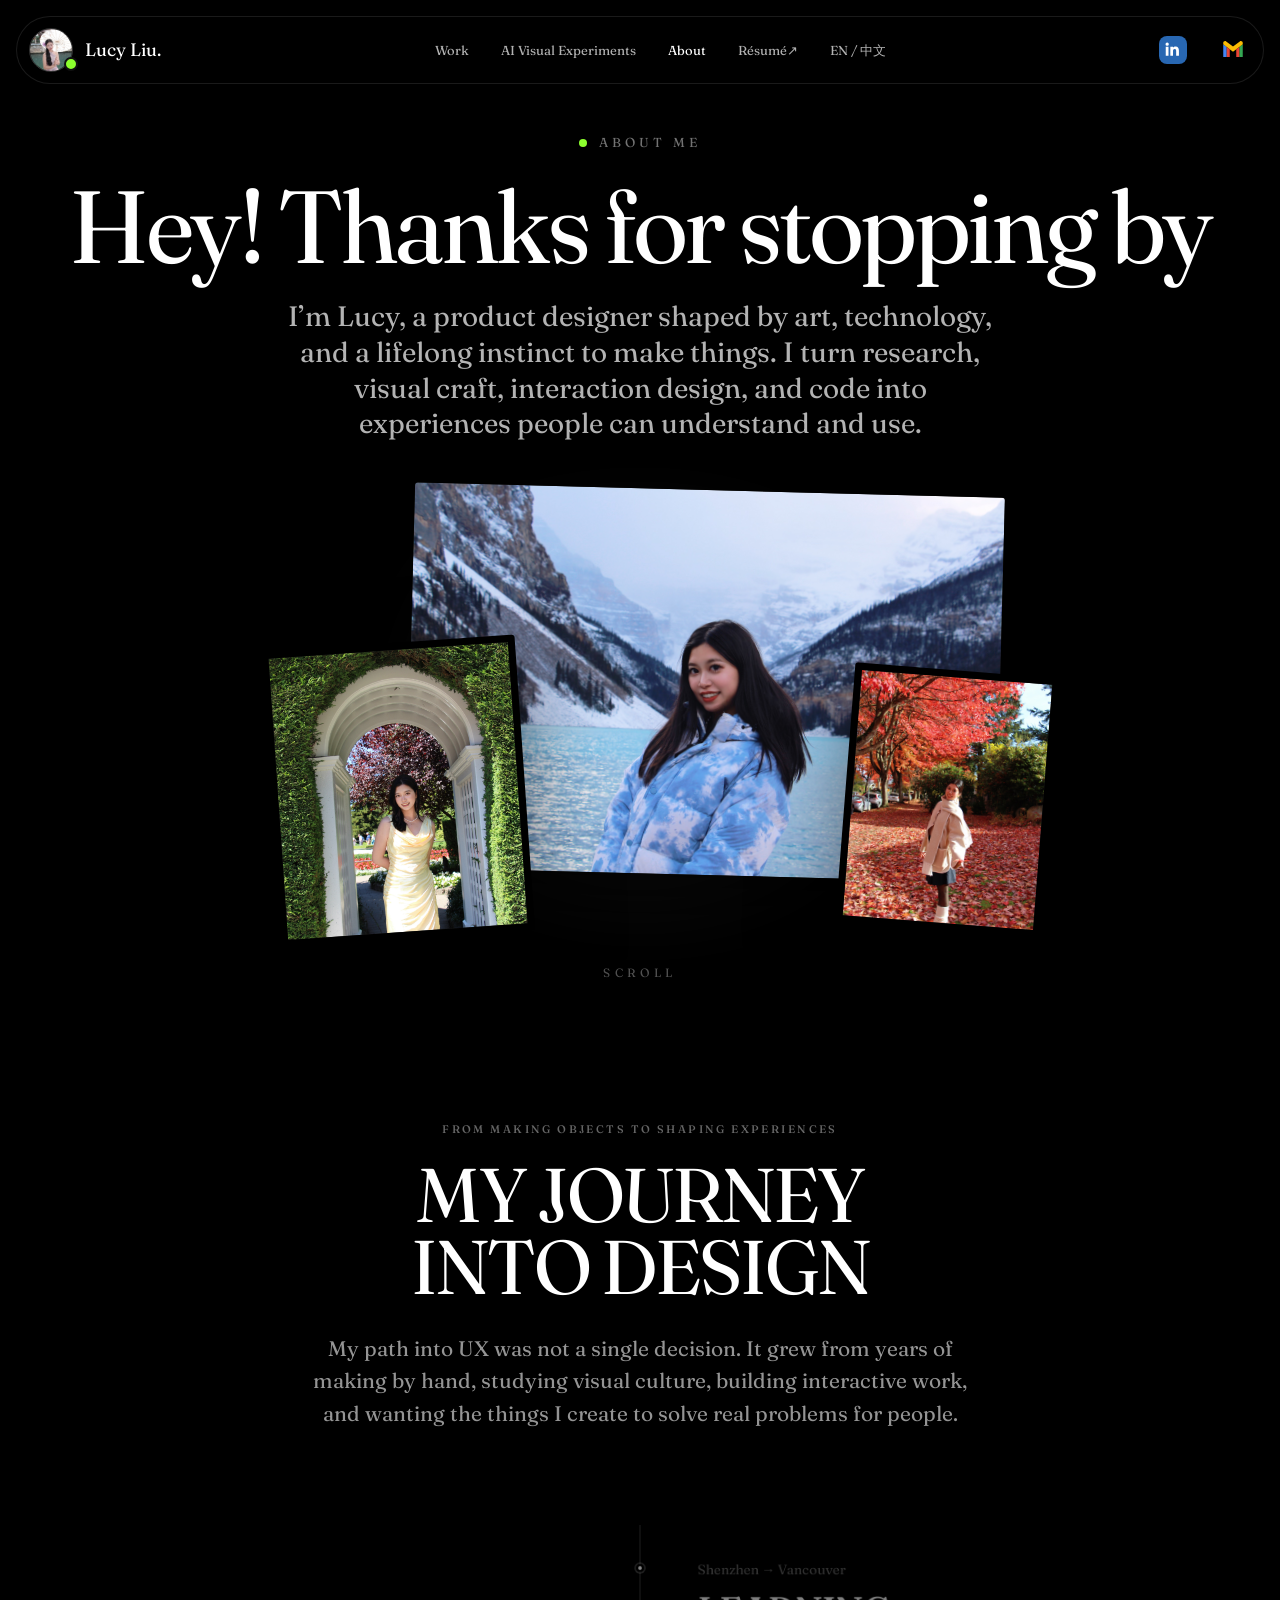
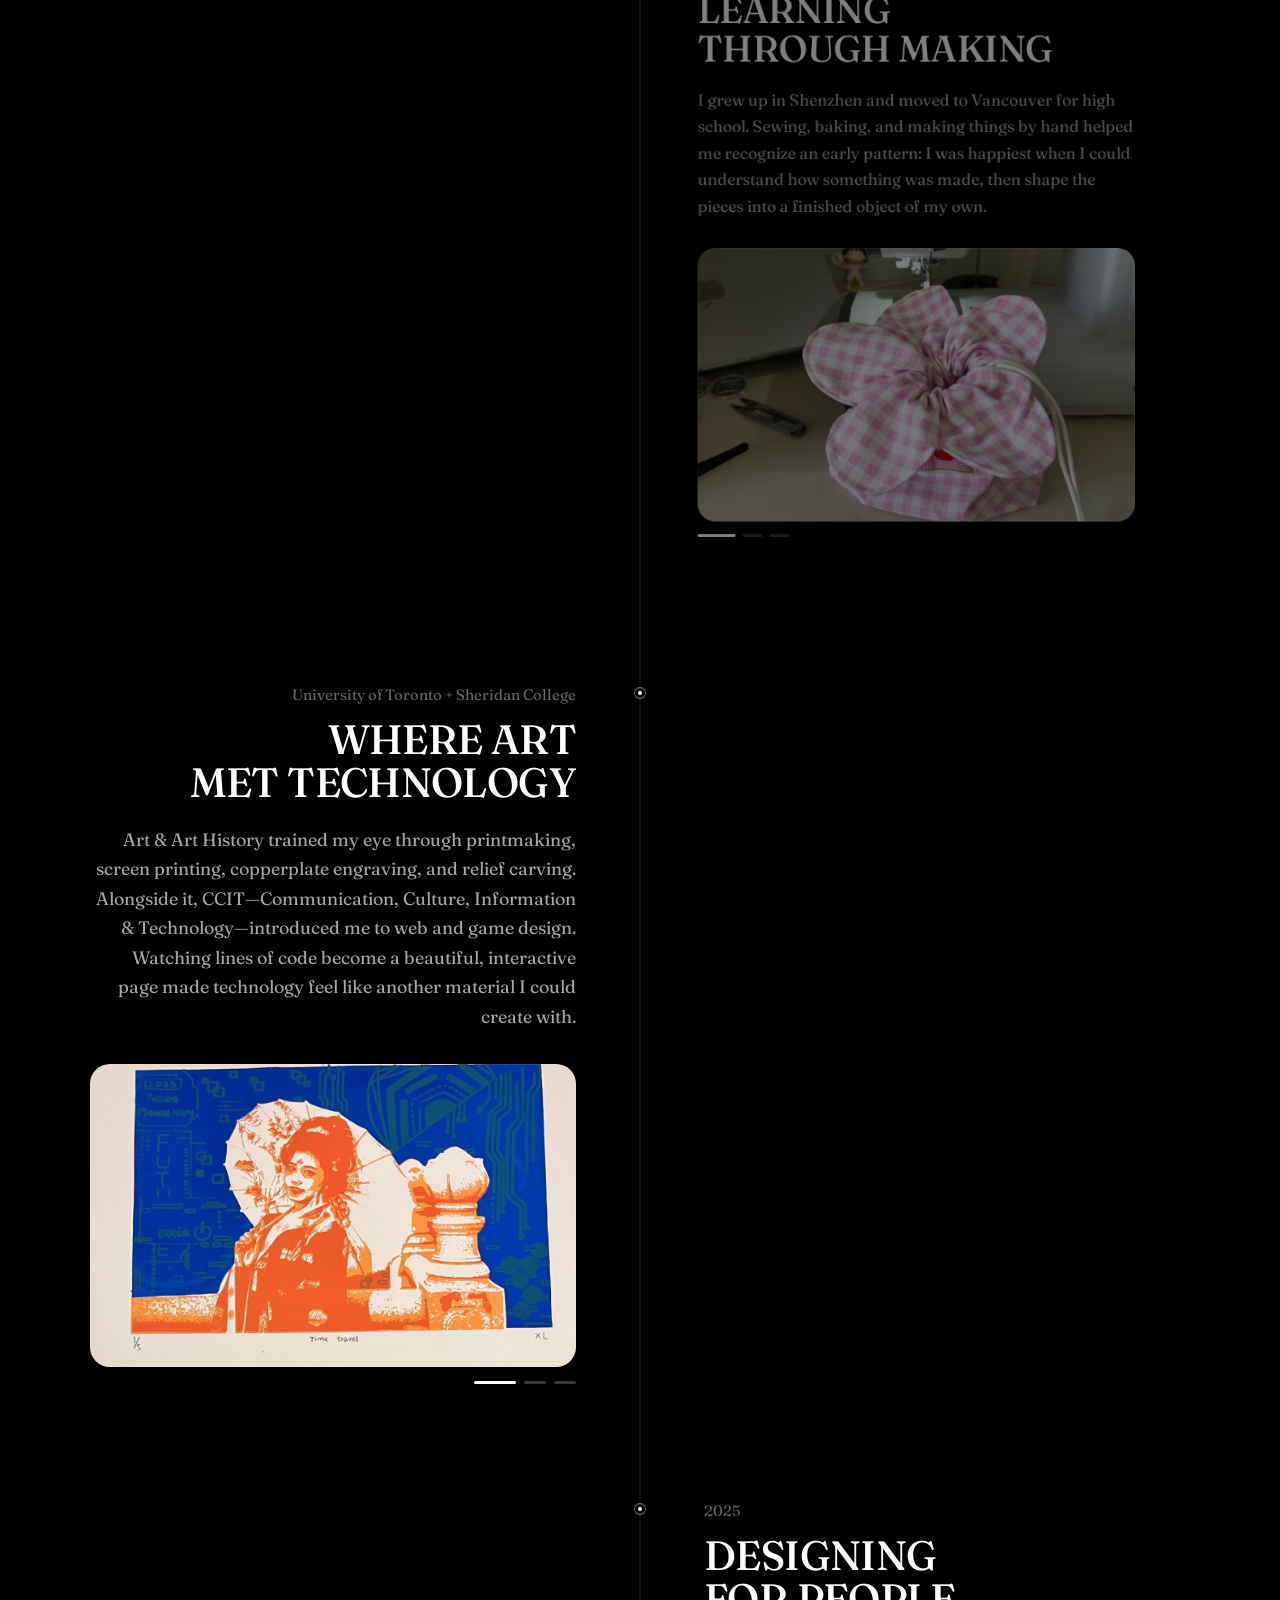
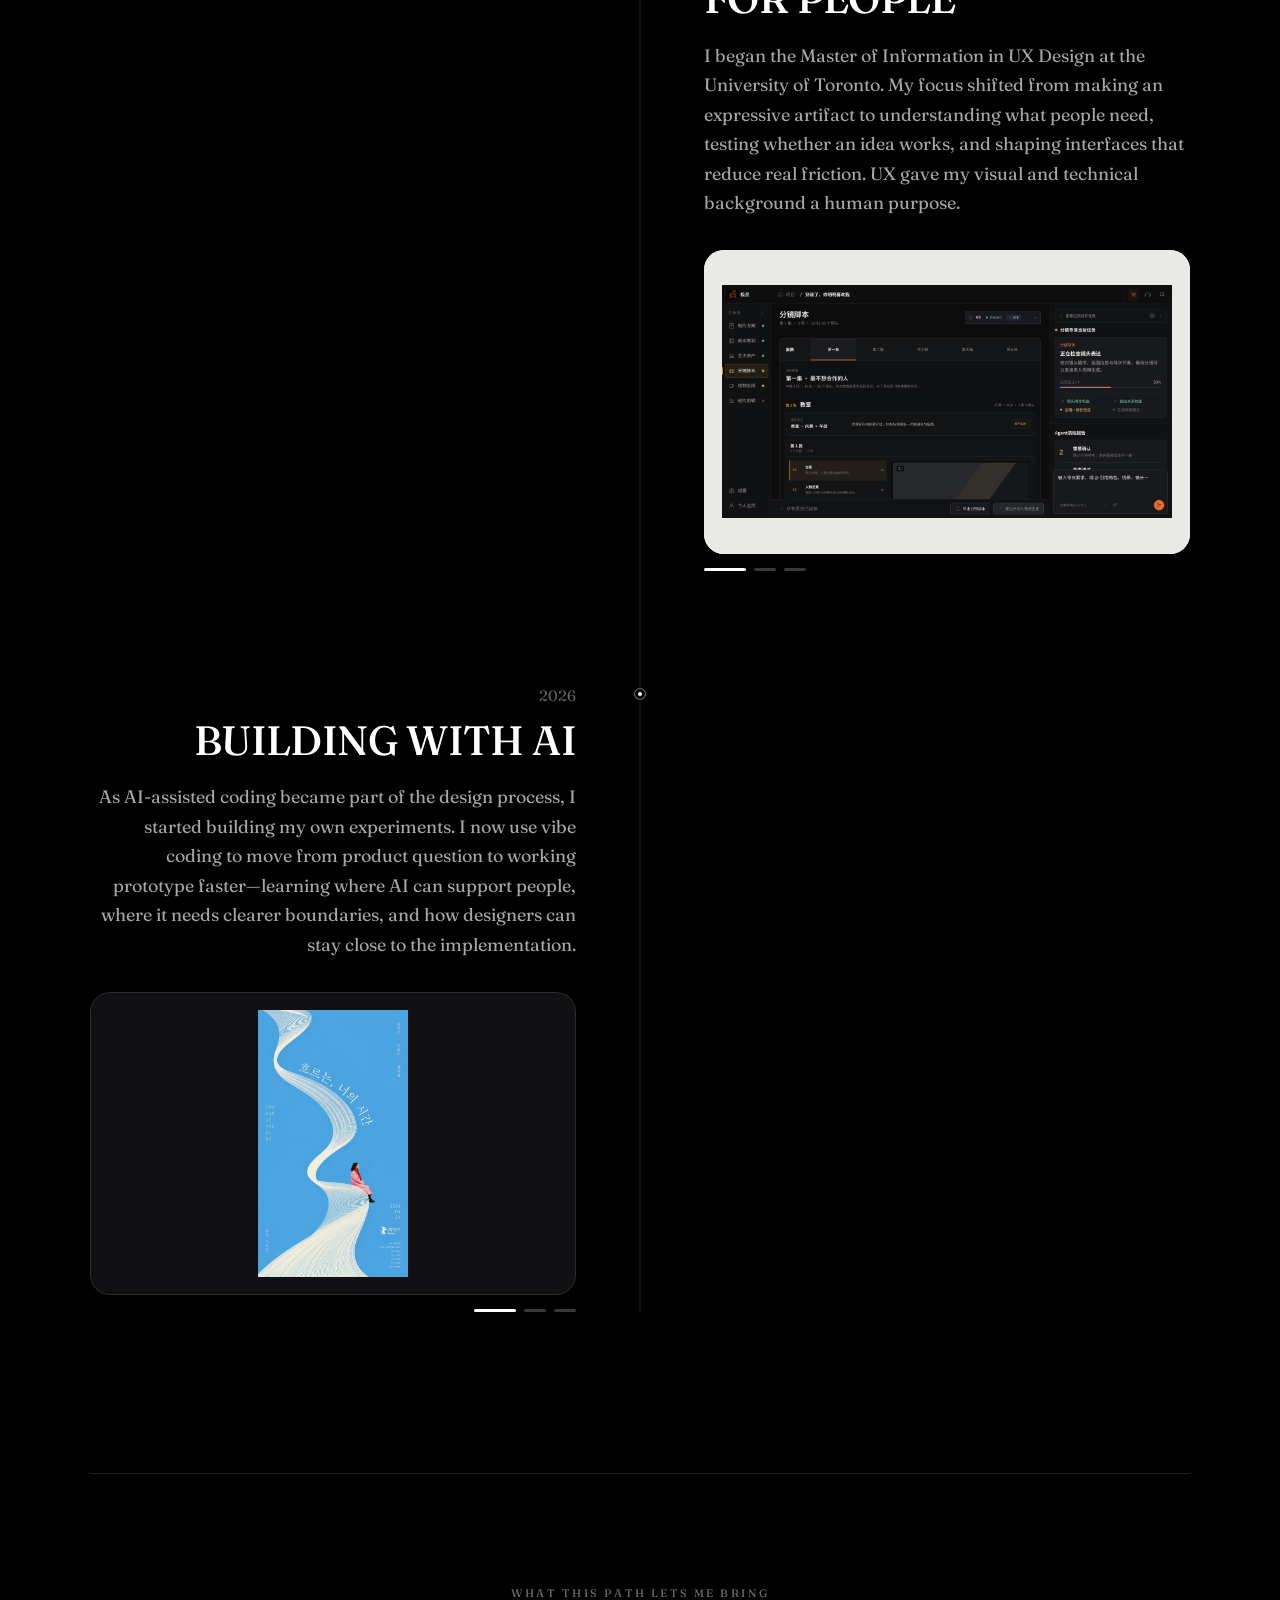
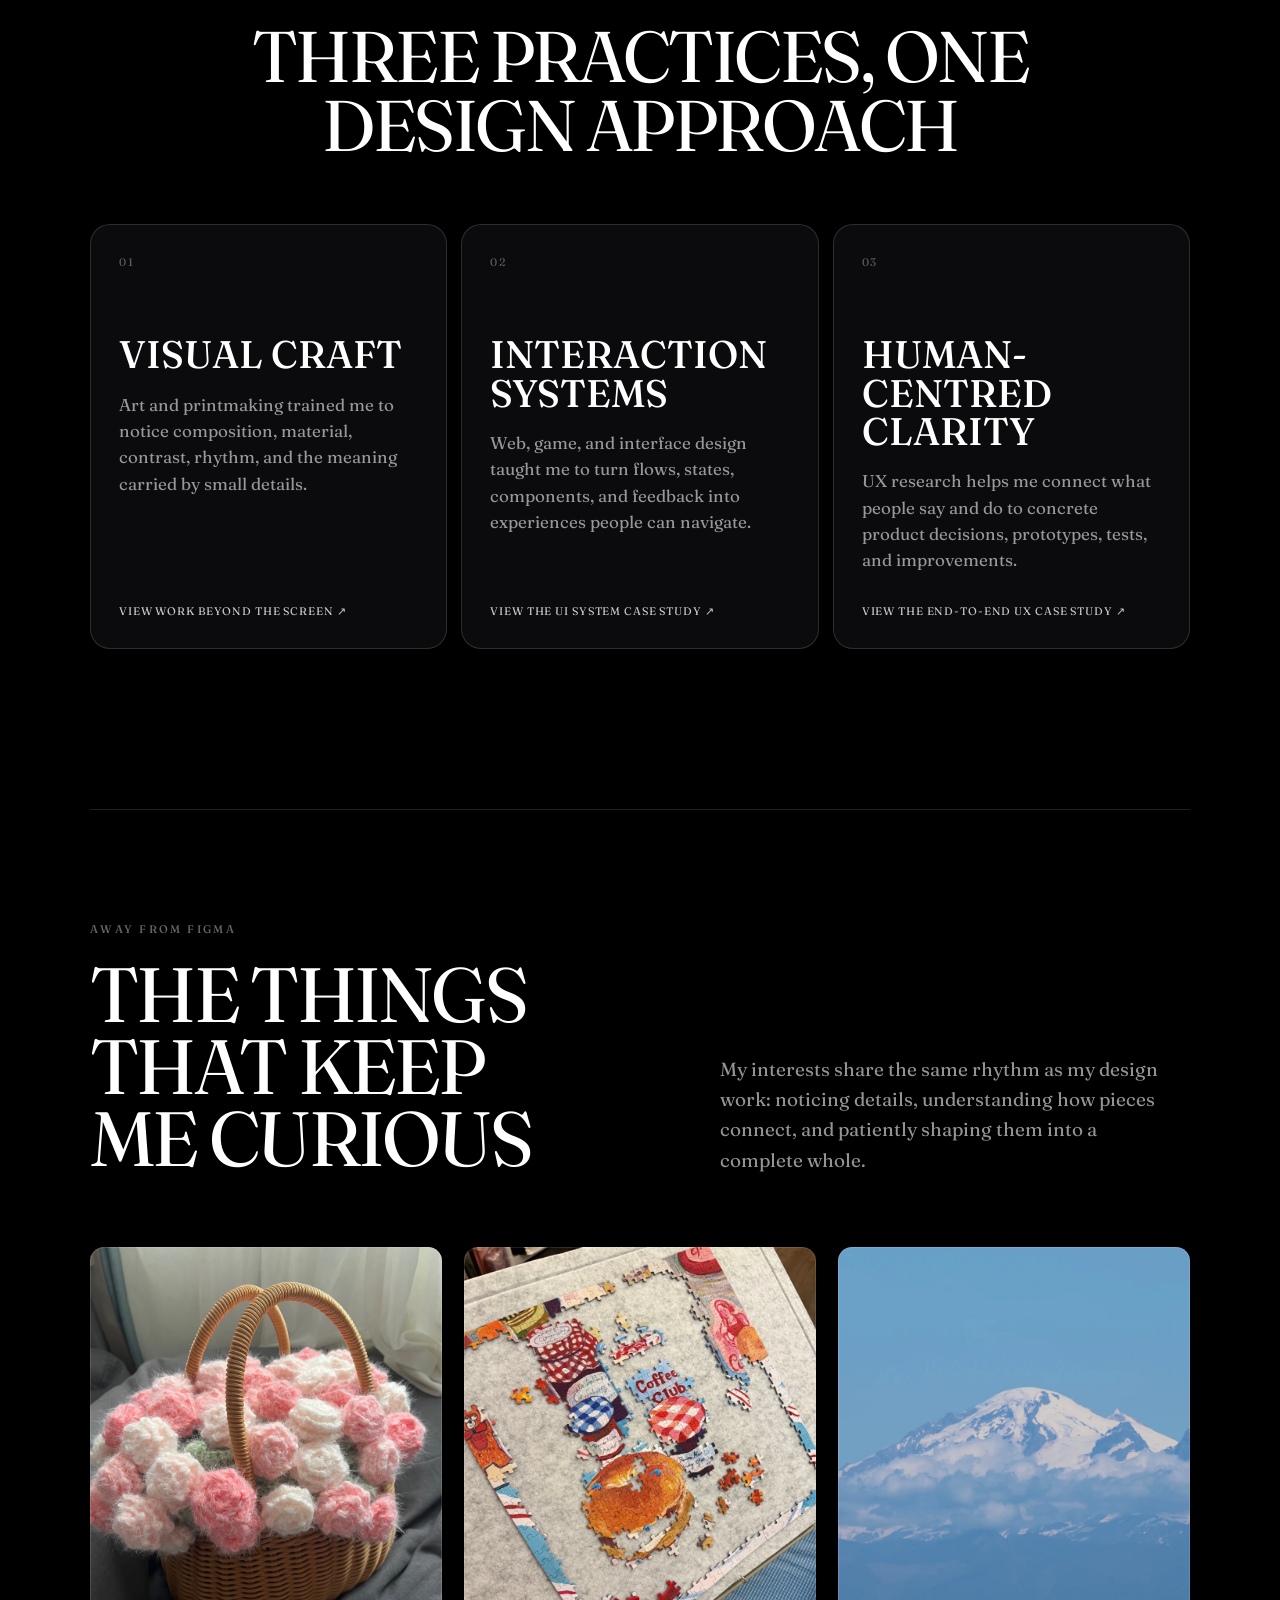
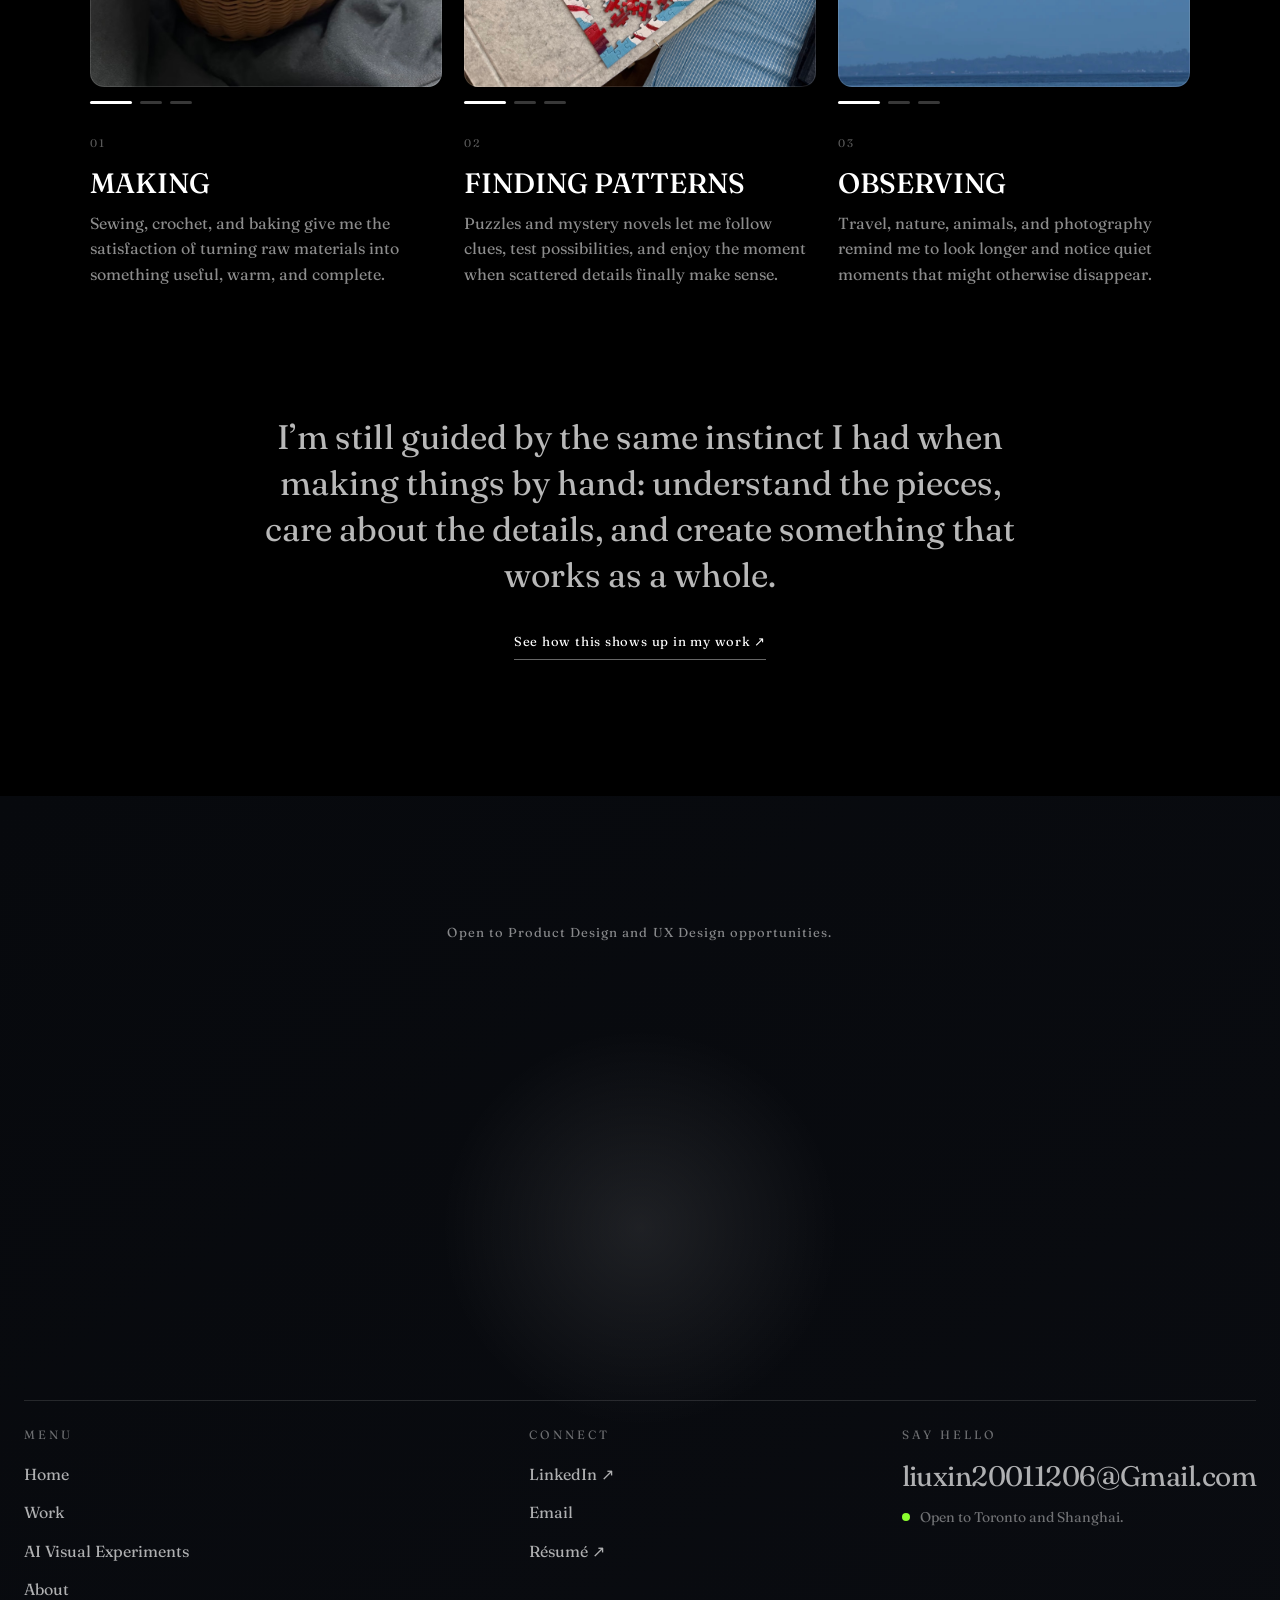
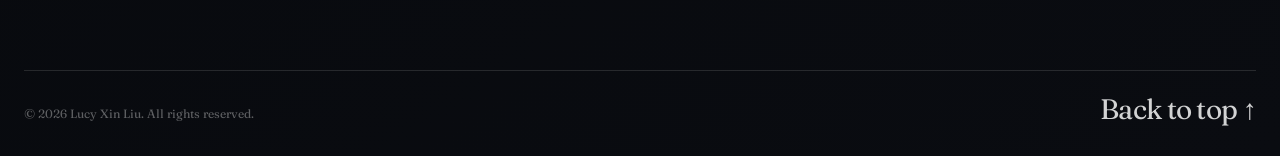
==== commit dc4c80c6: "Fix clean routes and case previews" ====
--- a/about.html
+++ b/about.html
@@ -114,6 +114,6 @@
 
       <section class="contact" id="contact" aria-labelledby="contact-title" data-contact><div class="contact__spotlight" data-contact-spotlight aria-hidden="true"></div><div class="contact__inner"><p class="contact-kicker">Open to Product Design and UX Design opportunities.</p><h2 id="contact-title" class="contact__title contact-cta" data-contact-cta><span class="cta-line"><span class="cta-word cta-word-left">Let’s</span></span><span class="cta-line"><span class="cta-word cta-word-right">Collaborate!</span></span></h2><footer class="footer footer-grid"><div class="footer__column footer-column"><p class="footer__label footer-label">Menu</p><ul><li><a href="index.html#top">Home</a></li><li><a href="index.html#work">Work</a></li><li><a href="index.html#playground">AI Visual Experiments</a></li><li><a href="#about-main">About</a></li></ul></div><div class="footer__column footer-column"><p class="footer__label footer-label">Connect</p><ul><li><a href="https://www.linkedin.com/in/xinliu2001" target="_blank" rel="noreferrer">LinkedIn ↗</a></li><li><a href="mailto:liuxin20011206@gmail.com">Email</a></li><li><a href="resume/Xin_Liu_Resume_Product_Design.pdf" target="_blank" rel="noreferrer">Résumé ↗</a></li></ul></div><div class="footer__column footer__hello footer-column"><p class="footer__label footer-label">Say hello</p><a class="footer-email" href="mailto:liuxin20011206@gmail.com">liuxin20011206@Gmail.com</a><p class="footer-location"><span class="section-status-dot" aria-hidden="true"></span>Open to Toronto and Shanghai.</p></div><div class="footer__bottom footer-meta"><p>© 2026 Lucy Xin Liu. All rights reserved.</p><a href="#about-main">Back to top <span aria-hidden="true">↑</span></a></div></footer></div></section>
     </main>
-    <script src="script.js?v=20260912-mobile-ai-i18n" defer></script>
+    <script src="script.js?v=20260913-routing-fix" defer></script>
   </body>
 </html>
